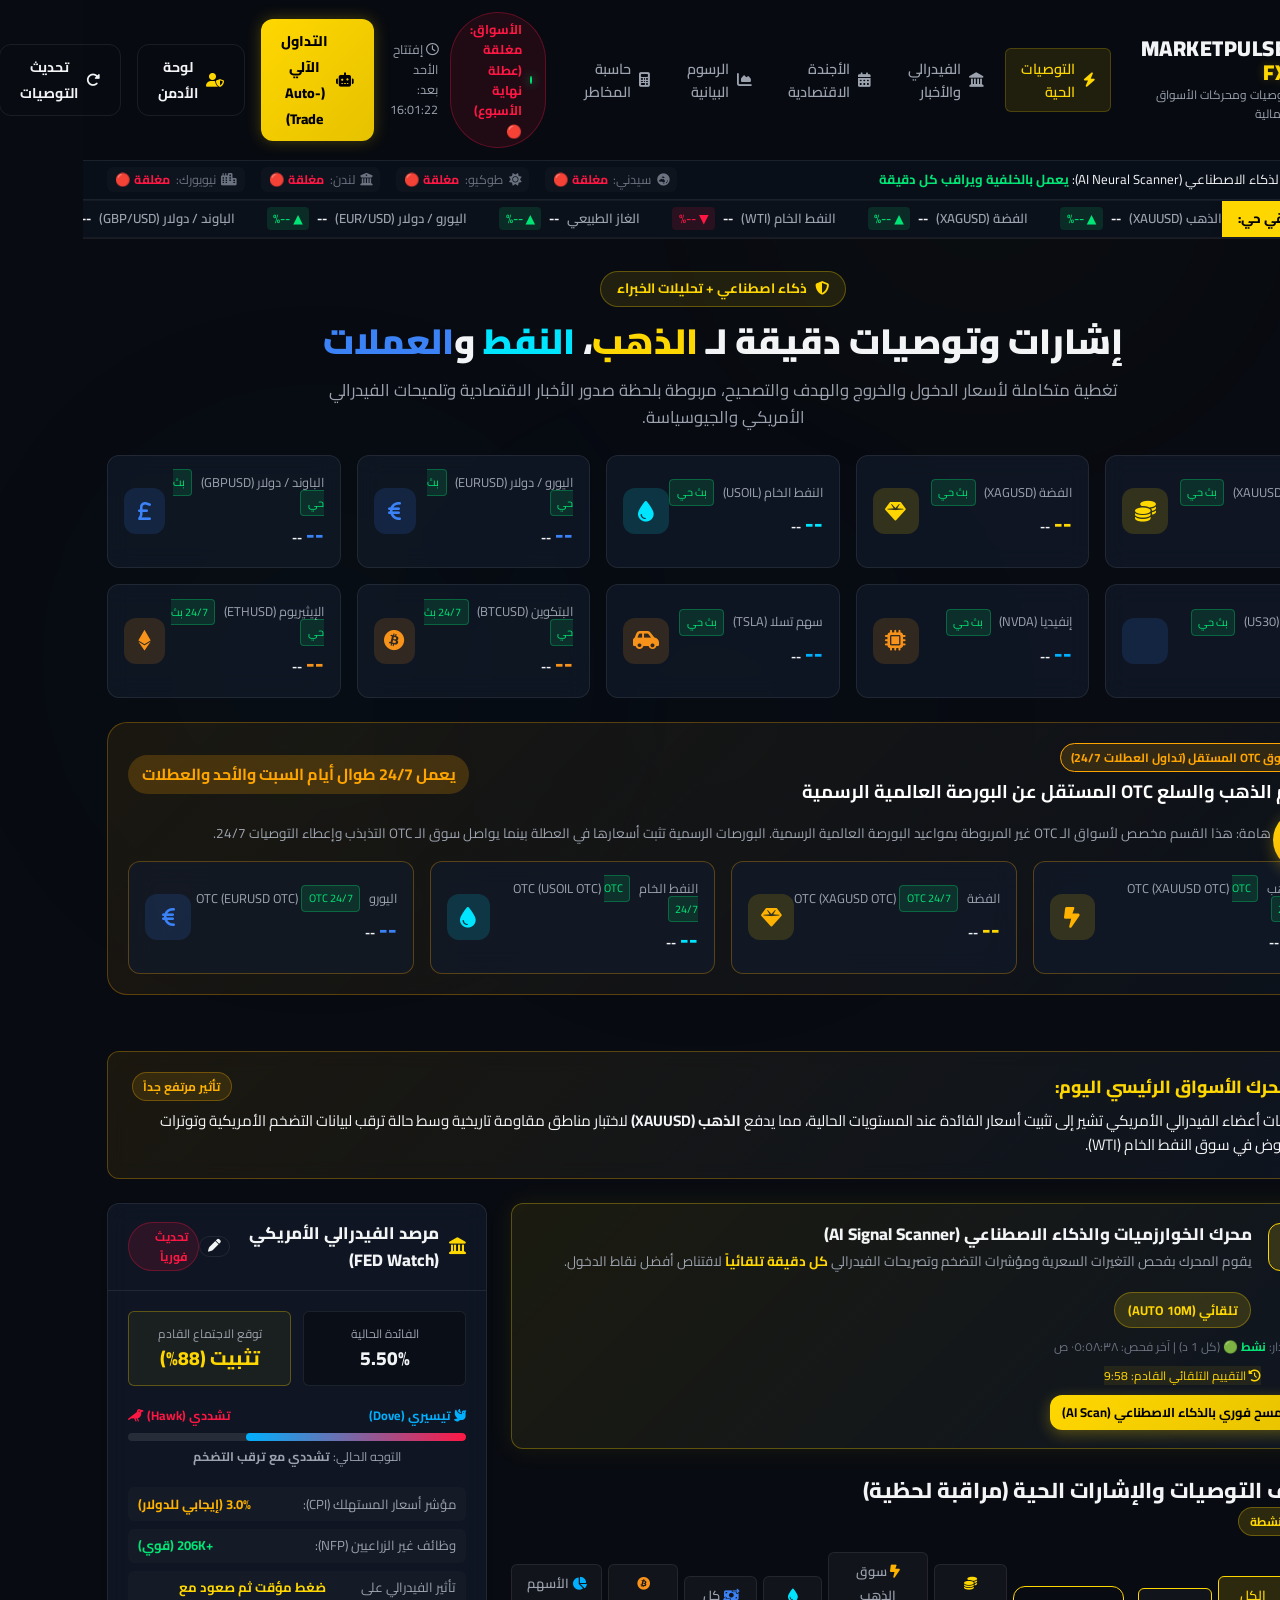
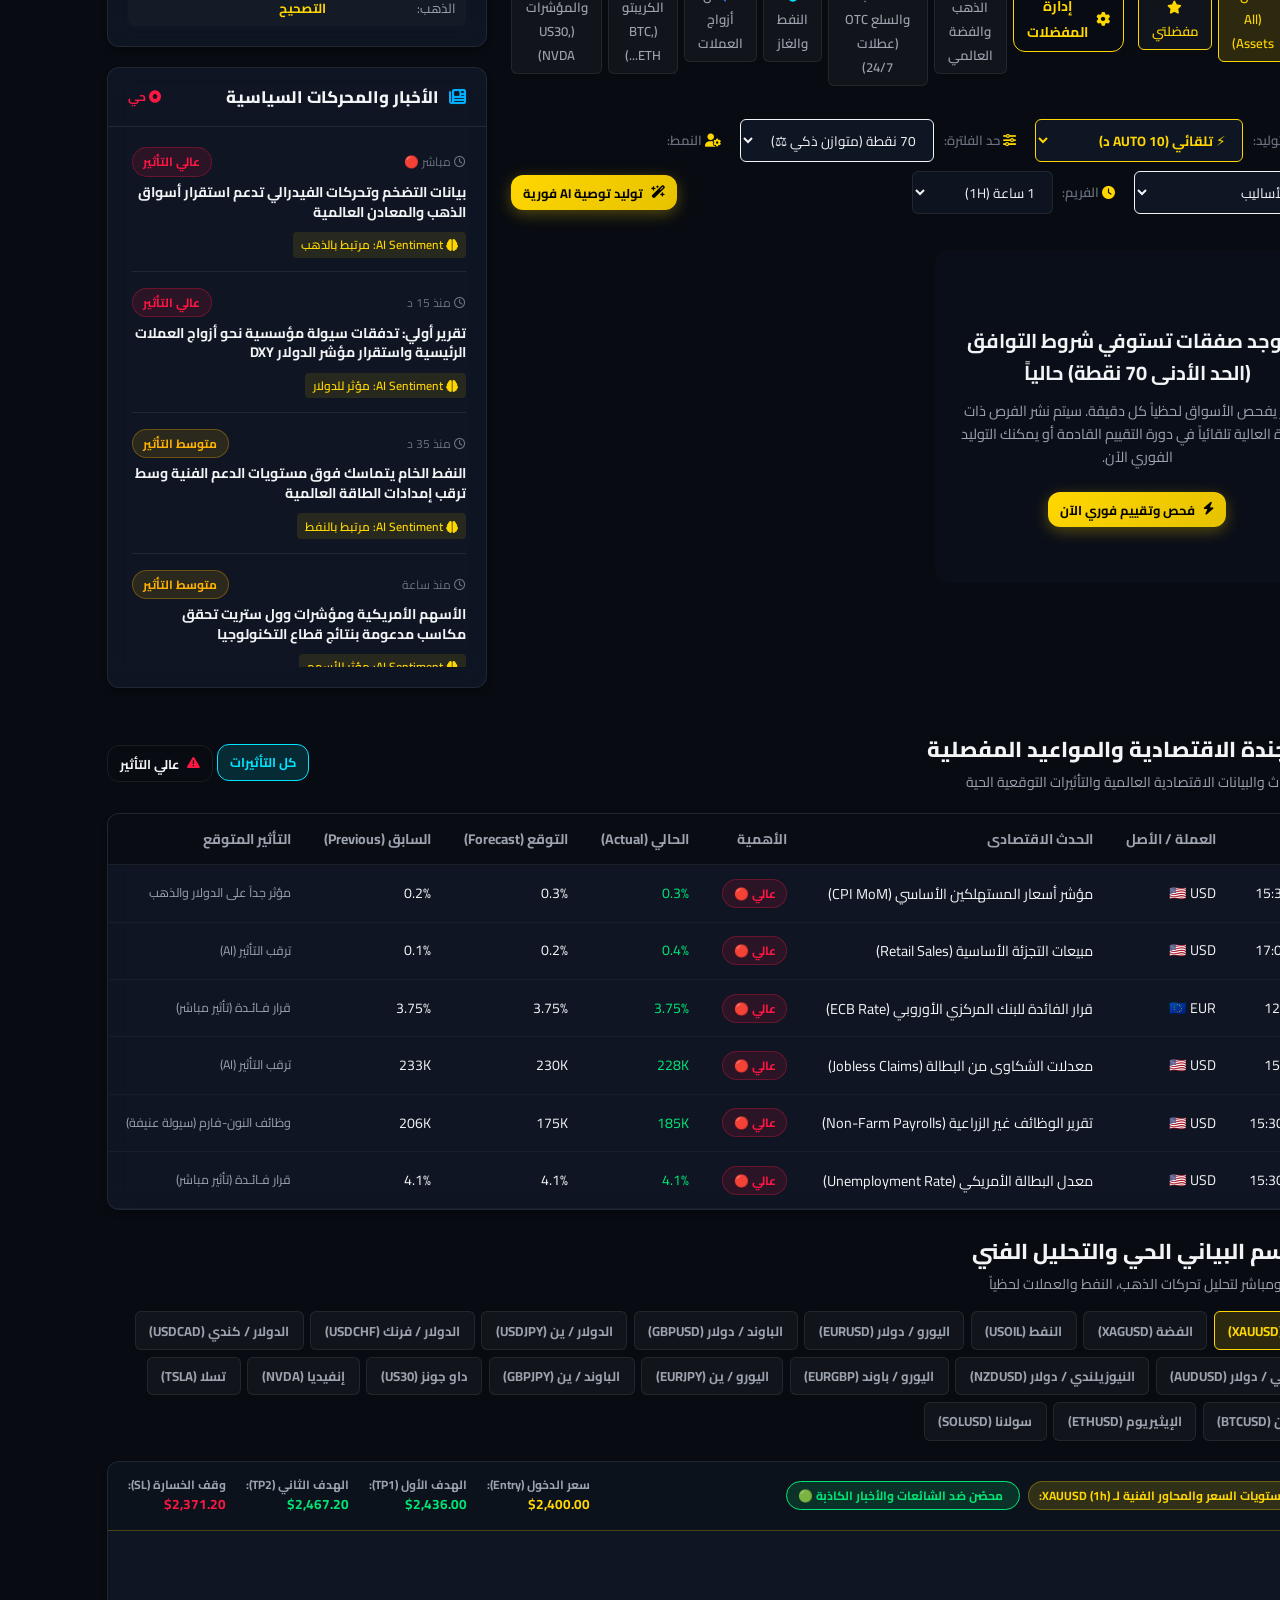
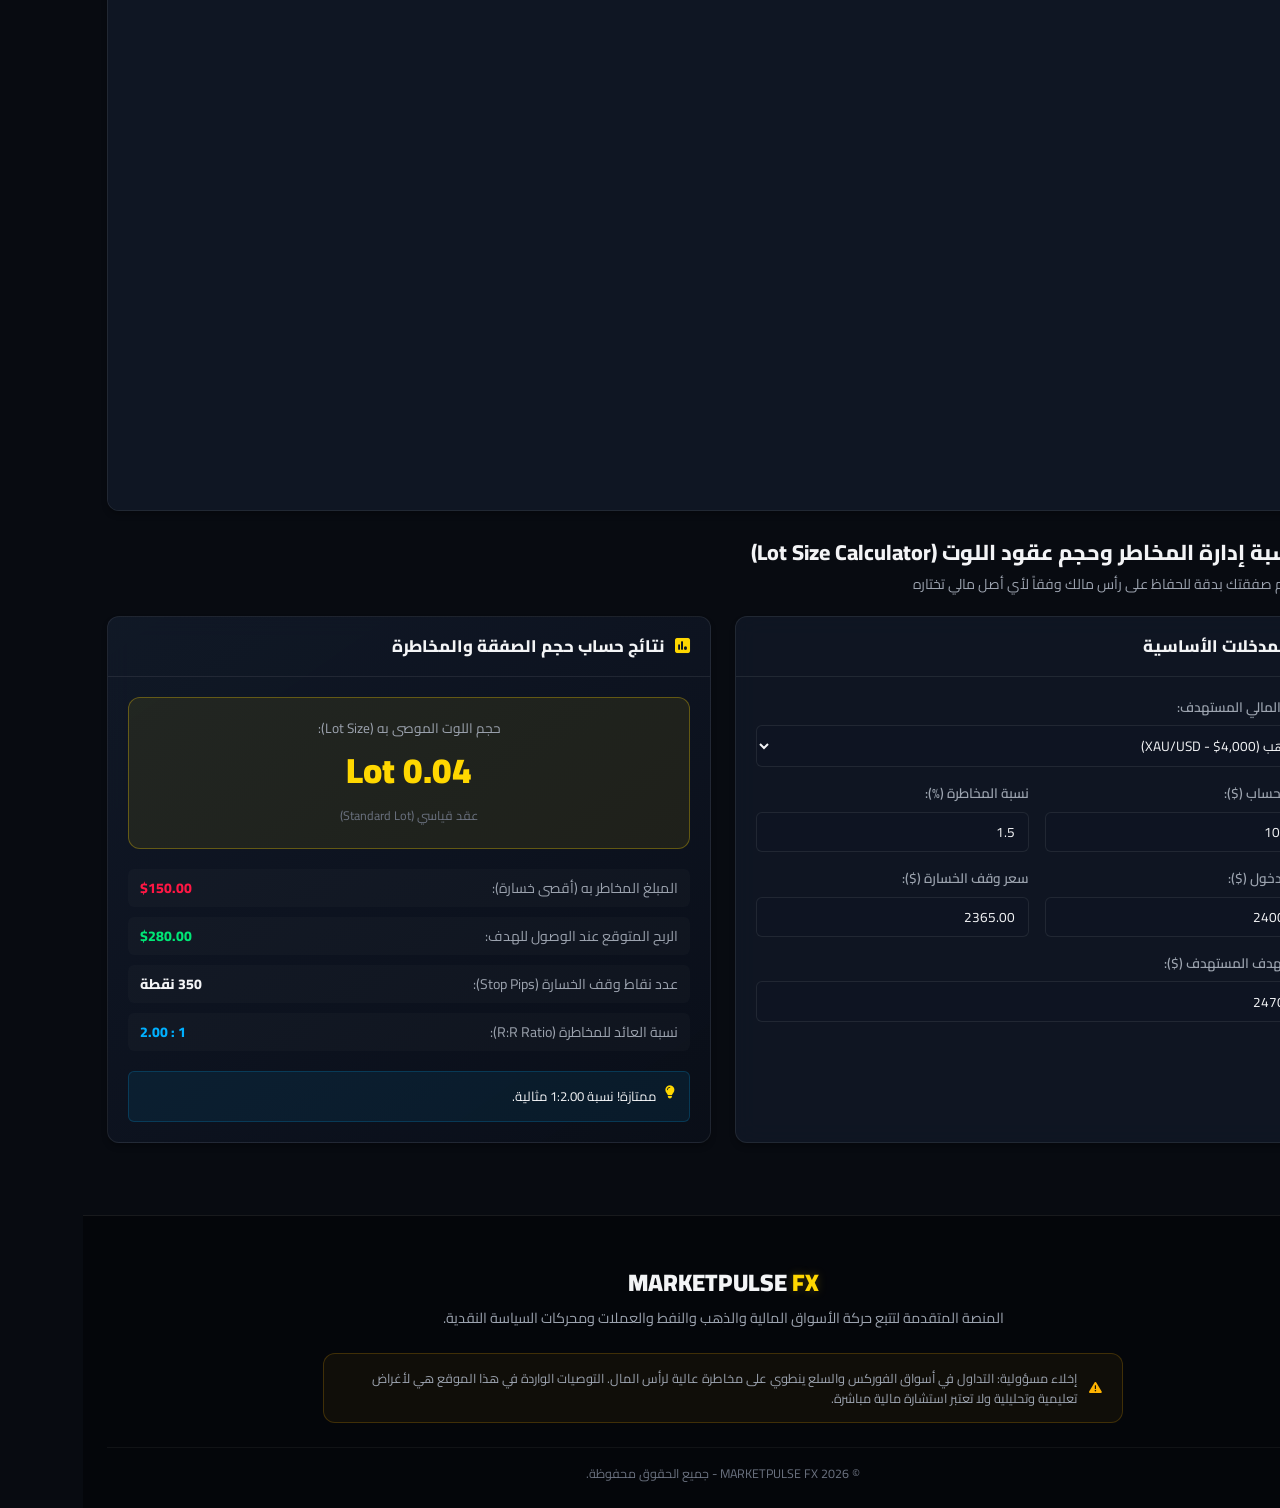
==== index.html @ 32dabed7 "Add selectable asset classes and markets filtering (Forex, Metals, Stocks, Crypto) to AutoTrade sett" ====
<!DOCTYPE html>
<html lang="ar" dir="rtl">

<head>
    <meta charset="UTF-8">
    <meta name="viewport" content="width=device-width, initial-scale=1.0">
    <title>ماركيت بلس FX | منصة تحليلات وتوصيات الذهب والنفط والعملات الفورية</title>
    <meta name="description"
        content="منصة متقدمة لتوصيات وإشارات تداول الذهب، النفط، والعملات الفورية، مربوطة بالتحليل الاقتصادي، قرارات الفيدرالي الأمريكي، وأخبار السياسة والأسواق المالية.">
    <link rel="icon" href="data:,">

    <!-- Google Fonts: Cairo & Readex Pro -->
    <link rel="preconnect" href="https://fonts.googleapis.com">
    <link rel="preconnect" href="https://fonts.gstatic.com" crossorigin>
    <link
        href="https://fonts.googleapis.com/css2?family=Cairo:wght@300;400;500;600;700;800;900&family=Readex+Pro:wght@300;400;500;600;700&display=swap"
        rel="stylesheet">

    <!-- FontAwesome 6 Icons -->
    <link rel="stylesheet" href="https://cdnjs.cloudflare.com/ajax/libs/font-awesome/6.5.1/css/all.min.css">

    <!-- Stylesheet -->
    <link rel="stylesheet" href="style.css?v=5">
    <!-- TradingView Core Script -->
    <script type="text/javascript" src="https://s3.tradingview.com/tv.js"></script>
</head>

<body>
    <!-- Background Animated Particles / Glows -->
    <div class="bg-glow bg-glow-1"></div>
    <div class="bg-glow bg-glow-2"></div>
    <div class="bg-glow bg-glow-3"></div>

    <!-- Header Navigation -->
    <header class="navbar">
        <div class="nav-container">
            <div class="brand">
                <div class="brand-logo">
                    <i class="fa-solid fa-chart-line"></i>
                </div>
                <div class="brand-text">
                    <h1>MARKETPULSE <span class="accent-gold">FX</span></h1>
                    <span class="brand-sub">توصيات ومحركات الأسواق المالية</span>
                </div>
            </div>

            <nav class="nav-links">
                <a href="#signals-section" class="nav-item active"><i class="fa-solid fa-bolt"></i> التوصيات الحية</a>
                <a href="#fed-section" class="nav-item"><i class="fa-solid fa-landmark"></i> الفيدرالي والأخبار</a>
                <a href="#calendar-section" class="nav-item"><i class="fa-solid fa-calendar-days"></i> الأجندة
                    الاقتصادية</a>
                <a href="#chart-section" class="nav-item"><i class="fa-solid fa-chart-area"></i> الرسوم البيانية</a>
                <a href="#calculator-section" class="nav-item"><i class="fa-solid fa-calculator"></i> حاسبة المخاطر</a>
            </nav>

            <div class="nav-actions">
                <div class="market-sessions-wrap" id="market-sessions-wrap">
                    <span class="session-badge active-session" id="current-session-badge">
                        <span class="pulse-dot"></span>
                        <span id="current-session-text">جلسة نيويورك & لندن: مفتوحة 🟢</span>
                    </span>
                    <span class="session-countdown" id="session-countdown"><i class="fa-regular fa-clock"></i> إغلاق
                        الجلسة: 04:22:15</span>
                </div>
                <button class="btn btn-gold" id="autotrade-panel-btn" style="box-shadow: 0 0 15px rgba(255,215,0,0.25); font-weight:800;">
                    <i class="fa-solid fa-robot fa-beat-fade"></i> <span id="autotrade-status-text">التداول الآلي (Auto-Trade)</span>
                </button>
                <button class="btn btn-outline" id="admin-panel-btn">
                    <i class="fa-solid fa-user-shield text-gold"></i> لوحة الأدمن
                </button>
                <button class="btn btn-outline" id="refresh-signals-btn">
                    <i class="fa-solid fa-rotate-right"></i> تحديث التوصيات
                </button>
            </div>
        </div>

        <!-- AI Engine & Sessions Status Strip -->
        <div class="ai-strip">
            <div class="ai-strip-container">
                <div class="ai-status-badge">
                    <i class="fa-solid fa-brain text-gold fa-beat"></i>
                    <span>محرك الذكاء الاصطناعي (AI Neural Scanner): <strong class="text-success">يعمل بالخلفية ويراقب
                            كل دقيقة</strong></span>
                </div>
                <div class="sessions-flags">
                    <span class="flag-item" id="flag-sydney"><i class="fa-solid fa-earth-oceania"></i> سيدني: <strong
                            class="text-muted">مغلقة</strong></span>
                    <span class="flag-item" id="flag-tokyo"><i class="fa-solid fa-sun"></i> طوكيو: <strong
                            class="text-muted">مغلقة</strong></span>
                    <span class="flag-item active" id="flag-london"><i class="fa-solid fa-building-columns"></i> لندن:
                        <strong class="text-success">مفتوحة 🟢</strong></span>
                    <span class="flag-item active" id="flag-ny"><i class="fa-solid fa-city"></i> نيويورك: <strong
                            class="text-success">مفتوحة 🟢</strong></span>
                </div>
            </div>
        </div>

        <!-- Live Price Ticker Strip -->
        <div class="ticker-wrapper">
            <div class="ticker-label"><i class="fa-solid fa-wave-square"></i> بث دقيقي حي:</div>
            <div class="ticker-track" id="ticker-track">
                <!-- Ticker items inserted via JS -->
            </div>
        </div>
    </header>

    <!-- Main Content Container -->
    <main class="main-layout">

        <!-- Hero Overview Section -->
        <section class="hero-section">
            <div class="hero-content">
                <div class="hero-tag"><i class="fa-solid fa-shield-halved"></i> ذكاء اصطناعي + تحليلات الخبراء</div>
                <h2 class="hero-title">إشارات وتوصيات دقيقة لـ <span class="highlight-gold">الذهب</span>، <span
                        class="highlight-oil">النفط</span> و<span class="highlight-forex">العملات</span></h2>
                <p class="hero-desc">تغطية متكاملة لأسعار الدخول والخروج والهدف والتصحيح، مربوطة بلحظة صدور الأخبار
                    الاقتصادية وتلميحات الفيدرالي الأمريكي والجيوسياسة.</p>
            </div>

            <!-- Quick Market Overview Stats Cards (Continuous Live Ticking) -->
            <div class="quick-stats-grid" id="quick-stats-grid">
                <div class="stat-card">
                    <div class="stat-info">
                        <span class="title">الذهب (XAUUSD) <span class="badge-live-mini"><span class="pulse-dot"></span>
                                بث حي</span></span>
                        <span class="price text-gold" id="stat-price-XAUUSD">--</span>
                        <span class="change text-muted" id="stat-change-XAUUSD">--</span>
                    </div>
                    <div class="stat-icon gold-bg"><i class="fa-solid fa-coins"></i></div>
                </div>

                <div class="stat-card">
                    <div class="stat-info">
                        <span class="title">الفضة (XAGUSD) <span class="badge-live-mini"><span class="pulse-dot"></span>
                                بث حي</span></span>
                        <span class="price text-gold" id="stat-price-XAGUSD">--</span>
                        <span class="change text-muted" id="stat-change-XAGUSD">--</span>
                    </div>
                    <div class="stat-icon gold-bg"><i class="fa-solid fa-gem"></i></div>
                </div>

                <div class="stat-card">
                    <div class="stat-info">
                        <span class="title">النفط الخام (USOIL) <span class="badge-live-mini"><span
                                    class="pulse-dot"></span> بث حي</span></span>
                        <span class="price text-oil" id="stat-price-USOIL">--</span>
                        <span class="change text-muted" id="stat-change-USOIL">--</span>
                    </div>
                    <div class="stat-icon oil-bg">
                        <div class="fa-solid fa-droplet"></div>
                    </div>
                </div>

                <div class="stat-card">
                    <div class="stat-info">
                        <span class="title">اليورو / دولار (EURUSD) <span class="badge-live-mini"><span
                                    class="pulse-dot"></span> بث حي</span></span>
                        <span class="price text-forex" id="stat-price-EURUSD">--</span>
                        <span class="change text-muted" id="stat-change-EURUSD">--</span>
                    </div>
                    <div class="stat-icon forex-bg"><i class="fa-solid fa-euro-sign"></i></div>
                </div>

                <div class="stat-card">
                    <div class="stat-info">
                        <span class="title">الباوند / دولار (GBPUSD) <span class="badge-live-mini"><span
                                    class="pulse-dot"></span> بث حي</span></span>
                        <span class="price text-forex" id="stat-price-GBPUSD">--</span>
                        <span class="change text-muted" id="stat-change-GBPUSD">--</span>
                    </div>
                    <div class="stat-icon forex-bg"><i class="fa-solid fa-sterling-sign"></i></div>
                </div>

                <div class="stat-card">
                    <div class="stat-info">
                        <span class="title">داو جونز (US30) <span class="badge-live-mini"><span
                                    class="pulse-dot"></span> بث حي</span></span>
                        <span class="price text-info" id="stat-price-US30">--</span>
                        <span class="change text-muted" id="stat-change-US30">--</span>
                    </div>
                    <div class="stat-icon forex-bg"><i class="fa-solid fa-chart-line-up"></i></div>
                </div>

                <div class="stat-card">
                    <div class="stat-info">
                        <span class="title">إنفيديا (NVDA) <span class="badge-live-mini"><span class="pulse-dot"></span>
                                بث حي</span></span>
                        <span class="price text-info" id="stat-price-NVDA">--</span>
                        <span class="change text-muted" id="stat-change-NVDA">--</span>
                    </div>
                    <div class="stat-icon btc-bg"><i class="fa-solid fa-microchip"></i></div>
                </div>

                <div class="stat-card">
                    <div class="stat-info">
                        <span class="title">سهم تسلا (TSLA) <span class="badge-live-mini"><span
                                    class="pulse-dot"></span> بث حي</span></span>
                        <span class="price text-info" id="stat-price-TSLA">--</span>
                        <span class="change text-muted" id="stat-change-TSLA">--</span>
                    </div>
                    <div class="stat-icon btc-bg"><i class="fa-solid fa-car-side"></i></div>
                </div>

                <div class="stat-card">
                    <div class="stat-info">
                        <span class="title">البتكوين (BTCUSD) <span class="badge-live-mini"><span
                                    class="pulse-dot"></span> 24/7 بث حي</span></span>
                        <span class="price text-crypto" id="stat-price-BTCUSD">--</span>
                        <span class="change text-muted" id="stat-change-BTCUSD">--</span>
                    </div>
                    <div class="stat-icon btc-bg"><i class="fa-brands fa-bitcoin"></i></div>
                </div>

                <div class="stat-card">
                    <div class="stat-info">
                        <span class="title">الإيثيريوم (ETHUSD) <span class="badge-live-mini"><span
                                    class="pulse-dot"></span> 24/7 بث حي</span></span>
                        <span class="price text-crypto" id="stat-price-ETHUSD">--</span>
                        <span class="change text-muted" id="stat-change-ETHUSD">--</span>
                    </div>
                    <div class="stat-icon btc-bg"><i class="fa-brands fa-ethereum"></i></div>
                </div>
            </div>
            <!-- Standalone Dedicated OTC Market Section (24/7 Weekend Trading) -->
            <section class="otc-market-banner" id="otc-market-section"
                style="background: linear-gradient(135deg, rgba(255,165,0,0.08), rgba(12,18,28,0.95)); border: 1px solid rgba(255,165,0,0.3); border-radius: var(--radius-lg); padding: 1.25rem; margin-bottom: 2rem;">
                <div
                    style="display:flex; align-items:center; justify-content:space-between; flex-wrap:wrap; gap:1rem; margin-bottom:1rem;">
                    <div>
                        <span class="badge badge-warning"
                            style="background:rgba(255,165,0,0.15); color:#ffa500; border:1px solid #ffa500;">
                            <i class="fa-solid fa-bolt-lightning"></i> سوق OTC المستقل (تداول العطلات 24/7)
                        </span>
                        <h3 style="font-size:1.15rem; margin-top:0.35rem; color:#fff;">قسم الذهب والسلع OTC المستقل عن
                            البورصة العالمية الرسمية</h3>
                    </div>
                    <span class="badge-mini-glow"
                        style="background:rgba(255,165,0,0.2); color:#ffa500; padding:0.4rem 0.85rem; border-radius:50px; font-weight:700;">
                        <span class="pulse-dot" style="background:#ffa500;"></span> يعمل 24/7 طوال أيام السبت والأحد
                        والعطلات
                    </span>
                </div>
                <p style="font-size:0.85rem; color:var(--text-secondary); margin-bottom:1rem;">
                    ملاحظة هامة: هذا القسم مخصص لأسواق الـ OTC غير المربوطة بمواعيد البورصة العالمية الرسمية. البورصات
                    الرسمية تثبت أسعارها في العطلة بينما يواصل سوق الـ OTC التذبذب وإعطاء التوصيات 24/7.
                </p>

                <div class="quick-stats-grid">
                    <div class="stat-card" style="border-color: rgba(255,165,0,0.3);">
                        <div class="stat-info">
                            <span class="title">الذهب OTC (XAUUSD OTC) <span class="badge-live-mini"><span
                                        class="pulse-dot"></span> OTC 24/7</span></span>
                            <span class="price text-gold" id="stat-price-XAUUSD_OTC">--</span>
                            <span class="change text-muted" id="stat-change-XAUUSD_OTC">--</span>
                        </div>
                        <div class="stat-icon gold-bg"><i class="fa-solid fa-bolt-lightning text-warning"></i></div>
                    </div>

                    <div class="stat-card" style="border-color: rgba(255,165,0,0.3);">
                        <div class="stat-info">
                            <span class="title">الفضة OTC (XAGUSD OTC) <span class="badge-live-mini"><span
                                        class="pulse-dot"></span> OTC 24/7</span></span>
                            <span class="price text-gold" id="stat-price-XAGUSD_OTC">--</span>
                            <span class="change text-muted" id="stat-change-XAGUSD_OTC">--</span>
                        </div>
                        <div class="stat-icon gold-bg"><i class="fa-solid fa-gem text-warning"></i></div>
                    </div>

                    <div class="stat-card" style="border-color: rgba(255,165,0,0.3);">
                        <div class="stat-info">
                            <span class="title">النفط الخام OTC (USOIL OTC) <span class="badge-live-mini"><span
                                        class="pulse-dot"></span> OTC 24/7</span></span>
                            <span class="price text-oil" id="stat-price-USOIL_OTC">--</span>
                            <span class="change text-muted" id="stat-change-USOIL_OTC">--</span>
                        </div>
                        <div class="stat-icon oil-bg"><i class="fa-solid fa-droplet text-oil"></i></div>
                    </div>

                    <div class="stat-card" style="border-color: rgba(255,165,0,0.3);">
                        <div class="stat-info">
                            <span class="title">اليورو OTC (EURUSD OTC) <span class="badge-live-mini"><span
                                        class="pulse-dot"></span> OTC 24/7</span></span>
                            <span class="price text-forex" id="stat-price-EURUSD_OTC">--</span>
                            <span class="change text-muted" id="stat-change-EURUSD_OTC">--</span>
                        </div>
                        <div class="stat-icon forex-bg"><i class="fa-solid fa-euro-sign text-forex"></i></div>
                    </div>
                </div>
            </section>

            <!-- Market Movers Summary / Why is market moving -->
            <section class="market-mover-banner" id="market-mover-banner">
                <div class="mover-header">
                    <div class="mover-title">
                        <i class="fa-solid fa-fire-flame-curved icon-fire"></i>
                        <span>محرك الأسواق الرئيسي اليوم:</span>
                    </div>
                    <span class="badge badge-warning" id="mover-impact-tag">تأثير مرتفع جداً</span>
                </div>
                <p class="mover-body" id="mover-body">
                    تصريحات أعضاء الفيدرالي الأمريكي تشير إلى تثبيت أسعار الفائدة عند المستويات الحالية، مما يدفع
                    <strong>الذهب (XAUUSD)</strong> لاختبار مناطق مقاومة تاريخية وسط حالة ترقب لبيانات التضخم الأمريكية
                    وتوترات المعروض في سوق النفط الخام (WTI).
                </p>
            </section>

            <!-- Main Workspace Grid (Signals + Sidebar News & Fed) -->
            <div class="workspace-grid">

                <!-- Left Main Column: Live Signals & Controls -->
                <div class="workspace-main" id="signals-section">

                    <!-- AI Deep Scanner Action Banner -->
                    <div class="ai-scanner-card">
                        <div class="scanner-info">
                            <div class="scanner-icon">
                                <i class="fa-solid fa-microchip text-gold fa-beat"></i>
                            </div>
                            <div class="scanner-text">
                                <h4>محرك الخوارزميات والذكاء الاصطناعي (AI Signal Scanner)</h4>
                                <p>يقوم المحرك بفحص التغيرات السعرية ومؤشرات التضخم وتصريحات الفيدرالي <strong
                                        class="text-gold">كل دقيقة تلقائياً</strong> لاقتناص أفضل نقاط الدخول.</p>
                            </div>
                        </div>
                        <div class="scanner-actions" style="display:flex; gap:0.6rem; align-items:center; flex-wrap:wrap;">
                            <span class="badge badge-gold" id="scanner-mode-badge" style="font-size:0.8rem; padding:0.4rem 0.8rem;">تلقائي (AUTO 10M)</span>
                            <span class="scan-time-tag" id="last-scan-time"><i class="fa-solid fa-satellite-dish text-success fa-beat-fade"></i> الرادار: <strong class="text-success">نشط 🟢</strong> (كل 1 د)</span>
                            <span class="scan-time-tag" id="next-eval-time" style="background:rgba(255,215,0,0.08); border-color:var(--gold); color:var(--gold);"><i class="fa-solid fa-clock-rotate-left"></i> التقييم القادم: 10:00</span>
                            <button class="btn btn-gold btn-sm" id="trigger-ai-scan-btn">
                                <i class="fa-solid fa-bolt"></i> فحص وتقييم فوري
                            </button>
                        </div>
                    </div>

                    <div class="section-header">
                        <div class="section-title-wrap">
                            <h3><i class="fa-solid fa-bolt text-gold"></i> غرف التوصيات والإشارات الحية (مراقبة لحظية)
                            </h3>
                            <span class="badge badge-gold" id="active-signals-count">0 صفقة نشطة</span>
                        </div>

                        <!-- Category & Timeframe & Trader Style Filters -->
                        <div class="filters-bar">
                            <div class="filter-group">
                                <span class="filter-label"><i class="fa-solid fa-layer-group"></i> التصنيف
                                    الشامل:</span>
                                <button class="filter-btn active" data-asset="all">الكل (All Assets)</button>
                                <button class="filter-btn" data-asset="favorites" style="border-color:var(--gold); color:var(--gold);"><i class="fa-solid fa-star text-gold"></i> مفضلتي</button>
                                <button class="btn btn-outline" id="manage-fav-btn" style="padding:0.4rem 0.8rem; border-color:var(--gold); color:var(--gold); margin-right:0.5rem;"><i class="fa-solid fa-gear"></i> إدارة المفضلات</button>
                                <button class="filter-btn" data-asset="gold"><i class="fa-solid fa-coins text-gold"></i>
                                    الذهب والفضة العالمي</button>
                                <button class="filter-btn" data-asset="otc"><i
                                        class="fa-solid fa-bolt-lightning text-warning"></i> سوق الذهب والسلع OTC (عطلات
                                    24/7)</button>
                                <button class="filter-btn" data-asset="oil"><i class="fa-solid fa-droplet text-oil"></i>
                                    النفط والغاز</button>
                                <button class="filter-btn" data-asset="forex"><i
                                        class="fa-solid fa-money-bill-transfer text-forex"></i> كل أزواج
                                    العملات</button>
                                <button class="filter-btn" data-asset="crypto"><i class="fa-brands fa-bitcoin text-crypto"></i> الكريبتو (BTC, ETH...)</button>
                                <button class="filter-btn" data-asset="stocks"><i
                                        class="fa-solid fa-chart-pie text-info"></i> الأسهم والمؤشرات (US30,
                                    NVDA)</button>
                            </div>

                            <div class="filter-group" style="margin-top:0.6rem; display:flex; flex-wrap:wrap; gap:0.6rem; align-items:center;">
                                <span class="filter-label"><i class="fa-solid fa-robot text-gold"></i> نظام التوليد:</span>
                                <select class="custom-select" id="signal-mode-select"
                                    style="min-width:180px; background:var(--bg-dark-secondary); color:var(--gold); border-color:var(--gold); font-weight:bold;">
                                    <option value="auto" selected>⚡ تلقائي (AUTO 10 د)</option>
                                    <option value="manual">✋ يدوي (MANUAL بالطلب)</option>
                                </select>

                                <span class="filter-label" style="margin-right:0.6rem;"><i class="fa-solid fa-sliders text-gold"></i> حد الفلترة:</span>
                                <select class="custom-select" id="min-score-select"
                                    style="min-width:160px; background:var(--bg-dark-secondary); color:var(--text-primary); border-color:var(--border-color);">
                                    <option value="65">65 نقطة (فرص متزايدة)</option>
                                    <option value="68">68 نقطة (متوازن مرن)</option>
                                    <option value="70" selected>70 نقطة (متوازن ذكي ⚖️)</option>
                                    <option value="72">72 نقطة (عالي الجودة)</option>
                                    <option value="75">75 نقطة (نخبوي قناص)</option>
                                </select>

                                <span class="filter-label" style="margin-right:0.6rem;"><i class="fa-solid fa-user-gear text-gold"></i> النمط:</span>
                                <select class="custom-select" id="trader-type-select"
                                    style="min-width:170px; background:var(--bg-dark-secondary); color:var(--text-primary); border-color:var(--border-color);">
                                    <option value="all" selected>جميع الأساليب</option>
                                    <option value="daytrade">⚡ تداول يومي (Daytrade)</option>
                                    <option value="scalping">🚀 سكالبينج (Scalping 15M)</option>
                                    <option value="swing">📈 سوينغ (Swing Daily)</option>
                                    <option value="hedger">🛡️ تحوط (Macro Hedger)</option>
                                </select>
                                
                                <span class="filter-label" style="margin-right:0.6rem;"><i class="fa-solid fa-clock text-gold"></i> الفريم:</span>
                                <select class="custom-select" id="timeframe-select" style="min-width:140px;">
                                    <option value="15m">15 دقيقة (15M)</option>
                                    <option value="30m">30 دقيقة (30M)</option>
                                    <option value="1H" selected>1 ساعة (1H)</option>
                                    <option value="4H">4 ساعات (4H)</option>
                                    <option value="1D">يومي (1D)</option>
                                </select>

                                <button class="btn btn-gold btn-sm" id="generate-ai-signal-btn" style="margin-right:auto;">
                                    <i class="fa-solid fa-wand-magic-sparkles"></i> توليد توصيات فورية الآن
                                </button>
                            </div>
                        </div>
                    </div>

                    <!-- Signals Cards Grid -->
                    <div class="signals-grid" id="signals-grid">
                        <!-- Signals populated by JS -->
                    </div>
                </div>

                <!-- Right Sidebar: Fed Monitor & AI News Impact Feed -->
                <aside class="workspace-sidebar" id="fed-section">

                    <!-- Federal Reserve Watch Widget -->
                    <div class="card sidebar-card fed-card">
                        <div class="card-header">
                            <h4><i class="fa-solid fa-landmark text-gold"></i> مرصد الفيدرالي الأمريكي (FED Watch)</h4> <button id="fed-edit-btn" class="btn btn-outline" style="padding:0.2rem 0.5rem; font-size:0.8rem; margin-right:auto;"><i class="fa-solid fa-pen"></i></button>
                            <span class="badge badge-live">تحديث فورياً</span>
                        </div>
                        <div class="card-body">
                            <div class="fed-rate-display">
                                <div class="rate-box">
                                    <span class="rate-label">الفائدة الحالية</span>
                                    <span class="rate-val" id="fed-rate-val">5.50%</span>
                                </div>
                                <div class="rate-box highlight">
                                    <span class="rate-label">توقع الاجتماع القادم</span>
                                    <span class="rate-val text-gold" id="fed-exp-val">تثبيت (88%)</span>
                                </div>
                            </div>

                            <div class="fed-bias-meter">
                                <div class="meter-labels">
                                    <span class="label-dove"><i class="fa-solid fa-dove"></i> تيسيري (Dove)</span>
                                    <span class="label-hawk">تشددي (Hawk) <i class="fa-solid fa-crow"></i></span>
                                </div>
                                <div class="meter-bar-track">
                                    <div class="meter-bar-fill" style="width: 65%;"></div>
                                </div>
                                <div class="meter-status">التوجه الحالي: <strong>تشددي مع ترقب التضخم</strong></div>
                            </div>

                            <div class="fed-stats-list">
                                <div class="fed-stat-item">
                                    <span class="stat-name">مؤشر أسعار المستهلك (CPI):</span>
                                    <span class="stat-value text-warning" id="fed-cpi-val">3.0% (إيجابي للدولار)</span>
                                </div>
                                <div class="fed-stat-item">
                                    <span class="stat-name">وظائف غير الزراعيين (NFP):</span>
                                    <span class="stat-value text-success" id="fed-nfp-val">+206K (قوي)</span>
                                </div>
                                <div class="fed-stat-item">
                                    <span class="stat-name">تأثير الفيدرالي على الذهب:</span>
                                    <span class="stat-value text-gold">ضغط مؤقت ثم صعود مع التصحيح</span>
                                </div>
                            </div>
                        </div>
                    </div>

                    <!-- Geopolitical & Economic News Impact Feed -->
                    <div class="card sidebar-card news-card">
                        <div class="card-header">
                            <h4><i class="fa-solid fa-newspaper text-info"></i> الأخبار والمحركات السياسية</h4>
                            <span class="news-live-tag"><i class="fa-solid fa-circle-dot"></i> حي</span>
                        </div>
                        <div class="card-body">
                            <div class="news-list" id="news-list">
                                <!-- News Cards populated by JS -->
                            </div>
                        </div>
                    </div>

                </aside>
            </div>

            <!-- Economic Calendar Section -->
            <section class="section-block" id="calendar-section">
                <div class="section-header">
                    <div class="section-title-wrap">
                        <h3><i class="fa-solid fa-calendar-days text-info"></i> الأجندة الاقتصادية والمواعيد المفصلية
                        </h3>
                        <p class="section-subtitle">أهم الأحداث والبيانات الاقتصادية العالمية والتأثيرات التوقعية الحية
                        </p>
                    </div>
                    <div class="calendar-actions">
                        <button class="btn btn-sm btn-outline active" data-impact="all">كل التأثيرات</button>
                        <button class="btn btn-sm btn-outline" data-impact="high"><i
                                class="fa-solid fa-triangle-exclamation text-danger"></i> عالي التأثير</button>
                    </div>
                </div>

                <div class="card calendar-card">
                    <div class="table-responsive">
                        <table class="custom-table" id="calendar-table">
                            <thead>
                                <tr>
                                    <th>الوقت</th>
                                    <th>العملة / الأصل</th>
                                    <th>الحدث الاقتصادى</th>
                                    <th>الأهمية</th>
                                    <th>الحالي (Actual)</th>
                                    <th>التوقع (Forecast)</th>
                                    <th>السابق (Previous)</th>
                                    <th>التأثير المتوقع</th>
                                </tr>
                            </thead>
                            <tbody id="calendar-tbody">
                                <!-- Calendar rows loaded via JS -->
                            </tbody>
                        </table>
                    </div>
                </div>
            </section>

            <!-- Live TradingView Chart & Technical Analysis -->
            <section class="section-block" id="chart-section">
                <div class="section-header">
                    <div class="section-title-wrap">
                        <h3><i class="fa-solid fa-chart-area text-gold"></i> الرسم البياني الحي والتحليل الفني</h3>
                        <p class="section-subtitle">شارت حي ومباشر لتحليل تحركات الذهب، النفط والعملات لحظياً</p>
                    </div>

                    <div class="chart-switcher-btns" id="chart-switcher">
                        <button class="chart-btn active" data-symbol="OANDA:XAUUSD">الذهب (XAUUSD)</button>
                        <button class="chart-btn" data-symbol="TVC:SILVER">الفضة (XAGUSD)</button>
                        <button class="chart-btn" data-symbol="TVC:USOIL">النفط (USOIL)</button>
                        <button class="chart-btn" data-symbol="FX:EURUSD">اليورو / دولار (EURUSD)</button>
                        <button class="chart-btn" data-symbol="FX:GBPUSD">الباوند / دولار (GBPUSD)</button>
                        <button class="chart-btn" data-symbol="FX:USDJPY">الدولار / ين (USDJPY)</button>
                        <button class="chart-btn" data-symbol="FX:USDCHF">الدولار / فرنك (USDCHF)</button>
                        <button class="chart-btn" data-symbol="FX:USDCAD">الدولار / كندي (USDCAD)</button>
                        <button class="chart-btn" data-symbol="FX:AUDUSD">الأسترالي / دولار (AUDUSD)</button>
                        <button class="chart-btn" data-symbol="FX:NZDUSD">النيوزيلندي / دولار (NZDUSD)</button>
                        <button class="chart-btn" data-symbol="FX:EURGBP">اليورو / باوند (EURGBP)</button>
                        <button class="chart-btn" data-symbol="FX:EURJPY">اليورو / ين (EURJPY)</button>
                        <button class="chart-btn" data-symbol="FX:GBPJPY">الباوند / ين (GBPJPY)</button>
                        <button class="chart-btn" data-symbol="CAPITALCOM:US30">داو جونز (US30)</button>
                        <button class="chart-btn" data-symbol="NASDAQ:NVDA">إنفيديا (NVDA)</button>
                        <button class="chart-btn" data-symbol="NASDAQ:TSLA">تسلا (TSLA)</button>
                        <button class="chart-btn" data-symbol="BINANCE:BTCUSDT">البتكوين (BTCUSD)</button>
                        <button class="chart-btn" data-symbol="BINANCE:ETHUSDT">الإيثيريوم (ETHUSD)</button>
                        <button class="chart-btn" data-symbol="BINANCE:SOLUSDT">سولانا (SOLUSD)</button>
                    </div>
                </div>

                <div class="card chart-container-card">
                    <!-- Visual Interactive Chart Signal Levels & Anti-Fake-News Bar -->
                    <div class="chart-levels-overlay" id="chart-levels-overlay"
                        style="background: rgba(12,18,28,0.95); border-bottom: 1px solid rgba(255,215,0,0.25); padding: 0.85rem 1.25rem; display: flex; align-items: center; justify-content: space-between; flex-wrap: wrap; gap: 0.75rem;">
                        <div style="display:flex; align-items:center; gap:0.5rem;">
                            <span class="badge badge-gold" id="chart-overlay-asset-tag"><i
                                    class="fa-solid fa-crosshairs"></i> مستويات الذهب (XAUUSD) الحية:</span>
                            <span class="badge badge-mini-glow" id="fake-news-verify-badge"
                                style="background:rgba(0,230,118,0.15); color:var(--success); border:1px solid var(--success); font-size:0.75rem;">
                                <i class="fa-solid fa-shield-check"></i> محصّن ضد الشائعات والأخبار الكاذبة 🟢
                            </span>
                        </div>

                        <div
                            style="display:flex; align-items:center; flex-wrap:wrap; gap:1.25rem; font-size:0.85rem; font-weight:700;">
                            <div style="color:var(--gold);">
                                <span style="color:var(--text-secondary); font-size:0.75rem; display:block;">سعر الدخول
                                    (Entry):</span>
                                <span id="chart-level-entry">$4,000.00</span>
                            </div>
                            <div style="color:var(--success);">
                                <span style="color:var(--text-secondary); font-size:0.75rem; display:block;">الهدف الأول
                                    (TP1):</span>
                                <span id="chart-level-tp1">$4,035.00</span>
                            </div>
                            <div style="color:var(--success);">
                                <span style="color:var(--text-secondary); font-size:0.75rem; display:block;">الهدف
                                    الثاني (TP2):</span>
                                <span id="chart-level-tp2">$4,070.00</span>
                            </div>
                            <div style="color:var(--danger);">
                                <span style="color:var(--text-secondary); font-size:0.75rem; display:block;">وقف الخسارة
                                    (SL):</span>
                                <span id="chart-level-sl">$3,970.00</span>
                            </div>
                        </div>
                    </div>

                    <!-- TradingView Embed Container -->
                    <div id="tradingview_widget_container" class="tradingview-container"></div>
                </div>
            </section>

            <!-- Position Calculator & Risk Management -->
            <section class="section-block" id="calculator-section">
                <div class="section-header">
                    <div class="section-title-wrap">
                        <h3><i class="fa-solid fa-calculator text-success"></i> حاسبة إدارة المخاطر وحجم عقود اللوت (Lot
                            Size Calculator)</h3>
                        <p class="section-subtitle">احسب حجم صفقتك بدقة للحفاظ على رأس مالك وفقاً لأي أصل مالي تختاره
                        </p>
                    </div>
                </div>

                <div class="calculator-grid">
                    <!-- Calculator Inputs Form -->
                    <div class="card calc-form-card">
                        <div class="card-header">
                            <h4><i class="fa-solid fa-sliders"></i> المدخلات الأساسية</h4>
                        </div>
                        <div class="card-body">
                            <div class="form-group">
                                <label for="calc-asset">الأصل المالي المستهدف:</label>
                                <select id="calc-asset" class="custom-input">
                                    <option value="gold" selected>الذهب (XAU/USD - $4,000)</option>
                                    <option value="silver">الفضة (XAG/USD - $38.50)</option>
                                    <option value="oil">النفط الخام (WTI Crude)</option>
                                    <option value="forex">أزواج العملات (EURUSD, GBPUSD...)</option>
                                    <option value="stocks">الأسهم والمؤشرات (US30, NVDA, AAPL)</option>
                                    <option value="crypto">العملات الرقمية (BTC, ETH, SOL)</option>
                                </select>
                            </div>

                            <div class="form-row">
                                <div class="form-group">
                                    <label for="calc-balance">رصيد الحساب ($):</label>
                                    <input type="number" id="calc-balance" class="custom-input" value="10000"
                                        step="100">
                                </div>
                                <div class="form-group">
                                    <label for="calc-risk">نسبة المخاطرة (%):</label>
                                    <input type="number" id="calc-risk" class="custom-input" value="1.5" step="0.1"
                                        min="0.1" max="10">
                                </div>
                            </div>

                            <div class="form-row">
                                <div class="form-group">
                                    <label for="calc-entry">سعر الدخول ($):</label>
                                    <input type="number" id="calc-entry" class="custom-input" value="4015.50"
                                        step="0.1">
                                </div>
                                <div class="form-group">
                                    <label for="calc-stop">سعر وقف الخسارة ($):</label>
                                    <input type="number" id="calc-stop" class="custom-input" value="3985.50" step="0.1">
                                </div>
                            </div>

                            <div class="form-group">
                                <label for="calc-target">سعر الهدف المستهدف ($):</label>
                                <input type="number" id="calc-target" class="custom-input" value="4080.50" step="0.1">
                            </div>
                        </div>
                    </div>

                    <!-- Calculator Output Display -->
                    <div class="card calc-result-card">
                        <div class="card-header">
                            <h4><i class="fa-solid fa-square-poll-vertical text-gold"></i> نتائج حساب حجم الصفقة
                                والمخاطرة</h4>
                        </div>
                        <div class="card-body">
                            <div class="result-highlight-box">
                                <span class="res-title">حجم اللوت الموصى به (Lot Size):</span>
                                <span class="res-value text-gold" id="res-lot-size">0.10 Lot</span>
                                <span class="res-sub">عقد قياسي (Standard Lot)</span>
                            </div>

                            <div class="results-stats-list">
                                <div class="res-stat-row">
                                    <span class="label">المبلغ المخاطر به (أقصى خسارة):</span>
                                    <span class="val text-danger" id="res-risk-amount">$150.00</span>
                                </div>
                                <div class="res-stat-row">
                                    <span class="label">الربح المتوقع عند الوصول للهدف:</span>
                                    <span class="val text-success" id="res-profit-amount">$300.00</span>
                                </div>
                                <div class="res-stat-row">
                                    <span class="label">عدد نقاط وقف الخسارة (Stop Pips):</span>
                                    <span class="val" id="res-stop-pips">150 نقطة</span>
                                </div>
                                <div class="res-stat-row">
                                    <span class="label">نسبة العائد للمخاطرة (R:R Ratio):</span>
                                    <span class="val text-info" id="res-rr-ratio">1 : 2.00</span>
                                </div>
                            </div>

                            <div class="calc-advice-box">
                                <i class="fa-solid fa-lightbulb text-gold"></i>
                                <span id="calc-advice-text">إدارة مخاطر ممتازة! الصفقة تلتزم بنسبة عائد للمخاطرة تزيد عن
                                    1:2 وهي مناسبة للحفاظ على نمو المحفظة.</span>
                            </div>
                        </div>
                    </div>
                </div>
            </section>

    </main>

    <!-- Manage Favorites Modal -->
    <div class="modal-overlay" id="favorites-modal">
        <div class="modal-card" style="max-width: 600px;">
            <button class="modal-close" id="fav-modal-close-btn">&times;</button>
            <div class="modal-header" style="border-bottom: 1px solid rgba(255,215,0,0.2); padding-bottom: 1rem; margin-bottom: 1rem;">
                <h3 style="color:var(--gold); margin:0;"><i class="fa-solid fa-star"></i> إدارة المفضلات</h3>
                <p style="color:var(--text-muted); font-size:0.9rem; margin:0.5rem 0 0 0;">اختر الأسواق والعملات التي ترغب بمراقبتها وتوليد توصيات مخصصة لها.</p>
            </div>
            <div class="modal-body" style="max-height: 50vh; overflow-y: auto;">
                <div id="favorites-list-container" style="display: grid; grid-template-columns: repeat(auto-fill, minmax(150px, 1fr)); gap: 1rem;">
                    <!-- Checkboxes will be injected here via JS -->
                </div>
            </div>
            <div class="modal-footer" style="margin-top: 1.5rem; display: flex; justify-content: flex-end; gap: 1rem;">
                <button class="btn btn-outline" id="fav-modal-dismiss-btn">إلغاء</button>
                <button class="btn btn-primary" id="fav-modal-save-btn">حفظ المفضلات</button>
            </div>
        </div>
    </div>

    <!-- FED Watch Edit Modal -->
    <div class="modal-overlay" id="fed-modal">
        <div class="modal-card" style="max-width: 400px;">
            <button class="modal-close" id="fed-modal-close-btn">&times;</button>
            <div class="modal-header" style="border-bottom: 1px solid rgba(255,215,0,0.2); padding-bottom: 1rem; margin-bottom: 1rem;">
                <h3 style="color:var(--gold); margin:0;"><i class="fa-solid fa-landmark"></i> تحديث مرصد الفيدرالي</h3>
            </div>
            <div class="modal-body" style="display: flex; flex-direction: column; gap: 1rem;">
                <div>
                    <label>الفائدة الحالية</label>
                    <input type="text" id="fed-edit-rate" class="calc-input" value="5.50%">
                </div>
                <div>
                    <label>توقع الاجتماع القادم</label>
                    <input type="text" id="fed-edit-exp" class="calc-input" value="تثبيت (88%)">
                </div>
                <div>
                    <label>التضخم (CPI)</label>
                    <input type="text" id="fed-edit-cpi" class="calc-input" value="3.0% (إيجابي للدولار)">
                </div>
                <div>
                    <label>الوظائف (NFP)</label>
                    <input type="text" id="fed-edit-nfp" class="calc-input" value="+206K (قوي)">
                </div>
            </div>
            <div class="modal-footer" style="margin-top: 1.5rem; display: flex; justify-content: flex-end; gap: 1rem;">
                <button class="btn btn-primary" id="fed-modal-save-btn" style="width: 100%;">حفظ التحديثات</button>
            </div>
        </div>
    </div>

    <!-- Signal Details Modal -->
    <div class="modal-overlay" id="signal-modal">
        <div class="modal-card">
            <button class="modal-close" id="modal-close-btn">&times;</button>
            <div class="modal-header">
                <div class="modal-title-wrap">
                    <div style="display:flex; align-items:center; gap:0.5rem;">
                        <span class="badge modal-asset-badge" id="modal-asset-badge">XAU/USD</span>
                        <span class="badge badge-gold" id="modal-ai-accuracy-badge"><i class="fa-solid fa-brain"></i>
                            دقة الذكاء الاصطناعي: 97.4%</span>
                    </div>
                    <h3 id="modal-signal-title" style="margin-top:0.4rem;">شراء الذهب (XAU/USD) - صفقة يومية</h3>
                </div>
                <span class="modal-status-tag" id="modal-status-tag">نشطة</span>
            </div>
            <div class="modal-body">
                <!-- Mini TV Chart for the Signal Details -->
                <div id="modal-tradingview-chart" style="height: 300px; width: 100%; border-radius: 8px; margin-bottom: 1rem; overflow:hidden;"></div>
                <div class="modal-grid-stats">
                    <div class="modal-stat">
                        <span class="lbl">سعر الدخول الموصى به:</span>
                        <span class="val text-gold" id="modal-entry">4,000.00$</span>
                    </div>
                    <div class="modal-stat">
                        <span class="lbl">هدف أرباح (TP1):</span>
                        <span class="val text-success" id="modal-tp1">4,035.00$</span>
                    </div>
                    <div class="modal-stat">
                        <span class="lbl">هدف أرباح (TP2):</span>
                        <span class="val text-success" id="modal-tp2">4,070.00$</span>
                    </div>
                    <div class="modal-stat">
                        <span class="lbl">هدف أرباح (TP3):</span>
                        <span class="val text-success" id="modal-tp3">4,120.00$</span>
                    </div>
                    <div class="modal-stat">
                        <span class="lbl">وقف الخسارة (SL):</span>
                        <span class="val text-danger" id="modal-sl">3,970.00$</span>
                    </div>
                    <div class="modal-stat">
                        <span class="lbl">نسبة العائد للمخاطرة:</span>
                        <span class="val text-info" id="modal-rr">1 : 2.33</span>
                    </div>
                </div>

                <!-- AI Dedicated Entry Explanation Box -->
                <div class="ai-entry-explanation-box">
                    <div class="ai-exp-header">
                        <i class="fa-solid fa-robot text-gold fa-beat"></i>
                        <h4>تحليل الذكاء الاصطناعي اللحظي: لماذا هذا السعر ممتاز جداً للدخول الآن؟</h4>
                    </div>
                    <p class="ai-exp-lead" id="modal-ai-lead-text">
                        يؤكد محرك الذكاء الاصطناعي (AI Neural Scanner) بنسبة دقة **97.4%** أن السعر الحالي يمثل منطقة
                        تجميع خوارزمية عالية القيمة (High Probability Order Block) توفر أفضل نسبة عائد مقابل المخاطرة.
                    </p>

                    <div class="modal-section-title"><i class="fa-solid fa-magnifying-glass-chart"></i> الأسباب الفنية
                        والخوارزمية للدخول:</div>
                    <ul class="modal-reasons-list" id="modal-reasons-list">
                        <!-- Dynamic reasons -->
                    </ul>

                    <div class="modal-section-title"><i class="fa-solid fa-globe"></i> المحركات الاقتصادية وتأثير
                        السياسات المالية:</div>
                    <p class="modal-macro-desc" id="modal-macro-desc">
                        تزايد توقعات التيسير النقدي الأمريكي وانخفاض عائدات السندات يزيد من تدفقات السيولة المؤسسية نحو
                        الصفقة.
                    </p>
                </div>

                <!-- Ask AI Interactive Q&A Widget -->
                <div class="modal-ask-ai-widget">
                    <div class="ask-ai-title">
                        <i class="fa-solid fa-comments text-gold"></i>
                        <span>استفسر من الذكاء الاصطناعي عن هذه الصفقة (Ask AI):</span>
                    </div>
                    <div class="ai-quick-questions">
                        <button class="ai-q-btn" data-question="why-now">لماذا يوصي الـ AI بالدخول في هذا التوقيت
                            تحديداً؟</button>
                        <button class="ai-q-btn" data-question="risk">ما هي أقصى نسبة مخاطرة ينصح بها الـ AI؟</button>
                        <button class="ai-q-btn" data-question="reverse">ماذا أفعل لو تحرك السعر عكس الاتجاه
                            قليلاً؟</button>
                    </div>
                    <div class="ai-response-box" id="ai-response-box" style="display:none;">
                        <!-- AI answer rendered here -->
                    </div>
                </div>

            </div>
            <div class="modal-footer">
                <button class="btn btn-outline" id="modal-calc-apply-btn"><i class="fa-solid fa-calculator"></i> تطبيق
                    على حاسبة اللوت</button>
                <button class="btn btn-gold" id="modal-dismiss-btn">إغلاق التقرير</button>
            </div>
        </div>
    </div>

    <!-- Custom Asset Selector Modal -->
    <div class="modal-overlay" id="asset-selector-modal">
        <div class="modal-card">
            <button class="modal-close" id="asset-modal-close-btn">&times;</button>
            <div class="modal-header">
                <div class="modal-title-wrap">
                    <span class="badge badge-gold"><i class="fa-solid fa-sliders"></i> تخصيص الأصول المظهورة</span>
                    <h3>تحديد واختيار الأصول والعملات والأسهم للمتابعة الحية</h3>
                </div>
            </div>
            <div class="modal-body">
                <p style="font-size:0.85rem; color:var(--text-secondary); margin-bottom:1rem;">
                    اختر الأصول المرجوة لإظهار توصياتها ومراقبة أسعارها الحية في شريط البث ولوحة التحكم:
                </p>

                <!-- Search Input -->
                <div class="form-group">
                    <input type="text" id="asset-search-input" class="custom-input"
                        placeholder="ابحث عن أصل مالى (مثلاً: فضة، EURUSD، إنفيديا، بتكوين...)" style="width:100%;">
                </div>

                <div class="asset-selection-grid" id="asset-selection-grid">
                    <!-- Checkboxes populated via JS -->
                </div>
            </div>
            <div class="modal-footer">
                <button class="btn btn-gold" id="save-asset-selection-btn"><i class="fa-solid fa-check"></i> حفظ التحديد
                    ومتابعة الأصول</button>
            </div>
        </div>
    </div>

    <!-- Admin Settings & Control Panel Modal -->
    <div class="modal-overlay" id="admin-modal">
        <div class="modal-card modal-lg">
            <button class="modal-close" id="admin-modal-close-btn">&times;</button>
            
            <!-- Login Screen -->
            <div id="admin-login-screen" style="padding: 3rem 1rem; text-align: center;">
                <i class="fa-solid fa-user-shield text-gold" style="font-size: 4rem; margin-bottom: 1rem;"></i>
                <h3 style="margin-bottom: 2rem;">تسجيل الدخول للإدارة</h3>
                <div class="form-group" style="max-width: 300px; margin: 0 auto 1rem;">
                    <label>اسم المستخدم</label>
                    <input type="text" id="admin-login-user" class="form-control" placeholder="أدخل اسم المستخدم">
                </div>
                <div class="form-group" style="max-width: 300px; margin: 0 auto 1.5rem;">
                    <label>كلمة المرور</label>
                    <input type="password" id="admin-login-pass" class="form-control" placeholder="أدخل كلمة المرور">
                </div>
                <button class="btn btn-primary" id="admin-login-submit" style="width: 100%; max-width: 300px;">تسجيل الدخول</button>
                <p id="admin-login-error" class="text-danger" style="margin-top: 1rem; display: none;">بيانات الدخول غير صحيحة.</p>
            </div>

            <!-- Dashboard Screen (Hidden by default) -->
            <div id="admin-dashboard-screen" style="display: none;">
                <div class="modal-header">
                <div class="modal-title-wrap">
                    <div style="display:flex; align-items:center; justify-content:space-between; width:100%;">
                        <div>
                            <span class="badge badge-warning"><i class="fa-solid fa-user-shield"></i> لوحة التحكم
                                والإدارة</span>
                            <h3>إعدادات الأدمن ومحركات الذكاء الاصطناعي</h3>
                        </div>
                        <button class="btn btn-outline text-danger btn-sm" id="admin-logout-btn"
                            style="margin-left: 2rem;">
                            <i class="fa-solid fa-right-from-bracket"></i> تسجيل الخروج (Logout)
                        </button>
                    </div>
                </div>
            </div>
            <div class="modal-body">
                <!-- Admin Tabs Nav -->
                <div class="admin-tabs-nav">
                    <button class="admin-tab-btn active" data-tab="settings">إعدادات المنصة العامة</button>
                    <button class="admin-tab-btn" data-tab="security"><i class="fa-solid fa-lock text-danger"></i> إعدادات الأمان</button>
                    <button class="admin-tab-btn" data-tab="ai-engine"><i class="fa-solid fa-brain text-gold"></i>
                        محركات AI & API (جيمناي & ChatGPT)</button>
                    <button class="admin-tab-btn" data-tab="new-signal">إضافة توصية حية جديدة</button>
                    <button class="admin-tab-btn" data-tab="news-flash">تحديث الخبر العاجل</button>
                </div>

                <!-- Tab 1: General Settings -->
                <div class="admin-tab-content active" id="tab-settings">
                    <div class="form-row">
                        <div class="form-group">
                            <label for="admin-market-override">تجاوز حالة السوق (Market Status Override):</label>
                            <select id="admin-market-override" class="custom-input">
                                <option value="auto" selected>تلقائي (حسب أيام وساعات التداول العالمية)</option>
                                <option value="open">تعديل قسري: الأسواق مفتوحة 🟢</option>
                                <option value="closed">تعديل قسري: الأسواق مغلقة 🔴</option>
                            </select>
                        </div>
                        <div class="form-group">
                            <label for="admin-ai-accuracy">نسبة دقة الذكاء الاصطناعي الافتراضية (%):</label>
                            <input type="number" id="admin-ai-accuracy" class="custom-input" value="97.4" step="0.1"
                                min="80" max="99.9">
                        </div>
                    </div>

                    <div class="form-row">
                        <div class="form-group">
                            <label for="admin-scan-freq">تردد المسح التلقائي بالذكاء الاصطناعي:</label>
                            <select id="admin-scan-freq" class="custom-input">
                                <option value="60" selected>كل 1 دقيقة تلقائياً</option>
                                <option value="300">كل 5 دقائق تلقائياً</option>
                                <option value="manual">يدوي فقط (عند الضغط على Button)</option>
                            </select>
                        </div>
                        <div class="form-group">
                            <label for="admin-gold-baseline">سعر الذهب المستهدف ($):</label>
                            <input type="number" id="admin-gold-baseline" class="custom-input" value="4015.50"
                                step="0.5">
                        </div>
                    </div>
                </div>

                <!-- Tab: Security Settings -->
                <div class="admin-tab-content" id="tab-security">
                    <div class="api-config-grid">
                        <div class="api-card">
                            <h4 class="text-danger"><i class="fa-solid fa-key"></i> تغيير بيانات الدخول</h4>
                            <p class="text-muted" style="font-size: 0.85rem; margin-bottom: 1rem;">يمكنك تغيير كلمة المرور واسم المستخدم الخاصين بلوحة الإدارة من هنا.</p>
                            <div class="form-group">
                                <label>اسم المستخدم الجديد</label>
                                <input type="text" class="form-control" id="admin-new-user" placeholder="مثال: admin">
                            </div>
                            <div class="form-group">
                                <label>كلمة المرور الجديدة</label>
                                <input type="password" class="form-control" id="admin-new-pass" placeholder="أدخل كلمة المرور الجديدة">
                            </div>
                            <button class="btn btn-outline text-danger" id="admin-change-pass-btn">تحديث بيانات الدخول</button>
                        </div>
                    </div>
                </div>

                <!-- Standalone Tab 2: Dedicated AI Engines & API Settings -->
                <div class="admin-tab-content" id="tab-ai-engine">
                    <div class="card"
                        style="background:rgba(8,11,17,0.7); border:1px solid rgba(255,215,0,0.2); padding:1rem; margin-bottom:1rem;">
                        <h4 style="color:var(--gold); font-size:0.95rem; margin-bottom:0.75rem;"><i
                                class="fa-solid fa-microchip"></i> إعدادات محرك Google Gemini API</h4>
                        <div class="form-row">
                            <div class="form-group">
                                <label for="api-gemini-key">مفتاح API الخاص بـ Gemini (Gemini API Key):</label>
                                <input type="password" id="api-gemini-key" class="custom-input"
                                    placeholder="AIzaSy... (أدخل مفتاح Gemini هنا)">
                            </div>
                            <div class="form-group">
                                <label for="api-gemini-model">موديل Gemini المختار:</label>
                                <select id="api-gemini-model" class="custom-input">
                                    <option value="gemini-1.5-flash" selected>Gemini 1.5 Flash (سريع ومستقر - موصى به)
                                    </option>
                                    <option value="gemini-2.0-flash">Gemini 2.0 Flash (الجيل الأحدث 2026)</option>
                                    <option value="gemini-1.5-pro">Gemini 1.5 Pro (عالي الدقة والتحليل العميق)</option>
                                </select>
                            </div>
                        </div>
                    </div>

                    <div class="card"
                        style="background:rgba(8,11,17,0.7); border:1px solid rgba(0,176,255,0.2); padding:1rem; margin-bottom:1rem;">
                        <h4 style="color:var(--info); font-size:0.95rem; margin-bottom:0.75rem;"><i
                                class="fa-solid fa-brain"></i> إعدادات محرك OpenAI ChatGPT API</h4>
                        <div class="form-row">
                            <div class="form-group">
                                <label for="api-chatgpt-key">مفتاح API الخاص بـ ChatGPT (OpenAI API Key):</label>
                                <input type="password" id="api-chatgpt-key" class="custom-input"
                                    placeholder="sk-proj-... (أدخل مفتاح OpenAI هنا)">
                            </div>
                            <div class="form-group">
                                <label for="api-chatgpt-model">موديل ChatGPT المختار:</label>
                                <select id="api-chatgpt-model" class="custom-input">
                                    <option value="gpt-4o" selected>GPT-4o (نموذج رائد ومتعدد الوسائط)</option>
                                    <option value="gpt-4-turbo">GPT-4 Turbo (تحليل الاقتصاد الكلي)</option>
                                    <option value="gpt-3.5-turbo">GPT-3.5 Turbo</option>
                                </select>
                            </div>
                        </div>
                    </div>

                    <div class="card"
                        style="background:rgba(8,11,17,0.7); border:1px solid rgba(0,230,118,0.25); padding:1rem; margin-bottom:1rem;">
                        <h4 style="color:var(--success); font-size:0.95rem; margin-bottom:0.75rem;"><i
                                class="fa-solid fa-newspaper"></i> إعدادات محرك الأخبار الفورية Finnhub API</h4>
                        <div class="form-group">
                            <label for="api-finnhub-key">مفتاح Finnhub API للأخبار الحية (Finnhub API Key -
                                اختياري):</label>
                            <input type="password" id="api-finnhub-key" class="custom-input"
                                placeholder="ct... (أدخل مفتاح Finnhub هنا لجلب الأخبار العالمية الحية)"
                                style="width:100%;">
                        </div>
                    </div>

                    <div class="card"
                        style="background:rgba(8,11,17,0.7); border:1px solid rgba(255,215,0,0.3); padding:1rem; margin-bottom:1rem;">
                        <h4 style="color:var(--gold); font-size:0.95rem; margin-bottom:0.75rem;"><i
                                class="fa-solid fa-satellite-dish"></i> إعدادات الربط بالأسعار الحية (Twelve Data /
                            Alpha Vantage / OANDA API)</h4>
                        <div class="form-row">
                            <div class="form-group">
                                <label for="api-twelvedata-key">مفتاح Twelve Data API Key (مجاني / اختياري):</label>
                                <input type="password" id="api-twelvedata-key" class="custom-input"
                                    placeholder="أدخل مفتاح Twelve Data API هنا...">
                            </div>
                            <div class="form-group">
                                <label for="api-alphavantage-key">مفتاح Alpha Vantage API Key (مجاني / اختياري):</label>
                                <input type="password" id="api-alphavantage-key" class="custom-input"
                                    placeholder="أدخل مفتاح Alpha Vantage API هنا...">
                            </div>
                        </div>
                    </div>

                    <div class="card"
                        style="background:rgba(8,11,17,0.7); border:1px solid var(--bg-glass-border); padding:1rem;">
                        <h4 style="color:var(--text-primary); font-size:0.95rem; margin-bottom:0.75rem;"><i
                                class="fa-solid fa-gears"></i> قواعد محرك المسح AI Neural Scanner</h4>
                        <div class="form-row">
                            <div class="form-group">
                                <label for="ai-min-confidence">الحد الأدنى لثقة الصفقة قبل الاعتماد (%):</label>
                                <input type="number" id="ai-min-confidence" class="custom-input" value="95.0" min="80"
                                    max="99">
                            </div>
                            <div class="form-group">
                                <label for="ai-strategy-bias">استراتيجية مسح الـ AI:</label>
                                <select id="ai-strategy-bias" class="custom-input">
                                    <option value="balanced" selected>مزدوج (تحليل فني RSI/MACD + الأخبار وتصريحات
                                        الفيدرالي)</option>
                                    <option value="macro">تركيز على الفيدرالي والأخبار الكلية (Macro First)</option>
                                    <option value="scalp">تركيز على الزخم الفني السريع (Technical First)</option>
                                </select>
                            </div>
                        </div>

                        <div
                            style="display:flex; align-items:center; justify-content:space-between; margin-top:0.5rem;">
                            <button class="btn btn-outline btn-sm" id="test-ai-api-btn">
                                <i class="fa-solid fa-plug-circle-check text-gold"></i> فحص واختبار الاتصال بمحركات AI
                            </button>
                            <span class="badge badge-gold" id="api-status-indicator"><i
                                    class="fa-solid fa-circle-check text-success"></i> جاهز ومتصل تلقائياً</span>
                        </div>
                    </div>
                </div>

                <!-- Tab 2: Create New Signal -->
                <div class="admin-tab-content" id="tab-new-signal">
                    <div class="form-row">
                        <div class="form-group">
                            <label for="new-sig-symbol">رمز الأصل (مثلاً: XAU/USD, NVDA, EUR/USD):</label>
                            <input type="text" id="new-sig-symbol" class="custom-input" placeholder="XAU/USD">
                        </div>
                        <div class="form-group">
                            <label for="new-sig-type">نوع الصفقة:</label>
                            <select id="new-sig-type" class="custom-input">
                                <option value="BUY">شراء (BUY)</option>
                                <option value="SELL">بيع (SELL)</option>
                            </select>
                        </div>
                    </div>

                    <div class="form-row">
                        <div class="form-group">
                            <label for="new-sig-category">التصنيف:</label>
                            <select id="new-sig-category" class="custom-input">
                                <option value="gold">الذهب والفضة والمعادن</option>
                                <option value="oil">النفط والغاز والطاقة</option>
                                <option value="forex">أزواج العملات الفوركس</option>
                                <option value="stocks">الأسهم الأمريكية والمؤشرات</option>
                                <option value="crypto">العملات الرقمية الكريبتو</option>
                            </select>
                        </div>
                        <div class="form-group">
                            <label for="new-sig-entry">سعر الدخول ($):</label>
                            <input type="number" id="new-sig-entry" class="custom-input" placeholder="4000.00"
                                step="0.01">
                        </div>
                    </div>

                    <div class="form-row">
                        <div class="form-group">
                            <label for="new-sig-tp1">هدف أرباح (TP1):</label>
                            <input type="number" id="new-sig-tp1" class="custom-input" placeholder="4035.00"
                                step="0.01">
                        </div>
                        <div class="form-group">
                            <label for="new-sig-sl">وقف الخسارة (SL):</label>
                            <input type="number" id="new-sig-sl" class="custom-input" placeholder="3970.00" step="0.01">
                        </div>
                    </div>

                    <div class="form-group">
                        <label for="new-sig-reason">السبب الفني والخوارزمي للدخول:</label>
                        <input type="text" id="new-sig-reason" class="custom-input"
                            placeholder="اختراق خط المقاومة واكتمال نموذج الـ AI بنسبة 97.4%">
                    </div>
                </div>

                <!-- Tab 3: Update Market Mover Flash News -->
                <div class="admin-tab-content" id="tab-news-flash">
                    <div class="form-group">
                        <label for="admin-mover-title">عنوان محرك السوق الرئيسي:</label>
                        <input type="text" id="admin-mover-title" class="custom-input"
                            value="تصريحات أعضاء الفيدرالي الأمريكي والتضخم وتوترات الطاقة">
                    </div>
                    <div class="form-group">
                        <label for="admin-mover-desc">نص الخبر والمحرك الاقتصادي التفصيلي:</label>

                        <textarea id="admin-mover-desc" class="custom-input"
                            rows="4">الذهب يثبت فوق 4,000$ مدفوعاً بطلب الملاذات الآمنة وتزايد توقعات خفض الفائدة الأمريكية، بينما تواصل أسهم التكنولوجيا والبتكوين تسجيل أرباح مستمرة.</textarea>
                    </div>
                </div>
            </div>
            <div class="modal-footer">
                <button class="btn btn-gold" id="save-admin-settings-btn"><i class="fa-solid fa-floppy-disk"></i> حفظ
                    وتطبيق تعديلات الأدمن فوراً</button>
            </div>
        </div>
    </div>
    </div>

    
    <!-- ============================================================ -->
    <!-- AUTO-TRADING & BROKER BRIDGE MODAL -->
    <!-- ============================================================ -->
    <div class="modal" id="autotrade-modal">
        <div class="modal-overlay" id="autotrade-modal-overlay"></div>
        <div class="modal-content" style="max-width: 860px; max-height: 92vh; overflow-y: auto; background: var(--bg-dark-card); border: 1px solid var(--gold); box-shadow: 0 0 30px rgba(0,0,0,0.85);">
            <div class="modal-header" style="border-bottom: 1px solid rgba(255,215,0,0.25); padding: 1.25rem 1.5rem; display: flex; align-items: center; justify-content: space-between;">
                <div style="display: flex; align-items: center; gap: 0.75rem;">
                    <div style="width: 42px; height: 42px; border-radius: 10px; background: rgba(255,215,0,0.15); display: flex; align-items: center; justify-content: center; color: var(--gold); font-size: 1.3rem;">
                        <i class="fa-solid fa-robot"></i>
                    </div>
                    <div>
                        <h3 style="margin: 0; font-size: 1.25rem; color: var(--text-primary);">غرفة التداول الآلي وفتح الصفقات المباشر</h3>
                        <span style="font-size: 0.8rem; color: var(--text-secondary);">ربط الحساب • إدارة المخاطر • تنفيذ فوري على MT4 / MT5</span>
                    </div>
                </div>
                <div style="display: flex; align-items: center; gap: 0.6rem; flex-wrap: wrap;">
                    <button class="btn btn-outline btn-sm" id="at-pause-btn" style="border-color: #ff9800; color: #ff9800; padding: 0.35rem 0.75rem; font-size: 0.78rem;" title="إيقاف الصفقات الجديدة مع إبقاء الصفقات المفتوحة">
                        <i class="fa-solid fa-pause"></i> إيقاف الصفقات الجديدة
                    </button>
                    <button class="btn btn-danger btn-sm" id="at-emergency-btn" style="background: #d32f2f; border-color: #d32f2f; color: #fff; padding: 0.35rem 0.75rem; font-size: 0.78rem;" title="إغلاق شامل وإيقاف طارئ فوري">
                        <i class="fa-solid fa-triangle-exclamation"></i> إغلاق شامل + طوارئ
                    </button>
                    <label class="switch" style="margin:0;">
                        <input type="checkbox" id="autotrade-master-toggle">
                        <span class="slider round"></span>
                    </label>
                    <span id="autotrade-master-status" class="badge badge-warning" style="font-size: 0.85rem; padding: 0.4rem 0.8rem;">متوقف 🔴</span>
                    <button class="modal-close" id="autotrade-modal-close-btn" style="background: none; border: none; color: var(--text-secondary); font-size: 1.5rem; cursor: pointer;">&times;</button>
                </div>
            </div>

            <div class="modal-body" style="padding: 1.25rem 1.5rem;">
                <!-- Live Account Summary Banner -->
                <div style="display: grid; grid-template-columns: repeat(auto-fit, minmax(180px, 1fr)); gap: 0.85rem; margin-bottom: 1.25rem;">
                    <div class="card" style="background: rgba(15,22,35,0.7); border: 1px solid rgba(255,215,0,0.2); padding: 0.9rem; border-radius: 10px; text-align: center;">
                        <span style="font-size: 0.78rem; color: var(--text-secondary); display: block; margin-bottom: 0.3rem;">رصيد الحساب (Balance)</span>
                        <strong id="at-balance-val" style="font-size: 1.35rem; color: var(--text-primary);">$40,000.00</strong>
                    </div>
                    <div class="card" style="background: rgba(15,22,35,0.7); border: 1px solid rgba(0,230,118,0.2); padding: 0.9rem; border-radius: 10px; text-align: center;">
                        <span style="font-size: 0.78rem; color: var(--text-secondary); display: block; margin-bottom: 0.3rem;">السيولة الحالية (Equity)</span>
                        <strong id="at-equity-val" style="font-size: 1.35rem; color: var(--success);">$40,000.00</strong>
                    </div>
                    <div class="card" style="background: rgba(15,22,35,0.7); border: 1px solid rgba(0,176,255,0.2); padding: 0.9rem; border-radius: 10px; text-align: center;">
                        <span style="font-size: 0.78rem; color: var(--text-secondary); display: block; margin-bottom: 0.3rem;">الهامش المتاح (Free Margin)</span>
                        <strong id="at-margin-val" style="font-size: 1.35rem; color: var(--info);">$40,000.00</strong>
                    </div>
                    <div class="card" style="background: rgba(15,22,35,0.7); border: 1px solid rgba(255,215,0,0.3); padding: 0.9rem; border-radius: 10px; text-align: center;">
                        <span style="font-size: 0.78rem; color: var(--text-secondary); display: block; margin-bottom: 0.3rem;">الربح العائم (Floating PnL)</span>
                        <strong id="at-floating-pnl-val" style="font-size: 1.35rem; color: var(--gold);">$0.00</strong>
                    </div>
                </div>

                <!-- Navigation Tabs -->
                <div class="admin-tabs" style="display: flex; gap: 0.5rem; margin-bottom: 1.25rem; border-bottom: 1px solid var(--border-color); padding-bottom: 0.5rem;">
                    <button class="admin-tab-btn active" data-attab="positions"><i class="fa-solid fa-bolt text-gold"></i> 1. الصفقات الحية (<span id="at-open-count">0</span>)</button>
                    <button class="admin-tab-btn" data-attab="risk"><i class="fa-solid fa-shield-halved"></i> 2. إدارة المخاطر واللوت</button>
                    <button class="admin-tab-btn" data-attab="connect"><i class="fa-solid fa-plug"></i> 3. ربط MT5 والجسر</button>
                    <button class="admin-tab-btn" data-attab="audit"><i class="fa-solid fa-list-check text-info"></i> 4. سجل التدقيق والمطابقة</button>
                    <button class="admin-tab-btn" data-attab="history"><i class="fa-solid fa-clock-rotate-left"></i> 5. الأرشيف المغلق</button>
                </div>

                <!-- Tab 1: Risk Management & Lot Sizing -->
                <div class="at-tab-content" id="attab-risk" style="display: none;">
                    <div class="card" style="background: rgba(15,22,35,0.5); border: 1px solid rgba(255,215,0,0.2); padding: 1.25rem; border-radius: 10px;">
                        <h4 style="color: var(--gold); font-size: 1rem; margin-bottom: 1rem;"><i class="fa-solid fa-sliders"></i> القواعد الصارمة لإدارة رأس المال (Risk Control):</h4>
                        
                        <div class="form-row" style="display: grid; grid-template-columns: 1fr 1fr; gap: 1rem; margin-bottom: 1rem;">
                            <div class="form-group">
                                <label style="display: block; margin-bottom: 0.4rem; font-size: 0.88rem;">نسبة المخاطرة لكل صفقة من رأس المال (% Risk):</label>
                                <select id="at-risk-percent" class="custom-input" style="width:100%;">
                                    <option value="0.5">0.5% (متحفظ جداً / حسابات كبيرة)</option>
                                    <option value="1.0" selected>1.0% (النسبة المؤسسية الموصى بها 🛡️)</option>
                                    <option value="1.5">1.5% (متوازن ذكي)</option>
                                    <option value="2.0">2.0% (نشط / حسابات نمو)</option>
                                    <option value="3.0">3.0% (أقصى مخاطرة مسموحة)</option>
                                </select>
                            </div>

                            <div class="form-group">
                                <label style="display: block; margin-bottom: 0.4rem; font-size: 0.88rem;">سقف اللوت الأقصى المسموح بفتحه (Max Lot Cap):</label>
                                <input type="number" id="at-max-lot" class="custom-input" value="0.50" step="0.01" min="0.01" max="10.0" style="width:100%;">
                                <small style="color: var(--text-secondary); font-size: 0.75rem;">حماية إضافية: لن يفتح النظام أي صفقة تتجاوز هذا اللوت إطلاقاً.</small>
                            </div>
                        </div>

                        <div class="form-row" style="display: grid; grid-template-columns: 1fr 1fr; gap: 1rem; margin-bottom: 1rem;">
                            <div class="form-group">
                                <label style="display: block; margin-bottom: 0.4rem; font-size: 0.88rem;">أقصى عدد صفقات مفتوحة في نفس اللحظة:</label>
                                <select id="at-max-open" class="custom-input" style="width:100%;">
                                    <option value="1">صفقة واحدة فقط (تركيز كامل)</option>
                                    <option value="2">صفقتان معاً</option>
                                    <option value="3" selected>3 صفقات كحد أقصى (موصى به)</option>
                                    <option value="5">5 صفقات معاً</option>
                                </select>
                            </div>

                            <div class="form-group">
                                <label style="display: block; margin-bottom: 0.4rem; font-size: 0.88rem;">الحد الأدنى لجودة التوصية للدخول الآلي:</label>
                                <select id="at-min-score" class="custom-input" style="width:100%;">
                                    <option value="70">70 نقطة فما فوق (جميع الصفقات المتوازنة)</option>
                                    <option value="75" selected>75 نقطة فما فوق (صفقات الجودة العالية A/A+ ⭐)</option>
                                    <option value="80">80 نقطة فما فوق (الفرص النخبوية الذهبية فقط 🏆)</option>
                                </select>
                            </div>
                        </div>

                        <div style="background: rgba(0,230,118,0.08); border: 1px solid rgba(0,230,118,0.25); padding: 0.9rem; border-radius: 8px; margin-top: 1rem;">
                            <div style="display: flex; align-items: center; gap: 0.5rem; margin-bottom: 0.5rem;">
                                <input type="checkbox" id="at-auto-be" checked style="width: 18px; height: 18px; cursor: pointer;">
                                <label for="at-auto-be" style="font-weight: 700; color: var(--success); cursor: pointer;">تأمين الصفقة ونقل الوقف لسعر الدخول (Auto Break-Even) عند تحقيق الهدف الأول (TP1)</label>
                            </div>
                            <div style="display: flex; align-items: center; gap: 0.5rem;">
                                <input type="checkbox" id="at-partial-tp1" checked style="width: 18px; height: 18px; cursor: pointer;">
                                <label for="at-partial-tp1" style="font-weight: 700; color: var(--gold); cursor: pointer;">إغلاق 50% من حجم العقد عند تحقيق الهدف الأول (TP1) وحجز الأرباح فوراً في الرصيد</label>
                            </div>
                        </div>

                        <!-- Asset Classes / Markets Filter Section -->
                        <div style="background: rgba(0,176,255,0.05); border: 1px solid rgba(0,176,255,0.25); padding: 1rem; border-radius: 8px; margin-top: 1rem;">
                            <div style="display: flex; justify-content: space-between; align-items: center; margin-bottom: 0.75rem; flex-wrap: wrap; gap: 0.4rem;">
                                <label style="font-weight: 700; color: var(--info); font-size: 0.92rem; display: flex; align-items: center; gap: 0.4rem;">
                                    <i class="fa-solid fa-layer-group"></i> اختيار الأسواق والأصول للدخول التلقائي:
                                </label>
                                <span style="font-size: 0.76rem; color: var(--text-secondary);">اختر الأسواق التي ترغب بفتح صفقاتها آلياً عند توفر فرصة قوية</span>
                            </div>

                            <div style="display: grid; grid-template-columns: repeat(auto-fit, minmax(200px, 1fr)); gap: 0.75rem;">
                                <!-- Metals & Energy -->
                                <label style="display: flex; align-items: center; gap: 0.6rem; background: rgba(15,22,35,0.7); border: 1px solid rgba(255,215,0,0.3); padding: 0.65rem 0.85rem; border-radius: 6px; cursor: pointer;">
                                    <input type="checkbox" id="at-allow-metals" checked style="width: 18px; height: 18px; cursor: pointer;">
                                    <div>
                                        <div style="font-weight: 700; color: var(--gold); font-size: 0.85rem;"><i class="fa-solid fa-coins"></i> المعادن والطاقة</div>
                                        <small style="color: var(--text-secondary); font-size: 0.72rem;">الذهب (XAU)، الفضة، النفط (USOIL)</small>
                                    </div>
                                </label>

                                <!-- Forex Currencies -->
                                <label style="display: flex; align-items: center; gap: 0.6rem; background: rgba(15,22,35,0.7); border: 1px solid rgba(0,176,255,0.3); padding: 0.65rem 0.85rem; border-radius: 6px; cursor: pointer;">
                                    <input type="checkbox" id="at-allow-forex" checked style="width: 18px; height: 18px; cursor: pointer;">
                                    <div>
                                        <div style="font-weight: 700; color: var(--info); font-size: 0.85rem;"><i class="fa-solid fa-money-bill-transfer"></i> أزواج الفوركس</div>
                                        <small style="color: var(--text-secondary); font-size: 0.72rem;">EURUSD, GBPUSD, USDJPY ...</small>
                                    </div>
                                </label>

                                <!-- Stocks & Indices -->
                                <label style="display: flex; align-items: center; gap: 0.6rem; background: rgba(15,22,35,0.7); border: 1px solid rgba(156,39,176,0.3); padding: 0.65rem 0.85rem; border-radius: 6px; cursor: pointer;">
                                    <input type="checkbox" id="at-allow-stocks" checked style="width: 18px; height: 18px; cursor: pointer;">
                                    <div>
                                        <div style="font-weight: 700; color: #ba68c8; font-size: 0.85rem;"><i class="fa-solid fa-chart-line"></i> الأسهم والمؤشرات</div>
                                        <small style="color: var(--text-secondary); font-size: 0.72rem;">NVDA, TSLA, AAPL, US30</small>
                                    </div>
                                </label>

                                <!-- Crypto Assets -->
                                <label style="display: flex; align-items: center; gap: 0.6rem; background: rgba(15,22,35,0.7); border: 1px solid rgba(255,152,0,0.3); padding: 0.65rem 0.85rem; border-radius: 6px; cursor: pointer;">
                                    <input type="checkbox" id="at-allow-crypto" checked style="width: 18px; height: 18px; cursor: pointer;">
                                    <div>
                                        <div style="font-weight: 700; color: #ffb74d; font-size: 0.85rem;"><i class="fa-brands fa-bitcoin"></i> العملات المشفرة</div>
                                        <small style="color: var(--text-secondary); font-size: 0.72rem;">BTCUSD, ETHUSD, SOLUSD</small>
                                    </div>
                                </label>
                            </div>
                        </div>

                        <button class="btn btn-gold" id="save-at-config-btn" style="margin-top: 1.25rem; width: 100%;">
                            <i class="fa-solid fa-floppy-disk"></i> حفظ قواعد إدارة المخاطر وتطبيقها فوراً
                        </button>
                    </div>
                </div>

                <!-- Tab 2: Live Open Positions -->
                <div class="at-tab-content active" id="attab-positions" style="display: block;">
                    <div class="card" style="background: rgba(15,22,35,0.5); border: 1px solid rgba(255,215,0,0.2); padding: 1rem; border-radius: 10px;">
                        <div class="table-responsive">
                            <table class="custom-table" style="width:100%; text-align:center; font-size:0.85rem;">
                                <thead>
                                    <tr>
                                        <th>التذكرة</th>
                                        <th>الأصل</th>
                                        <th>النوع</th>
                                        <th>اللوت</th>
                                        <th>الدخول</th>
                                        <th>الحالي</th>
                                        <th>الوقف (SL)</th>
                                        <th>الهدف (TP1)</th>
                                        <th>الأرباح ($)</th>
                                        <th>إجراء</th>
                                    </tr>
                                </thead>
                                <tbody id="at-positions-tbody">
                                    <tr><td colspan="10" style="padding: 2rem; color: var(--text-secondary);">لا توجد صفقات مفتوحة حالياً. عند توليد فرصة جديدة تستوفي شروطك سيتم فتحها هنا آلياً.</td></tr>
                                </tbody>
                            </table>
                        </div>
                    </div>
                </div>

                <!-- Tab 3: Broker Connection Link -->
                <div class="at-tab-content" id="attab-connect" style="display: none;">
                    <div class="card" style="background: rgba(15,22,35,0.5); border: 1px solid rgba(0,176,255,0.25); padding: 1.25rem; border-radius: 10px;">
                        
                        <!-- Live Bridge Status Banner -->
                        <div id="at-bridge-status-banner" style="background: rgba(0,230,118,0.1); border: 1px solid rgba(0,230,118,0.3); padding: 0.85rem 1rem; border-radius: 8px; margin-bottom: 1.25rem; display: flex; align-items: center; justify-content: space-between; flex-wrap: wrap; gap: 0.5rem;">
                            <div style="display: flex; align-items: center; gap: 0.5rem;">
                                <i class="fa-solid fa-satellite-dish text-success fa-beat"></i>
                                <span>حالة الجسر الحي: <strong id="at-bridge-status-text" class="text-success">مربوط بالبروكر ومحدث تلقائياً 🟢</strong></span>
                            </div>
                            <span id="at-last-sync-badge" class="badge badge-gold" style="font-size: 0.75rem;">تحديث لحظي كل 1 ثانية</span>
                        </div>

                        <h4 style="color: var(--info); font-size: 1rem; margin-bottom: 1rem;"><i class="fa-solid fa-server"></i> بيانات الاتصال المباشر بمنصة MetaTrader (MT5 / MT4):</h4>

                        <div class="form-row" style="display: grid; grid-template-columns: 1fr 1fr; gap: 1rem; margin-bottom: 1rem;">
                            <div class="form-group">
                                <label style="display: block; margin-bottom: 0.4rem; font-size: 0.88rem;">سيرفر الوسيط (Broker Server):</label>
                                <input type="text" id="at-server-name" class="custom-input" placeholder="مثال: JustMarkets-Demo أو Exness-Trial" value="" placeholder="مثال: JustMarkets-Demo أو Exness-Trial" style="width:100%;">
                            </div>

                            <div class="form-group">
                                <label style="display: block; margin-bottom: 0.4rem; font-size: 0.88rem;">رقم الحساب (Login / Account #):</label>
                                <input type="text" id="at-login-num" class="custom-input" placeholder="مثال: 10982341" value="" placeholder="مثال: 2001944351" style="width:100%;">
                            </div>
                        </div>

                        <div class="form-row" style="display: grid; grid-template-columns: 1fr 1fr; gap: 1rem; margin-bottom: 1rem;">
                            <div class="form-group">
                                <label style="display: block; margin-bottom: 0.4rem; font-size: 0.88rem;">كلمة مرور التداول (Trading Password):</label>
                                <input type="password" id="at-password" class="custom-input" placeholder="أدخل كلمة مرور الحساب..." value="" placeholder="أدخل كلمة مرور التداول..." style="width:100%;">
                            </div>

                            <div class="form-group">
                                <label style="display: block; margin-bottom: 0.4rem; font-size: 0.88rem;">نوع بيئة التداول:</label>
                                <select id="at-trading-mode" class="custom-input" style="width:100%;">
                                    <option value="demo" selected>🧪 حساب تجريبي ديمو (آمن للتجربة)</option>
                                    <option value="real">⚠️ حساب حقيقي بأموال حقيقية (Live Real)</option>
                                </select>
                            </div>
                        </div>

                        <div class="form-group" style="margin-bottom: 1.1rem; background: rgba(0,176,255,0.06); border: 1px solid rgba(0,176,255,0.2); padding: 0.85rem; border-radius: 8px;">
                            <div style="display: flex; justify-content: space-between; align-items: center; margin-bottom: 0.4rem; flex-wrap: wrap; gap: 0.3rem;">
                                <label style="font-size: 0.88rem; color: var(--info); font-weight: bold;">
                                    <i class="fa-solid fa-cloud-bolt"></i> مفتاح الربط السحابي المباشر (MetaApi Cloud Token):
                                </label>
                                <a href="https://app.metaapi.cloud" target="_blank" style="font-size: 0.75rem; color: var(--gold); text-decoration: underline; font-weight: 600;">
                                    <i class="fa-solid fa-arrow-up-right-from-square"></i> إنشاء توكن مجاني من app.metaapi.cloud
                                </a>
                            </div>
                            <input type="password" id="at-metaapi-token" class="custom-input" placeholder="أدخل MetaApi Token هنا للربط السحابي 24/7 بدون تشغيل كمبيوتر..." style="width:100%; border-color: rgba(0,176,255,0.4);">
                            <small style="color: var(--text-secondary); font-size: 0.76rem; display: block; margin-top: 0.3rem;">
                                يتيح لموقعك الاتصال السحابي المباشر بسيرفر JustMarkets-Demo وسحب أرقام رصيدك وصفقاتك لحظة بلحظة.
                            </small>
                        </div>



                        <!-- EA Download & Easy Setup Guide -->
                        <div style="background: rgba(15,22,35,0.75); border: 1px dashed var(--gold); padding: 1.1rem; border-radius: 10px; margin-top: 1.25rem;">
                            <h4 style="color: var(--gold); font-size: 0.95rem; margin-bottom: 0.5rem; display: flex; align-items: center; gap: 0.5rem;">
                                <i class="fa-solid fa-robot"></i> الربط المباشر اللحظي عبر إكسبرت (MarketPulse Bridge EA):
                            </h4>
                            <p style="font-size: 0.82rem; color: var(--text-secondary); line-height: 1.6; margin-bottom: 0.85rem;">
                                لسحب رصيدك الحقيقي (40,000$ وأي أرباح إضافية) والصفقات المفتوحة من هاتفك إلى الموقع تلقائياً، قم بتحميل ملف الإكسبرت ووضعه على الميتاتريدر، وسيقوم بالمزامنة الحية كل ثانية!
                            </p>
                            <div style="display: flex; gap: 0.75rem; flex-wrap: wrap;">
                                <a href="http://187.77.174.215:2200/api/mt5/download-ea" class="btn btn-gold btn-sm" download style="text-decoration:none;">
                                    <i class="fa-solid fa-file-arrow-down"></i> تحميل إكسبرت MarketPulse_Bridge.mq5
                                </a>
                                <button type="button" class="btn btn-outline btn-sm" onclick="navigator.clipboard.writeText('http://187.77.174.215:2200'); alert('✅ تم نسخ رابط السيرفر المباشر:\nhttp://187.77.174.215:2200\nضعه في Tools -> Options -> Expert Advisors -> Allow WebRequest');">
                                    <i class="fa-solid fa-copy"></i> نسخ رابط WebRequest URL
                                </button>
                            </div>
                        </div>

                        <button class="btn btn-outline" id="save-at-connect-btn" style="margin-top: 1rem; width: 100%; border-color: var(--info); color: var(--info);">
                            <i class="fa-solid fa-plug-circle-check"></i> حفظ ومزامنة الاتصال بسيرفر الميتاتريدر
                        </button>
                    </div>
                </div>

                
                <!-- Tab 4: Audit Logs & Reconciliation -->
                <div class="at-tab-content" id="attab-audit" style="display: none;">
                    <div class="card" style="background: rgba(15,22,35,0.5); border: 1px solid var(--border-color); padding: 1rem; border-radius: 10px;">
                        <div style="display: flex; justify-content: space-between; align-items: center; margin-bottom: 0.75rem;">
                            <h4 style="color: var(--info); font-size: 0.95rem; margin: 0;"><i class="fa-solid fa-list-check"></i> سجل القرارات والمطابقة الحية (Reconciliation & Audit Logs):</h4>
                            <span class="badge badge-live">محدث تلقائياً</span>
                        </div>
                        <div class="table-responsive" style="max-height: 380px; overflow-y: auto;">
                            <table class="custom-table" style="width:100%; text-align:center; font-size:0.8rem;">
                                <thead>
                                    <tr>
                                        <th>الوقت</th>
                                        <th>الحدث</th>
                                        <th>الأصل</th>
                                        <th>التذكرة</th>
                                        <th>التفاصيل والسبب</th>
                                    </tr>
                                </thead>
                                <tbody id="at-audit-tbody">
                                    <tr><td colspan="5" style="padding: 2rem; color: var(--text-secondary);">جاري تحميل سجل التدقيق...</td></tr>
                                </tbody>
                            </table>
                        </div>
                    </div>
                </div>

                <!-- Tab 5: Trade History -->
                <div class="at-tab-content" id="attab-history" style="display: none;">
                    <div class="card" style="background: rgba(15,22,35,0.5); border: 1px solid var(--border-color); padding: 1rem; border-radius: 10px;">
                        <div class="table-responsive">
                            <table class="custom-table" style="width:100%; text-align:center; font-size:0.85rem;">
                                <thead>
                                    <tr>
                                        <th>التذكرة</th>
                                        <th>الأصل</th>
                                        <th>النوع</th>
                                        <th>اللوت</th>
                                        <th>سعر الدخول</th>
                                        <th>سعر الإغلاق</th>
                                        <th>النتيجة</th>
                                        <th>الربح / الخسارة</th>
                                        <th>الوقت</th>
                                    </tr>
                                </thead>
                                <tbody id="at-history-tbody">
                                    <tr><td colspan="9" style="padding: 2rem; color: var(--text-secondary);">لا توجد صفقات مغلقة في هذه الجلسة حتى الآن.</td></tr>
                                </tbody>
                            </table>
                        </div>
                    </div>
                </div>

            </div>
        </div>
    </div>


    <!-- Footer -->
    <footer class="footer">
        <div class="footer-container">
            <div class="footer-brand">
                <h2>MARKETPULSE <span class="accent-gold">FX</span></h2>
                <p>المنصة المتقدمة لتتبع حركة الأسواق المالية والذهب والنفط والعملات ومحركات السياسة النقدية.</p>
            </div>
            <div class="footer-disclaimer">
                <i class="fa-solid fa-triangle-exclamation text-warning"></i>
                <p>إخلاء مسؤولية: التداول في أسواق الفوركس والسلع ينطوي على مخاطرة عالية لرأس المال. التوصيات الواردة في
                    هذا الموقع هي لأغراض تعليمية وتحليلية ولا تعتبر استشارة مالية مباشرة.</p>
            </div>
            <div class="footer-copy">
                &copy; 2026 MARKETPULSE FX - جميع الحقوق محفوظة.
            </div>
        </div>
    </footer>

    <!-- TradingView Script Library -->
    <script type="text/javascript" src="https://s3.tradingview.com/tv.js"></script>

    <!-- Main JavaScript App Logic -->
    <script src="app.js?v=38"></script>

    <!-- AI Assistant Floating Widget -->
    <div id="ai-assistant-widget" class="ai-widget-container">
        <button id="ai-toggle-btn" class="ai-toggle-btn">
            <i class="fa-solid fa-robot"></i>
        </button>
        <div id="ai-chat-window" class="ai-chat-window hidden">
            <div class="ai-chat-header">
                <h4><i class="fa-solid fa-robot"></i> المساعد الذكي AI</h4>
                <button id="ai-close-btn" class="ai-close-btn">&times;</button>
            </div>
            <div id="ai-chat-messages" class="ai-chat-messages">
                <div class="ai-message bot">
                    <p>مرحباً أيها المتداول! أنا المساعد الذكي الخاص بك. كيف يمكنني مساعدتك اليوم؟</p>
                </div>
            </div>
            <div class="ai-chat-input-area">
                <input type="text" id="ai-chat-input" placeholder="اكتب سؤالك هنا..." autocomplete="off">
                <button id="ai-chat-send"><i class="fa-solid fa-paper-plane"></i></button>
            </div>
        </div>
    </div>

</body>

</html>
---- style.css ----
/* ==========================================================================
   MARKETPULSE FX - DESIGN SYSTEM & STYLESHEET
   Dark Glassmorphism Bloomberg / TradingView Inspired Aesthetic
   ========================================================================== */

:root {
    /* Color Palette */
    --bg-dark-primary: #080b11;
    --bg-dark-secondary: #0f1623;
    --bg-dark-card: rgba(18, 26, 41, 0.75);
    --bg-dark-card-hover: rgba(26, 38, 59, 0.85);
    --bg-glass-border: rgba(255, 255, 255, 0.08);
    --bg-glass-glow: rgba(0, 229, 255, 0.05);

    /* Accents */
    --gold: #FFD700;
    --gold-glow: rgba(255, 215, 0, 0.25);
    --oil: #00E5FF;
    --oil-glow: rgba(0, 229, 255, 0.25);
    --forex: #3B82F6;
    --crypto: #F7931A;

    /* Status Colors */
    --success: #00E676;
    --success-bg: rgba(0, 230, 118, 0.12);
    --danger: #FF1744;
    --danger-bg: rgba(255, 23, 68, 0.12);
    --warning: #FFB300;
    --warning-bg: rgba(255, 179, 0, 0.12);
    --info: #00B0FF;
    --info-bg: rgba(0, 176, 255, 0.12);

    /* Typography */
    --text-primary: #F3F4F6;
    --text-secondary: #9CA3AF;
    --text-muted: #6B7280;

    /* Shadows & Glows */
    --shadow-sm: 0 4px 6px -1px rgba(0, 0, 0, 0.3);
    --shadow-lg: 0 10px 25px -5px rgba(0, 0, 0, 0.5);
    --glow-gold: 0 0 20px rgba(255, 215, 0, 0.15);
    --glow-oil: 0 0 20px rgba(0, 229, 255, 0.15);

    /* Transitions & Borders */
    --radius-sm: 6px;
    --radius-md: 12px;
    --radius-lg: 20px;
    --transition-fast: 0.2s cubic-bezier(0.4, 0, 0.2, 1);
    --transition-smooth: 0.35s cubic-bezier(0.4, 0, 0.2, 1);
}

/* Reset & Base Styles */
* {
    margin: 0;
    padding: 0;
    box-sizing: border-box;
}

html {
    scroll-behavior: smooth;
    font-size: 16px;
}

body {
    font-family: 'Cairo', 'Readex Pro', system-ui, -apple-system, sans-serif;
    background-color: var(--bg-dark-primary);
    color: var(--text-primary);
    line-height: 1.6;
    overflow-x: hidden;
    min-height: 100vh;
    position: relative;
}

/* Background Ambient Glow Spheres */
.bg-glow {
    position: fixed;
    border-radius: 50%;
    filter: blur(140px);
    z-index: -1;
    pointer-events: none;
    opacity: 0.4;
}

.bg-glow-1 {
    top: -10%;
    right: 10%;
    width: 500px;
    height: 500px;
    background: radial-gradient(circle, rgba(255,215,0,0.15) 0%, rgba(0,0,0,0) 70%);
}

.bg-glow-2 {
    top: 40%;
    left: -5%;
    width: 600px;
    height: 600px;
    background: radial-gradient(circle, rgba(0,229,255,0.12) 0%, rgba(0,0,0,0) 70%);
}

.bg-glow-3 {
    bottom: -10%;
    right: 30%;
    width: 550px;
    height: 550px;
    background: radial-gradient(circle, rgba(59,130,246,0.12) 0%, rgba(0,0,0,0) 70%);
}

/* Helper Typography Classes */
.text-gold { color: var(--gold) !important; }
.text-oil { color: var(--oil) !important; }
.text-forex { color: var(--forex) !important; }
.text-crypto { color: var(--crypto) !important; }
.text-success { color: var(--success) !important; }
.text-danger { color: var(--danger) !important; }
.text-warning { color: var(--warning) !important; }
.text-info { color: var(--info) !important; }

/* Navbar Header */
.navbar {
    position: sticky;
    top: 0;
    z-index: 100;
    background: rgba(8, 11, 17, 0.85);
    backdrop-filter: blur(16px);
    -webkit-backdrop-filter: blur(16px);
    border-bottom: 1px solid var(--bg-glass-border);
}

.nav-container {
    max-width: 1440px;
    margin: 0 auto;
    padding: 0.75rem 1.5rem;
    display: flex;
    align-items: center;
    justify-content: space-between;
    gap: 1.5rem;
}

.brand {
    display: flex;
    align-items: center;
    gap: 0.85rem;
}

.brand-logo {
    width: 44px;
    height: 44px;
    background: linear-gradient(135deg, rgba(255,215,0,0.2), rgba(0,229,255,0.2));
    border: 1px solid var(--gold);
    border-radius: var(--radius-md);
    display: flex;
    align-items: center;
    justify-content: center;
    font-size: 1.4rem;
    color: var(--gold);
    box-shadow: var(--glow-gold);
}

.brand-text h1 {
    font-size: 1.35rem;
    font-weight: 900;
    letter-spacing: 0.5px;
    line-height: 1.1;
}

.accent-gold {
    color: var(--gold);
    text-shadow: 0 0 10px var(--gold-glow);
}

.brand-sub {
    font-size: 0.75rem;
    color: var(--text-secondary);
    display: block;
}

/* Nav Links */
.nav-links {
    display: flex;
    align-items: center;
    gap: 0.5rem;
}

.nav-item {
    padding: 0.5rem 0.9rem;
    color: var(--text-secondary);
    text-decoration: none;
    font-size: 0.9rem;
    font-weight: 600;
    border-radius: var(--radius-sm);
    transition: var(--transition-fast);
    display: flex;
    align-items: center;
    gap: 0.5rem;
}

.nav-item:hover {
    color: var(--text-primary);
    background: rgba(255, 255, 255, 0.05);
}

.nav-item.active {
    color: var(--gold);
    background: rgba(255, 215, 0, 0.1);
    border: 1px solid rgba(255, 215, 0, 0.2);
}

.nav-actions {
    display: flex;
    align-items: center;
    gap: 1rem;
}

/* Market Status Pulse */
.market-status-badge {
    display: flex;
    align-items: center;
    gap: 0.5rem;
    padding: 0.35rem 0.75rem;
    background: rgba(0, 230, 118, 0.1);
    border: 1px solid rgba(0, 230, 118, 0.3);
    border-radius: 50px;
    font-size: 0.8rem;
    color: var(--success);
    font-weight: 600;
}

.pulse-dot {
    width: 8px;
    height: 8px;
    background-color: var(--success);
    border-radius: 50%;
    box-shadow: 0 0 10px var(--success);
    animation: pulse-ring 1.8s infinite;
}

@keyframes pulse-ring {
    0% { transform: scale(0.95); box-shadow: 0 0 0 0 rgba(0, 230, 118, 0.7); }
    70% { transform: scale(1); box-shadow: 0 0 0 8px rgba(0, 230, 118, 0); }
    100% { transform: scale(0.95); box-shadow: 0 0 0 0 rgba(0, 230, 118, 0); }
}

/* Buttons */
.btn {
    padding: 0.55rem 1.25rem;
    border-radius: var(--radius-md);
    font-family: inherit;
    font-size: 0.88rem;
    font-weight: 700;
    cursor: pointer;
    border: none;
    display: inline-flex;
    align-items: center;
    gap: 0.5rem;
    transition: var(--transition-fast);
    text-decoration: none;
}

.btn-gold {
    background: linear-gradient(135deg, var(--gold), #E6C200);
    color: #000;
    box-shadow: 0 4px 15px rgba(255, 215, 0, 0.3);
}

.btn-gold:hover {
    transform: translateY(-2px);
    box-shadow: 0 6px 20px rgba(255, 215, 0, 0.45);
}

.btn-outline {
    background: transparent;
    color: var(--text-primary);
    border: 1px solid var(--bg-glass-border);
}

.btn-outline:hover {
    background: rgba(255, 255, 255, 0.08);
    border-color: rgba(255, 255, 255, 0.2);
}

.btn-outline.active {
    background: rgba(0, 229, 255, 0.15);
    border-color: var(--oil);
    color: var(--oil);
}

.btn-sm {
    padding: 0.35rem 0.75rem;
    font-size: 0.8rem;
}

/* Live Ticker Tape Bar */
.ticker-wrapper {
    background: rgba(12, 18, 28, 0.95);
    border-top: 1px solid rgba(255, 255, 255, 0.04);
    border-bottom: 1px solid rgba(255, 255, 255, 0.04);
    display: flex;
    align-items: center;
    overflow: hidden;
    white-space: nowrap;
    height: 38px;
    font-size: 0.82rem;
}

.ticker-label {
    background: var(--gold);
    color: #000;
    font-weight: 800;
    padding: 0 1rem;
    height: 100%;
    display: flex;
    align-items: center;
    gap: 0.4rem;
    z-index: 2;
    box-shadow: 4px 0 10px rgba(0,0,0,0.5);
}

.ticker-track {
    display: flex;
    align-items: center;
    gap: 2rem;
    animation: ticker-slide 35s linear infinite;
    padding-left: 2rem;
}

.ticker-track:hover {
    animation-play-state: paused;
}

@keyframes ticker-slide {
    0% { transform: translateX(0); }
    100% { transform: translateX(-50%); }
}

.ticker-item {
    display: inline-flex;
    align-items: center;
    gap: 0.5rem;
    font-weight: 600;
}

.ticker-symbol {
    color: var(--text-secondary);
}

.ticker-price {
    color: var(--text-primary);
    font-weight: 700;
}

.ticker-change {
    font-size: 0.78rem;
    padding: 0.1rem 0.4rem;
    border-radius: 4px;
}

.ticker-change.up {
    color: var(--success);
    background: var(--success-bg);
}

.ticker-change.down {
    color: var(--danger);
    background: var(--danger-bg);
}

/* Main Layout */
.main-layout {
    max-width: 1440px;
    margin: 0 auto;
    padding: 1.5rem;
    display: flex;
    flex-direction: column;
    gap: 2rem;
}

/* Hero Section */
.hero-section {
    display: flex;
    flex-direction: column;
    gap: 1.5rem;
}

.hero-content {
    text-align: center;
    max-width: 850px;
    margin: 0 auto;
    padding-top: 0.5rem;
}

.hero-tag {
    display: inline-flex;
    align-items: center;
    gap: 0.5rem;
    padding: 0.4rem 1rem;
    background: rgba(255, 215, 0, 0.1);
    border: 1px solid rgba(255, 215, 0, 0.3);
    border-radius: 50px;
    color: var(--gold);
    font-size: 0.85rem;
    font-weight: 700;
    margin-bottom: 0.75rem;
}

.hero-title {
    font-size: 2.2rem;
    font-weight: 900;
    line-height: 1.3;
    margin-bottom: 0.75rem;
}

.highlight-gold {
    color: var(--gold);
    position: relative;
}

.highlight-oil {
    color: var(--oil);
}

.highlight-forex {
    color: var(--forex);
}

.hero-desc {
    color: var(--text-secondary);
    font-size: 1.05rem;
}

/* Quick Stats Grid */
.quick-stats-grid {
    display: grid;
    grid-template-columns: repeat(auto-fit, minmax(220px, 1fr));
    gap: 1rem;
}

.stat-card {
    background: var(--bg-dark-card);
    backdrop-filter: blur(12px);
    border: 1px solid var(--bg-glass-border);
    border-radius: var(--radius-md);
    padding: 1rem;
    display: flex;
    align-items: center;
    justify-content: space-between;
    transition: var(--transition-fast);
}

.stat-card:hover {
    border-color: rgba(255, 255, 255, 0.2);
    transform: translateY(-2px);
    box-shadow: var(--shadow-lg);
}

.stat-info .title {
    font-size: 0.8rem;
    color: var(--text-secondary);
    display: block;
    margin-bottom: 0.25rem;
}

.stat-info .price {
    font-size: 1.35rem;
    font-weight: 800;
}

.stat-info .change {
    font-size: 0.8rem;
    font-weight: 700;
    display: inline-flex;
    align-items: center;
    gap: 0.25rem;
}

.stat-icon {
    width: 46px;
    height: 46px;
    border-radius: var(--radius-md);
    display: flex;
    align-items: center;
    justify-content: center;
    font-size: 1.3rem;
}

.stat-icon.gold-bg {
    background: rgba(255, 215, 0, 0.15);
    color: var(--gold);
}

.stat-icon.oil-bg {
    background: rgba(0, 229, 255, 0.15);
    color: var(--oil);
}

.stat-icon.forex-bg {
    background: rgba(59, 130, 246, 0.15);
    color: var(--forex);
}

.stat-icon.btc-bg {
    background: rgba(247, 147, 26, 0.15);
    color: var(--crypto);
}

/* Market Mover Banner */
.market-mover-banner {
    background: linear-gradient(135deg, rgba(255, 179, 0, 0.08), rgba(15, 22, 35, 0.85));
    border: 1px solid rgba(255, 179, 0, 0.3);
    border-radius: var(--radius-md);
    padding: 1.25rem 1.5rem;
    backdrop-filter: blur(10px);
}

.mover-header {
    display: flex;
    align-items: center;
    justify-content: space-between;
    margin-bottom: 0.5rem;
}

.mover-title {
    display: flex;
    align-items: center;
    gap: 0.6rem;
    font-size: 1.1rem;
    font-weight: 800;
    color: var(--gold);
}

.icon-fire {
    animation: bounce-fire 1.5s ease infinite alternate;
}

@keyframes bounce-fire {
    0% { transform: scale(1); }
    100% { transform: scale(1.2); }
}

.mover-body {
    color: var(--text-primary);
    font-size: 0.95rem;
    line-height: 1.6;
}

/* Workspace Grid (Main Signals vs Sidebar) */
.workspace-grid {
    display: grid;
    grid-template-columns: 1fr 380px;
    gap: 1.5rem;
}

@media (max-width: 1100px) {
    .workspace-grid {
        grid-template-columns: 1fr;
    }
}

/* Cards System */
.card {
    background: var(--bg-dark-card);
    backdrop-filter: blur(12px);
    -webkit-backdrop-filter: blur(12px);
    border: 1px solid var(--bg-glass-border);
    border-radius: var(--radius-md);
    overflow: hidden;
    box-shadow: var(--shadow-sm);
}

.card-header {
    padding: 1rem 1.25rem;
    border-bottom: 1px solid var(--bg-glass-border);
    display: flex;
    align-items: center;
    justify-content: space-between;
}

.card-header h4 {
    font-size: 1.05rem;
    font-weight: 800;
    display: flex;
    align-items: center;
    gap: 0.6rem;
}

.card-body {
    padding: 1.25rem;
}

/* Badges */
.badge {
    padding: 0.25rem 0.65rem;
    border-radius: 50px;
    font-size: 0.75rem;
    font-weight: 700;
    display: inline-flex;
    align-items: center;
    gap: 0.35rem;
}

.badge-gold {
    background: rgba(255, 215, 0, 0.15);
    color: var(--gold);
    border: 1px solid rgba(255, 215, 0, 0.3);
}

.badge-warning {
    background: var(--warning-bg);
    color: var(--warning);
    border: 1px solid rgba(255, 179, 0, 0.3);
}

.badge-live {
    background: var(--danger-bg);
    color: var(--danger);
    border: 1px solid rgba(255, 23, 68, 0.3);
}

.badge-buy {
    background: var(--success-bg);
    color: var(--success);
    border: 1px solid rgba(0, 230, 118, 0.4);
}

.badge-sell {
    background: var(--danger-bg);
    color: var(--danger);
    border: 1px solid rgba(255, 23, 68, 0.4);
}

/* Section Header */
.section-header {
    display: flex;
    align-items: center;
    justify-content: space-between;
    flex-wrap: wrap;
    gap: 1rem;
    margin-bottom: 1.25rem;
}

.section-title-wrap h3 {
    font-size: 1.35rem;
    font-weight: 800;
    display: flex;
    align-items: center;
    gap: 0.6rem;
}

.section-subtitle {
    font-size: 0.88rem;
    color: var(--text-secondary);
    margin-top: 0.25rem;
}

/* Filters Bar */
.filters-bar {
    display: flex;
    align-items: center;
    gap: 1.5rem;
    flex-wrap: wrap;
}

.filter-group {
    display: flex;
    align-items: center;
    gap: 0.4rem;
}

.filter-label {
    font-size: 0.82rem;
    color: var(--text-muted);
    font-weight: 600;
}

.filter-btn {
    padding: 0.35rem 0.8rem;
    background: rgba(255, 255, 255, 0.04);
    border: 1px solid var(--bg-glass-border);
    border-radius: var(--radius-sm);
    color: var(--text-secondary);
    font-family: inherit;
    font-size: 0.82rem;
    font-weight: 600;
    cursor: pointer;
    transition: var(--transition-fast);
}

.filter-btn:hover {
    background: rgba(255, 255, 255, 0.08);
    color: var(--text-primary);
}

.filter-btn.active {
    background: rgba(255, 215, 0, 0.15);
    border-color: var(--gold);
    color: var(--gold);
}

.custom-select, .custom-input {
    background: rgba(15, 22, 35, 0.9);
    border: 1px solid var(--bg-glass-border);
    border-radius: var(--radius-sm);
    color: var(--text-primary);
    padding: 0.4rem 0.8rem;
    font-family: inherit;
    font-size: 0.85rem;
    outline: none;
    transition: var(--transition-fast);
}

.custom-select:focus, .custom-input:focus {
    border-color: var(--gold);
    box-shadow: 0 0 10px rgba(255, 215, 0, 0.2);
}

/* Signals Grid & Signal Card */
.signals-grid {
    display: grid;
    grid-template-columns: repeat(auto-fill, minmax(320px, 1fr));
    gap: 1.25rem;
}

.signal-card {
    background: var(--bg-dark-card);
    backdrop-filter: blur(12px);
    border: 1px solid var(--bg-glass-border);
    border-radius: var(--radius-md);
    padding: 1.25rem;
    display: flex;
    flex-direction: column;
    gap: 1rem;
    transition: var(--transition-smooth);
    position: relative;
    overflow: hidden;
}

.signal-card::before {
    content: '';
    position: absolute;
    top: 0;
    right: 0;
    left: 0;
    height: 3px;
    background: var(--text-muted);
}

.signal-card.asset-gold::before { background: var(--gold); box-shadow: var(--glow-gold); }
.signal-card.asset-oil::before { background: var(--oil); box-shadow: var(--glow-oil); }
.signal-card.asset-forex::before { background: var(--forex); }
.signal-card.asset-crypto::before { background: var(--crypto); }

.signal-card:hover {
    transform: translateY(-4px);
    border-color: rgba(255, 255, 255, 0.2);
    box-shadow: var(--shadow-lg);
}

.signal-header {
    display: flex;
    align-items: center;
    justify-content: space-between;
}

.signal-symbol-wrap {
    display: flex;
    align-items: center;
    gap: 0.6rem;
}

.signal-asset-icon {
    width: 38px;
    height: 38px;
    border-radius: var(--radius-sm);
    display: flex;
    align-items: center;
    justify-content: center;
    font-size: 1.1rem;
    background: rgba(255, 255, 255, 0.05);
}

.signal-symbol {
    font-size: 1.1rem;
    font-weight: 800;
    display: flex;
    flex-direction: column;
    line-height: 1.2;
}

.signal-tf {
    font-size: 0.72rem;
    color: var(--text-secondary);
    font-weight: 500;
}

.signal-main-stats {
    display: grid;
    grid-template-columns: repeat(2, 1fr);
    gap: 0.75rem;
    background: rgba(8, 11, 17, 0.6);
    padding: 0.85rem;
    border-radius: var(--radius-sm);
    border: 1px solid rgba(255, 255, 255, 0.03);
}

.price-item {
    display: flex;
    flex-direction: column;
}

.price-item .lbl {
    font-size: 0.75rem;
    color: var(--text-muted);
}

.price-item .val {
    font-size: 1.1rem;
    font-weight: 800;
}

.signal-targets-list {
    display: flex;
    flex-direction: column;
    gap: 0.4rem;
}

.target-row {
    display: flex;
    align-items: center;
    justify-content: space-between;
    font-size: 0.82rem;
    padding: 0.3rem 0.6rem;
    background: rgba(255, 255, 255, 0.02);
    border-radius: 4px;
}

.target-row.hit {
    background: var(--success-bg);
    border: 1px solid rgba(0, 230, 118, 0.3);
}

.target-row .t-lbl {
    color: var(--text-secondary);
}

.target-row .t-val {
    font-weight: 700;
}

.signal-meta {
    display: flex;
    align-items: center;
    justify-content: space-between;
    font-size: 0.78rem;
    color: var(--text-secondary);
    padding-top: 0.5rem;
    border-top: 1px solid var(--bg-glass-border);
}

.confidence-bar {
    display: flex;
    align-items: center;
    gap: 0.5rem;
}

.confidence-track {
    width: 60px;
    height: 6px;
    background: rgba(255, 255, 255, 0.1);
    border-radius: 10px;
    overflow: hidden;
}

.confidence-fill {
    height: 100%;
    background: linear-gradient(90deg, var(--gold), var(--success));
    border-radius: 10px;
}

/* Sidebar FED Watch & News Cards */
.sidebar-card {
    margin-bottom: 1.25rem;
}

.fed-rate-display {
    display: grid;
    grid-template-columns: 1fr 1fr;
    gap: 0.75rem;
    margin-bottom: 1.25rem;
}

.rate-box {
    background: rgba(8, 11, 17, 0.6);
    border: 1px solid var(--bg-glass-border);
    border-radius: var(--radius-sm);
    padding: 0.75rem;
    text-align: center;
}

.rate-box.highlight {
    border-color: rgba(255, 215, 0, 0.3);
    background: rgba(255, 215, 0, 0.05);
}

.rate-label {
    font-size: 0.75rem;
    color: var(--text-secondary);
    display: block;
}

.rate-val {
    font-size: 1.2rem;
    font-weight: 800;
}

/* Fed Bias Meter */
.fed-bias-meter {
    margin-bottom: 1.25rem;
}

.meter-labels {
    display: flex;
    justify-content: space-between;
    font-size: 0.78rem;
    font-weight: 700;
    margin-bottom: 0.4rem;
}

.label-dove { color: var(--info); }
.label-hawk { color: var(--danger); }

.meter-bar-track {
    height: 8px;
    background: rgba(255, 255, 255, 0.1);
    border-radius: 10px;
    overflow: hidden;
    margin-bottom: 0.4rem;
}

.meter-bar-fill {
    height: 100%;
    background: linear-gradient(90deg, var(--info), var(--danger));
    border-radius: 10px;
}

.meter-status {
    font-size: 0.78rem;
    color: var(--text-secondary);
    text-align: center;
}

.fed-stats-list {
    display: flex;
    flex-direction: column;
    gap: 0.5rem;
}

.fed-stat-item {
    display: flex;
    align-items: center;
    justify-content: space-between;
    font-size: 0.82rem;
    padding: 0.4rem 0.6rem;
    background: rgba(255, 255, 255, 0.02);
    border-radius: var(--radius-sm);
}

.fed-stat-item .stat-name { color: var(--text-secondary); }
.fed-stat-item .stat-value { font-weight: 700; }

/* News List Sidebar */
.news-live-tag {
    font-size: 0.75rem;
    color: var(--danger);
    font-weight: 700;
    animation: blink-fade 2s infinite;
}

@keyframes blink-fade {
    0%, 100% { opacity: 1; }
    50% { opacity: 0.4; }
}

.news-list {
    display: flex;
    flex-direction: column;
    gap: 1rem;
    max-height: 520px;
    overflow-y: auto;
    padding-left: 0.25rem;
}

.news-item {
    padding-bottom: 0.85rem;
    border-bottom: 1px solid var(--bg-glass-border);
    display: flex;
    flex-direction: column;
    gap: 0.4rem;
}

.news-item:last-child {
    border-bottom: none;
    padding-bottom: 0;
}

.news-top {
    display: flex;
    align-items: center;
    justify-content: space-between;
    font-size: 0.75rem;
}

.news-time {
    color: var(--text-muted);
}

.news-headline {
    font-size: 0.88rem;
    font-weight: 700;
    line-height: 1.4;
    color: var(--text-primary);
}

.news-tags {
    display: flex;
    align-items: center;
    gap: 0.4rem;
    margin-top: 0.2rem;
}

.tag-mini {
    font-size: 0.7rem;
    padding: 0.1rem 0.4rem;
    border-radius: 4px;
    font-weight: 600;
}

/* Section Blocks */
.section-block {
    display: flex;
    flex-direction: column;
}

/* Economic Calendar Table */
.calendar-card {
    width: 100%;
}

.table-responsive {
    width: 100%;
    overflow-x: auto;
}

.custom-table {
    width: 100%;
    border-collapse: collapse;
    text-align: right;
    font-size: 0.88rem;
}

.custom-table th {
    background: rgba(8, 11, 17, 0.8);
    color: var(--text-secondary);
    padding: 0.85rem 1rem;
    font-weight: 700;
    border-bottom: 1px solid var(--bg-glass-border);
}

.custom-table td {
    padding: 0.85rem 1rem;
    border-bottom: 1px solid rgba(255, 255, 255, 0.04);
}

.custom-table tbody tr:hover {
    background: rgba(255, 255, 255, 0.03);
}

.impact-dots {
    display: flex;
    gap: 3px;
}

.dot-star {
    width: 8px;
    height: 8px;
    border-radius: 50%;
    background: rgba(255, 255, 255, 0.2);
}

.dot-star.active-high { background: var(--danger); box-shadow: 0 0 6px var(--danger); }
.dot-star.active-med { background: var(--warning); }

/* Chart Container Card */
.chart-container-card {
    height: 540px;
    width: 100%;
}

.chart-switcher-btns {
    display: flex;
    align-items: center;
    gap: 0.4rem;
    flex-wrap: wrap;
}

.chart-btn {
    padding: 0.4rem 0.85rem;
    background: rgba(255, 255, 255, 0.04);
    border: 1px solid var(--bg-glass-border);
    border-radius: var(--radius-sm);
    color: var(--text-secondary);
    font-family: inherit;
    font-size: 0.82rem;
    font-weight: 700;
    cursor: pointer;
    transition: var(--transition-fast);
}

.chart-btn.active {
    background: rgba(255, 215, 0, 0.15);
    border-color: var(--gold);
    color: var(--gold);
}

.tradingview-container {
    width: 100%;
    height: 100%;
}

/* Position Calculator Grid */
.calculator-grid {
    display: grid;
    grid-template-columns: 1fr 1fr;
    gap: 1.5rem;
}

@media (max-width: 900px) {
    .calculator-grid {
        grid-template-columns: 1fr;
    }
}

.form-group {
    display: flex;
    flex-direction: column;
    gap: 0.4rem;
    margin-bottom: 1rem;
}

.form-group label {
    font-size: 0.85rem;
    color: var(--text-secondary);
    font-weight: 600;
}

.form-row {
    display: grid;
    grid-template-columns: 1fr 1fr;
    gap: 1rem;
}

.calc-result-card {
    background: linear-gradient(145deg, rgba(18, 26, 41, 0.9), rgba(10, 15, 25, 0.95));
}

.result-highlight-box {
    background: rgba(255, 215, 0, 0.08);
    border: 1px solid rgba(255, 215, 0, 0.3);
    border-radius: var(--radius-md);
    padding: 1.25rem;
    text-align: center;
    margin-bottom: 1.25rem;
}

.res-title {
    font-size: 0.85rem;
    color: var(--text-secondary);
    display: block;
}

.res-value {
    font-size: 2.2rem;
    font-weight: 900;
    display: block;
    margin: 0.2rem 0;
}

.res-sub {
    font-size: 0.78rem;
    color: var(--text-muted);
}

.results-stats-list {
    display: flex;
    flex-direction: column;
    gap: 0.6rem;
    margin-bottom: 1.25rem;
}

.res-stat-row {
    display: flex;
    align-items: center;
    justify-content: space-between;
    padding: 0.5rem 0.75rem;
    background: rgba(255, 255, 255, 0.02);
    border-radius: var(--radius-sm);
    font-size: 0.88rem;
}

.res-stat-row .label { color: var(--text-secondary); }
.res-stat-row .val { font-weight: 800; }

.calc-advice-box {
    padding: 0.85rem;
    background: rgba(0, 176, 255, 0.08);
    border: 1px solid rgba(0, 176, 255, 0.2);
    border-radius: var(--radius-sm);
    font-size: 0.82rem;
    display: flex;
    align-items: flex-start;
    gap: 0.6rem;
    color: var(--text-primary);
}

/* Modal Overlay & Modal Window */
.modal-overlay {
    position: fixed;
    top: 0;
    left: 0;
    right: 0;
    bottom: 0;
    background: rgba(0, 0, 0, 0.75);
    backdrop-filter: blur(8px);
    z-index: 999;
    display: flex;
    align-items: center;
    justify-content: center;
    padding: 1.5rem;
    opacity: 0;
    visibility: hidden;
    transition: var(--transition-smooth);
}

.modal-overlay.active {
    opacity: 1;
    visibility: visible;
}

.modal-card {
    background: var(--bg-dark-secondary);
    border: 1px solid var(--gold);
    box-shadow: 0 0 40px rgba(255, 215, 0, 0.2);
    border-radius: var(--radius-lg);
    width: 100%;
    max-width: 650px;
    max-height: 90vh;
    overflow-y: auto;
    position: relative;
    padding: 1.75rem;
    display: flex;
    flex-direction: column;
    gap: 1.25rem;
}

.modal-close {
    position: absolute;
    top: 1rem;
    left: 1rem;
    background: transparent;
    border: none;
    color: var(--text-secondary);
    font-size: 1.8rem;
    cursor: pointer;
    line-height: 1;
    transition: var(--transition-fast);
}

.modal-close:hover { color: var(--danger); }

.modal-header {
    display: flex;
    align-items: flex-start;
    justify-content: space-between;
    gap: 1rem;
}

.modal-asset-badge {
    background: rgba(255, 215, 0, 0.15);
    color: var(--gold);
    margin-bottom: 0.4rem;
}

.modal-grid-stats {
    display: grid;
    grid-template-columns: repeat(3, 1fr);
    gap: 0.75rem;
    background: rgba(8, 11, 17, 0.7);
    padding: 1rem;
    border-radius: var(--radius-md);
    border: 1px solid var(--bg-glass-border);
}

.modal-stat {
    display: flex;
    flex-direction: column;
}

.modal-stat .lbl { font-size: 0.75rem; color: var(--text-muted); }
.modal-stat .val { font-size: 1.1rem; font-weight: 800; }

.modal-section-title {
    font-size: 0.95rem;
    font-weight: 700;
    color: var(--gold);
    display: flex;
    align-items: center;
    gap: 0.5rem;
    margin-top: 0.5rem;
}

.modal-reasons-list {
    list-style: none;
    display: flex;
    flex-direction: column;
    gap: 0.4rem;
    font-size: 0.88rem;
}

.modal-reasons-list li {
    position: relative;
    padding-right: 1.2rem;
    color: var(--text-primary);
}

.modal-reasons-list li::before {
    content: '✓';
    position: absolute;
    right: 0;
    color: var(--success);
    font-weight: bold;
}

.modal-macro-desc {
    font-size: 0.88rem;
    color: var(--text-secondary);
    line-height: 1.6;
    background: rgba(255, 255, 255, 0.02);
    padding: 0.75rem;
    border-radius: var(--radius-sm);
}

.modal-footer {
    display: flex;
    align-items: center;
    justify-content: flex-end;
    gap: 0.75rem;
    padding-top: 1rem;
    border-top: 1px solid var(--bg-glass-border);
}

/* Footer */
.footer {
    background: #04060a;
    border-top: 1px solid var(--bg-glass-border);
    padding: 3rem 1.5rem 1.5rem;
    margin-top: 3rem;
}

.footer-container {
    max-width: 1440px;
    margin: 0 auto;
    display: flex;
    flex-direction: column;
    gap: 1.5rem;
    text-align: center;
    align-items: center;
}

.footer-brand h2 {
    font-size: 1.5rem;
    font-weight: 900;
}

.footer-brand p {
    color: var(--text-secondary);
    font-size: 0.9rem;
    margin-top: 0.25rem;
}

.footer-disclaimer {
    max-width: 800px;
    background: rgba(255, 179, 0, 0.05);
    border: 1px solid rgba(255, 179, 0, 0.2);
    border-radius: var(--radius-md);
    padding: 0.85rem 1.25rem;
    display: flex;
    align-items: center;
    gap: 0.75rem;
    font-size: 0.8rem;
    color: var(--text-secondary);
    text-align: right;
}

.footer-copy {
    font-size: 0.78rem;
    color: var(--text-muted);
    border-top: 1px solid rgba(255, 255, 255, 0.05);
    width: 100%;
    padding-top: 1rem;
}

/* Responsive Queries */
@media (max-width: 768px) {
    .nav-container {
        flex-direction: column;
        align-items: flex-start;
    }

    .nav-links {
        overflow-x: auto;
        width: 100%;
        padding-bottom: 0.5rem;
    }

    .hero-title {
        font-size: 1.6rem;
    }

    .modal-grid-stats {
        grid-template-columns: repeat(2, 1fr);
    }

    .ai-chat-drawer {
        width: 95% !important;
        left: 2.5% !important;
        right: 2.5% !important;
        bottom: 80px !important;
    }
}

/* ==========================================================================
   AI FLOATING CHATBOT & STRATEGY ADVISER STYLES
   ========================================================================== */

.ai-chat-trigger {
    position: fixed;
    bottom: 1.5rem;
    left: 1.5rem;
    z-index: 9999;
    background: linear-gradient(135deg, var(--bg-dark-secondary), #131c2d);
    border: 1px solid var(--gold);
    box-shadow: 0 0 25px rgba(255, 215, 0, 0.3);
    border-radius: 50px;
    padding: 0.6rem 1.25rem;
    display: flex;
    align-items: center;
    gap: 0.75rem;
    cursor: pointer;
    transition: var(--transition-smooth);
}

.ai-chat-trigger:hover {
    transform: translateY(-4px) scale(1.03);
    box-shadow: 0 0 35px rgba(255, 215, 0, 0.45);
}

.ai-trigger-icon {
    width: 38px;
    height: 38px;
    border-radius: 50%;
    background: rgba(255, 215, 0, 0.2);
    display: flex;
    align-items: center;
    justify-content: center;
    color: var(--gold);
    font-size: 1.2rem;
}

.ai-trigger-text {
    display: flex;
    flex-direction: column;
    line-height: 1.2;
}

.ai-trigger-text span {
    font-size: 0.88rem;
    font-weight: 800;
    color: var(--text-primary);
}

.ai-trigger-text .sub {
    font-size: 0.72rem;
    color: var(--text-secondary);
}

/* AI Chat Drawer Window */
.ai-chat-drawer {
    position: fixed;
    bottom: 5.5rem;
    left: 1.5rem;
    width: 420px;
    height: 580px;
    background: rgba(12, 18, 28, 0.95);
    backdrop-filter: blur(20px);
    -webkit-backdrop-filter: blur(20px);
    border: 1px solid var(--gold);
    box-shadow: 0 10px 40px rgba(0, 0, 0, 0.8), 0 0 30px rgba(255, 215, 0, 0.15);
    border-radius: var(--radius-lg);
    z-index: 999;
    display: flex;
    flex-direction: column;
    opacity: 0;
    visibility: hidden;
    transform: translateY(20px) scale(0.95);
    transition: var(--transition-smooth);
}

.ai-chat-drawer.active {
    opacity: 1;
    visibility: visible;
    transform: translateY(0) scale(1);
}

.chat-header {
    padding: 0.85rem 1.2rem;
    background: rgba(8, 11, 17, 0.8);
    border-bottom: 1px solid var(--bg-glass-border);
    display: flex;
    align-items: center;
    justify-content: space-between;
}

.chat-bot-info {
    display: flex;
    align-items: center;
    gap: 0.75rem;
}

.chat-avatar {
    width: 38px;
    height: 38px;
    border-radius: var(--radius-md);
    background: rgba(255, 215, 0, 0.15);
    border: 1px solid var(--gold);
    display: flex;
    align-items: center;
    justify-content: center;
    font-size: 1.2rem;
}

.chat-bot-info h4 {
    font-size: 0.95rem;
    font-weight: 800;
}

.chat-status {
    font-size: 0.72rem;
    color: var(--text-secondary);
    display: flex;
    align-items: center;
    gap: 0.35rem;
}

.chat-close-btn {
    background: transparent;
    border: none;
    color: var(--text-secondary);
    font-size: 1.5rem;
    cursor: pointer;
    line-height: 1;
}

.chat-close-btn:hover { color: var(--danger); }

.chat-messages-container {
    flex: 1;
    padding: 1rem;
    overflow-y: auto;
    display: flex;
    flex-direction: column;
    gap: 0.85rem;
}

.chat-msg {
    display: flex;
    gap: 0.6rem;
    max-width: 90%;
    animation: fadeIn 0.3s ease;
}

.chat-msg.bot-msg {
    align-self: flex-start;
}

.chat-msg.user-msg {
    align-self: flex-end;
    flex-direction: row-reverse;
}

.msg-avatar {
    width: 30px;
    height: 30px;
    border-radius: 50%;
    background: rgba(255, 215, 0, 0.15);
    display: flex;
    align-items: center;
    justify-content: center;
    font-size: 0.85rem;
    color: var(--gold);
    flex-shrink: 0;
}

.user-msg .msg-avatar {
    background: rgba(0, 229, 255, 0.15);
    color: var(--oil);
}

.msg-content {
    background: rgba(18, 26, 41, 0.85);
    border: 1px solid var(--bg-glass-border);
    border-radius: var(--radius-md);
    padding: 0.75rem 0.9rem;
    font-size: 0.84rem;
    color: var(--text-primary);
    line-height: 1.5;
}

.user-msg .msg-content {
    background: rgba(0, 229, 255, 0.12);
    border-color: rgba(0, 229, 255, 0.3);
    color: #fff;
}

.chat-quick-prompts {
    padding: 0.5rem 0.85rem;
    display: flex;
    gap: 0.4rem;
    overflow-x: auto;
    white-space: nowrap;
    border-top: 1px solid rgba(255, 255, 255, 0.04);
}

.prompt-pill {
    padding: 0.3rem 0.7rem;
    background: rgba(255, 215, 0, 0.08);
    border: 1px solid rgba(255, 215, 0, 0.2);
    border-radius: 50px;
    color: var(--gold);
    font-family: inherit;
    font-size: 0.75rem;
    font-weight: 600;
    cursor: pointer;
    white-space: nowrap;
    transition: var(--transition-fast);
}

.prompt-pill:hover {
    background: rgba(255, 215, 0, 0.2);
    transform: translateY(-1px);
}

.chat-input-area {
    padding: 0.75rem 1rem;
    background: rgba(8, 11, 17, 0.9);
    border-top: 1px solid var(--bg-glass-border);
    display: flex;
    align-items: center;
    gap: 0.5rem;
}

.chat-input-area input {
    flex: 1;
    font-size: 0.85rem;
}


/* Modal Large */
.modal-card.modal-lg {
    max-width: 850px;
}

/* Admin Tabs Navigation */
.admin-tabs-nav {
    display: flex;
    gap: 0.5rem;
    border-bottom: 1px solid var(--bg-glass-border);
    margin-bottom: 1.25rem;
    padding-bottom: 0.5rem;
}

.admin-tab-btn {
    padding: 0.5rem 1rem;
    background: transparent;
    border: none;
    color: var(--text-secondary);
    font-family: inherit;
    font-size: 0.88rem;
    font-weight: 700;
    cursor: pointer;
    border-bottom: 2px solid transparent;
    transition: var(--transition-fast);
}

.admin-tab-btn.active {
    color: var(--gold);
    border-bottom-color: var(--gold);
}

.admin-tab-content {
    display: none;
}

.admin-tab-content.active {
    display: block;
}

/* Asset Selection Checkbox Grid */
.asset-selection-grid {
    display: grid;
    grid-template-columns: repeat(auto-fill, minmax(180px, 1fr));
    gap: 0.75rem;
    max-height: 380px;
    overflow-y: auto;
    padding-left: 0.25rem;
}

.asset-check-item {
    background: rgba(8, 11, 17, 0.7);
    border: 1px solid var(--bg-glass-border);
    border-radius: var(--radius-sm);
    padding: 0.6rem 0.85rem;
    display: flex;
    align-items: center;
    gap: 0.6rem;
    font-size: 0.85rem;
    cursor: pointer;
    transition: var(--transition-fast);
}

.asset-check-item:hover {
    border-color: var(--gold);
    background: rgba(255, 215, 0, 0.05);
}

.asset-check-item input[type="checkbox"] {
    accent-color: var(--gold);
    width: 16px;
    height: 16px;
    cursor: pointer;
}


/* AI Explanation Box inside Modal */
.ai-entry-explanation-box {
    background: linear-gradient(135deg, rgba(255, 215, 0, 0.06), rgba(15, 22, 35, 0.95));
    border: 1px solid rgba(255, 215, 0, 0.25);
    border-radius: var(--radius-md);
    padding: 1.25rem;
    margin-top: 1rem;
}

.ai-exp-header {
    display: flex;
    align-items: center;
    gap: 0.6rem;
    margin-bottom: 0.75rem;
}

.ai-exp-header h4 {
    font-size: 1.05rem;
    font-weight: 800;
    color: var(--gold);
}

.ai-exp-lead {
    font-size: 0.9rem;
    color: var(--text-primary);
    line-height: 1.6;
    margin-bottom: 0.85rem;
    padding-bottom: 0.75rem;
    border-bottom: 1px solid var(--bg-glass-border);
}

/* Ask AI Q&A Widget inside Modal */
.modal-ask-ai-widget {
    background: rgba(8, 11, 17, 0.8);
    border: 1px solid var(--bg-glass-border);
    border-radius: var(--radius-md);
    padding: 1rem;
    margin-top: 1rem;
}

.ask-ai-title {
    font-size: 0.88rem;
    font-weight: 700;
    color: var(--text-primary);
    display: flex;
    align-items: center;
    gap: 0.5rem;
    margin-bottom: 0.75rem;
}

.ai-quick-questions {
    display: flex;
    flex-wrap: wrap;
    gap: 0.5rem;
    margin-bottom: 0.75rem;
}

.ai-q-btn {
    padding: 0.35rem 0.75rem;
    background: rgba(255, 215, 0, 0.08);
    border: 1px solid rgba(255, 215, 0, 0.2);
    border-radius: 50px;
    color: var(--gold);
    font-family: inherit;
    font-size: 0.78rem;
    font-weight: 600;
    cursor: pointer;
    transition: var(--transition-fast);
}

.ai-q-btn:hover {
    background: rgba(255, 215, 0, 0.2);
    border-color: var(--gold);
    transform: translateY(-1px);
}

.ai-response-box {
    background: rgba(0, 176, 255, 0.08);
    border: 1px solid rgba(0, 176, 255, 0.25);
    border-radius: var(--radius-sm);
    padding: 0.85rem;
    font-size: 0.85rem;
    color: var(--text-primary);
    line-height: 1.6;
    animation: fadeIn 0.3s ease;
}

@keyframes fadeIn {
    from { opacity: 0; transform: translateY(4px); }
    to { opacity: 1; transform: translateY(0); }
}


.badge-mini {
    font-size: 0.68rem;
    padding: 0.15rem 0.4rem;
    border-radius: 4px;
    background: rgba(255, 215, 0, 0.1);
    color: var(--gold);
    border: 1px solid rgba(255, 215, 0, 0.25);
    margin-right: 0.35rem;
}

.badge-live-mini {
    font-size: 0.68rem;
    padding: 0.15rem 0.4rem;
    border-radius: 4px;
    background: rgba(0, 230, 118, 0.12);
    color: var(--success);
    border: 1px solid rgba(0, 230, 118, 0.3);
    margin-right: 0.35rem;
}

.price-flash-up {
    animation: flash-green-text 0.6s ease;
}

.price-flash-down {
    animation: flash-red-text 0.6s ease;
}

@keyframes flash-green-text {
    0% { background: rgba(0, 230, 118, 0.3); }
    100% { background: transparent; }
}

@keyframes flash-red-text {
    0% { background: rgba(255, 23, 68, 0.3); }
    100% { background: transparent; }
}


/* ==========================================================================
   AI ENGINE & MARKET SESSIONS STYLES
   ========================================================================== */

.ai-strip {
    background: rgba(10, 16, 26, 0.95);
    border-top: 1px solid var(--bg-glass-border);
    border-bottom: 1px solid var(--bg-glass-border);
    padding: 0.4rem 1.5rem;
    font-size: 0.82rem;
}

.ai-strip-container {
    max-width: 1440px;
    margin: 0 auto;
    display: flex;
    align-items: center;
    justify-content: space-between;
    flex-wrap: wrap;
    gap: 1rem;
}

.ai-status-badge {
    display: flex;
    align-items: center;
    gap: 0.6rem;
    color: var(--text-primary);
}

.sessions-flags {
    display: flex;
    align-items: center;
    gap: 1rem;
}

.flag-item {
    font-size: 0.78rem;
    color: var(--text-muted);
    display: flex;
    align-items: center;
    gap: 0.35rem;
    padding: 0.15rem 0.5rem;
    border-radius: var(--radius-sm);
    background: rgba(255, 255, 255, 0.02);
}

.flag-item.active {
    background: rgba(0, 230, 118, 0.1);
    border: 1px solid rgba(0, 230, 118, 0.2);
}

.market-sessions-wrap {
    display: flex;
    align-items: center;
    gap: 0.75rem;
}

.session-badge {
    display: flex;
    align-items: center;
    gap: 0.5rem;
    padding: 0.35rem 0.8rem;
    border-radius: 50px;
    font-size: 0.8rem;
    font-weight: 700;
}

.session-badge.active-session {
    background: rgba(0, 230, 118, 0.1);
    border: 1px solid rgba(0, 230, 118, 0.3);
    color: var(--success);
}

.session-badge.closed-session {
    background: rgba(255, 23, 68, 0.1);
    border: 1px solid rgba(255, 23, 68, 0.3);
    color: var(--danger);
}

.session-countdown {
    font-size: 0.78rem;
    color: var(--text-secondary);
}

/* AI Deep Scanner Action Card */
.ai-scanner-card {
    background: linear-gradient(135deg, rgba(255, 215, 0, 0.08), rgba(15, 22, 35, 0.95));
    border: 1px solid rgba(255, 215, 0, 0.3);
    box-shadow: 0 0 25px rgba(255, 215, 0, 0.08);
    border-radius: var(--radius-md);
    padding: 1.1rem 1.4rem;
    margin-bottom: 1.5rem;
    display: flex;
    align-items: center;
    justify-content: space-between;
    gap: 1.25rem;
    flex-wrap: wrap;
}

.scanner-info {
    display: flex;
    align-items: center;
    gap: 1rem;
}

.scanner-icon {
    width: 48px;
    height: 48px;
    border-radius: var(--radius-md);
    background: rgba(255, 215, 0, 0.15);
    border: 1px solid var(--gold);
    display: flex;
    align-items: center;
    justify-content: center;
    font-size: 1.5rem;
}

.scanner-text h4 {
    font-size: 1.05rem;
    font-weight: 800;
    color: var(--text-primary);
}

.scanner-text p {
    font-size: 0.85rem;
    color: var(--text-secondary);
    margin-top: 0.15rem;
}

.scanner-actions {
    display: flex;
    flex-direction: column;
    align-items: flex-end;
    gap: 0.4rem;
}

.scan-time-tag {
    font-size: 0.75rem;
    color: var(--text-muted);
}

/* Live Signal Progress Bar & PnL Badge */
.pnl-live-badge {
    font-size: 0.78rem;
    font-weight: 800;
    padding: 0.15rem 0.5rem;
    border-radius: 4px;
    display: inline-flex;
    align-items: center;
    gap: 0.3rem;
}

.pnl-live-badge.profit {
    background: rgba(0, 230, 118, 0.15);
    color: var(--success);
    border: 1px solid rgba(0, 230, 118, 0.3);
}

.pnl-live-badge.loss {
    background: rgba(255, 23, 68, 0.15);
    color: var(--danger);
    border: 1px solid rgba(255, 23, 68, 0.3);
}

.signal-progress-track {
    width: 100%;
    height: 6px;
    background: rgba(255, 255, 255, 0.08);
    border-radius: 10px;
    overflow: hidden;
    margin-top: 0.4rem;
    position: relative;
}

.signal-progress-fill {
    height: 100%;
    background: linear-gradient(90deg, var(--gold), var(--success));
    border-radius: 10px;
    transition: width 0.5s ease;
}

.scan-flash-anim {
    animation: flash-border 0.8s ease 2;
}

@keyframes flash-border {
    0%, 100% { border-color: var(--bg-glass-border); }
    50% { border-color: var(--gold); box-shadow: 0 0 20px var(--gold); }
}


@media (max-width: 600px) {
  .signals-grid { grid-template-columns: 1fr; }
  .filters-bar { flex-direction: column; align-items: stretch; gap: 10px; }
  .filter-group { flex-direction: column; align-items: stretch; }
  .custom-select { width: 100%; }
  .ai-chat-trigger { left: 1rem; bottom: 5rem; /* Move up for mobile navigation */ }
  .ai-trigger-text { display: none; } /* Show only icon on small phones */
  .ai-chat-drawer { width: 90%; left: 5%; bottom: 10rem; }
}


/* AI Assistant Widget */
.ai-widget-container {
    position: fixed;
    bottom: 30px;
    right: 30px;
    z-index: 2000;
}
.ai-toggle-btn {
    background: linear-gradient(135deg, var(--gold), #f39c12);
    color: var(--bg-dark);
    border: none;
    border-radius: 50%;
    width: 60px;
    height: 60px;
    font-size: 1.5rem;
    cursor: pointer;
    box-shadow: 0 4px 15px rgba(255,215,0,0.3);
    transition: transform 0.3s ease, box-shadow 0.3s ease;
    display: flex;
    justify-content: center;
    align-items: center;
}
.ai-toggle-btn:hover {
    transform: scale(1.1);
    box-shadow: 0 6px 20px rgba(255,215,0,0.5);
}
.ai-chat-window {
    position: absolute;
    bottom: 80px;
    right: 0;
    width: 320px;
    height: 450px;
    background: var(--bg-dark-primary);
    border: 1px solid var(--gold-glow);
    border-radius: 12px;
    box-shadow: 0 10px 30px rgba(0,0,0,0.8), 0 0 20px rgba(255, 215, 0, 0.1);
    display: flex;
    flex-direction: column;
    overflow: hidden;
    transition: opacity 0.3s ease, transform 0.3s ease;
    transform-origin: bottom right;
    z-index: 9999;
}
.ai-chat-window.hidden {
    opacity: 0;
    pointer-events: none;
    transform: scale(0.8);
}
.ai-chat-header {
    background: var(--bg-dark);
    padding: 1rem;
    border-bottom: 1px solid var(--border-color);
    display: flex;
    justify-content: space-between;
    align-items: center;
}
.ai-chat-header h4 {
    margin: 0;
    color: var(--gold);
    font-size: 1.1rem;
}
.ai-close-btn {
    background: none;
    border: none;
    color: var(--text-secondary);
    font-size: 1.5rem;
    cursor: pointer;
    transition: color 0.2s;
}
.ai-close-btn:hover {
    color: var(--danger);
}
.ai-chat-messages {
    flex: 1;
    padding: 1rem;
    overflow-y: auto;
    display: flex;
    flex-direction: column;
    gap: 1rem;
}
.ai-message {
    max-width: 85%;
    padding: 0.8rem;
    border-radius: 8px;
    font-size: 0.9rem;
    line-height: 1.4;
}
.ai-message.bot {
    background: rgba(255, 215, 0, 0.1);
    border-left: 3px solid var(--gold);
    align-self: flex-start;
    color: var(--text-primary);
}
.ai-message.user {
    background: rgba(76, 175, 80, 0.1);
    border-right: 3px solid var(--success);
    align-self: flex-end;
    color: var(--text-primary);
}
.ai-message p { margin: 0; }
.ai-chat-input-area {
    padding: 1rem;
    border-top: 1px solid var(--border-color);
    display: flex;
    gap: 0.5rem;
    background: var(--bg-dark);
}
#ai-chat-input {
    flex: 1;
    background: rgba(255,255,255,0.05);
    border: 1px solid var(--border-color);
    color: var(--text-primary);
    padding: 0.5rem 1rem;
    border-radius: 20px;
    outline: none;
}
#ai-chat-input:focus {
    border-color: var(--gold);
}
#ai-chat-send {
    background: var(--gold);
    color: var(--bg-dark);
    border: none;
    width: 40px;
    height: 40px;
    border-radius: 50%;
    cursor: pointer;
    transition: 0.2s;
    display: flex;
    justify-content: center;
    align-items: center;
}
#ai-chat-send:hover {
    transform: scale(1.1);
}

/* Disabled Gen Btn Style */
#gen-btn:disabled {
    background: var(--border-color);
    color: var(--text-secondary);
    cursor: not-allowed;
    box-shadow: none;
}

/* Toggle Switch */
.switch {
  position: relative;
  display: inline-block;
  width: 40px;
  height: 20px;
}
.switch input { 
  opacity: 0;
  width: 0;
  height: 0;
}
.slider {
  position: absolute;
  cursor: pointer;
  top: 0;
  left: 0;
  right: 0;
  bottom: 0;
  background-color: var(--bg-dark-secondary);
  transition: .4s;
  border: 1px solid var(--danger);
}
.slider:before {
  position: absolute;
  content: "";
  height: 14px;
  width: 14px;
  left: 3px;
  bottom: 2px;
  background-color: var(--danger);
  transition: .4s;
}
input:checked + .slider {
  background-color: var(--bg-dark-secondary);
  border-color: var(--gold);
}
input:checked + .slider:before {
  background-color: var(--gold);
  transform: translateX(18px);
}
.slider.round {
  border-radius: 34px;
}
.slider.round:before {
  border-radius: 50%;
}

/* ============================================================
   TRADINGVIEW CHART STYLING & CONTAINER SIZES
============================================================ */
.chart-container-card {
    min-height: 650px;
    display: flex;
    flex-direction: column;
    overflow: hidden;
    border-radius: var(--radius-md);
    background: var(--bg-dark-card);
    border: 1px solid var(--bg-glass-border);
}

#tradingview_widget_container,
.tradingview-container {
    width: 100% !important;
    min-height: 580px !important;
    height: 580px !important;
    position: relative;
    background: #0f1623;
}

#modal-tradingview-chart {
    width: 100% !important;
    min-height: 480px !important;
    height: 480px !important;
    position: relative;
    background: #0f1623;
}


/* ============================================================
   MODAL DIALOGS SYSTEM & OVERLAYS
   ============================================================ */
.modal {
    position: fixed !important;
    top: 0 !important;
    left: 0 !important;
    width: 100vw !important;
    height: 100vh !important;
    z-index: 999999 !important;
    display: none;
    align-items: center;
    justify-content: center;
    padding: 1rem;
    backdrop-filter: blur(8px);
    -webkit-backdrop-filter: blur(8px);
}

.modal-overlay {
    position: absolute !important;
    top: 0 !important;
    left: 0 !important;
    width: 100% !important;
    height: 100% !important;
    background: rgba(5, 10, 20, 0.82) !important;
    z-index: 1 !important;
    cursor: pointer;
}

.modal-content {
    position: relative !important;
    z-index: 2 !important;
    width: 100% !important;
    max-width: 880px !important;
    max-height: 90vh !important;
    overflow-y: auto !important;
    border-radius: 14px !important;
    box-shadow: 0 20px 60px rgba(0, 0, 0, 0.9), 0 0 35px rgba(255, 215, 0, 0.15) !important;
    animation: modalScaleIn 0.25s cubic-bezier(0.16, 1, 0.3, 1) !important;
}

@keyframes modalScaleIn {
    from {
        opacity: 0;
        transform: scale(0.93) translateY(-10px);
    }
    to {
        opacity: 1;
        transform: scale(1) translateY(0);
    }
}

/* ==========================================================================
   MOBILE & IPAD RESPONSIVE STYLES (OVERRIDE)
   ========================================================================== */

/* Tablet & iPad Portrait (up to 1100px) */
@media (max-width: 1100px) {
    .workspace-grid {
        grid-template-columns: 1fr;
    }
    .hero-title {
        font-size: 1.8rem;
    }
    .modal-content {
        max-width: 95% !important;
        max-height: 95vh !important;
    }
    .at-tabs {
        flex-wrap: nowrap;
        overflow-x: auto;
        padding-bottom: 5px;
    }
    .at-tab-btn {
        white-space: nowrap;
    }
}

/* Mobile & Small Tablets (up to 768px) */
@media (max-width: 768px) {
    .nav-container {
        flex-direction: column;
        align-items: center;
        gap: 1rem;
        padding: 0.75rem 1rem;
    }
    .nav-links {
        width: 100%;
        justify-content: center;
        flex-wrap: wrap;
    }
    .nav-actions {
        width: 100%;
        justify-content: center;
        flex-wrap: wrap;
    }
    .hero-title {
        font-size: 1.5rem;
    }
    .hero-desc {
        font-size: 0.95rem;
    }
    .quick-stats-grid {
        grid-template-columns: 1fr 1fr;
    }
    .signals-grid {
        grid-template-columns: 1fr;
    }
    .section-header {
        flex-direction: column;
        align-items: flex-start;
    }
    .filters-bar {
        width: 100%;
        justify-content: space-between;
    }
    .filter-btn {
        flex: 1;
        text-align: center;
    }
    
    /* AutoTrade Modal Adjustments */
    .modal-header h3 {
        font-size: 1.1rem !important;
    }
    .at-form-grid {
        grid-template-columns: 1fr !important;
    }
    .at-status-grid {
        grid-template-columns: 1fr 1fr !important;
    }
    .at-positions-table {
        display: block;
        overflow-x: auto;
        white-space: nowrap;
    }
    .at-history-table {
        display: block;
        overflow-x: auto;
        white-space: nowrap;
    }
    .at-logs {
        font-size: 0.75rem !important;
    }
}

/* Very Small Mobile Phones (up to 480px) */
@media (max-width: 480px) {
    .quick-stats-grid {
        grid-template-columns: 1fr;
    }
    .at-status-grid {
        grid-template-columns: 1fr !important;
    }
    .ticker-label {
        display: none; /* Hide label on very small screens to give space for ticker */
    }
    .stat-info .price {
        font-size: 1.2rem;
    }
    .btn {
        width: 100%;
        justify-content: center;
    }
    .nav-item {
        padding: 0.4rem 0.6rem;
        font-size: 0.8rem;
    }
    .brand-text h1 {
        font-size: 1.1rem;
    }
}
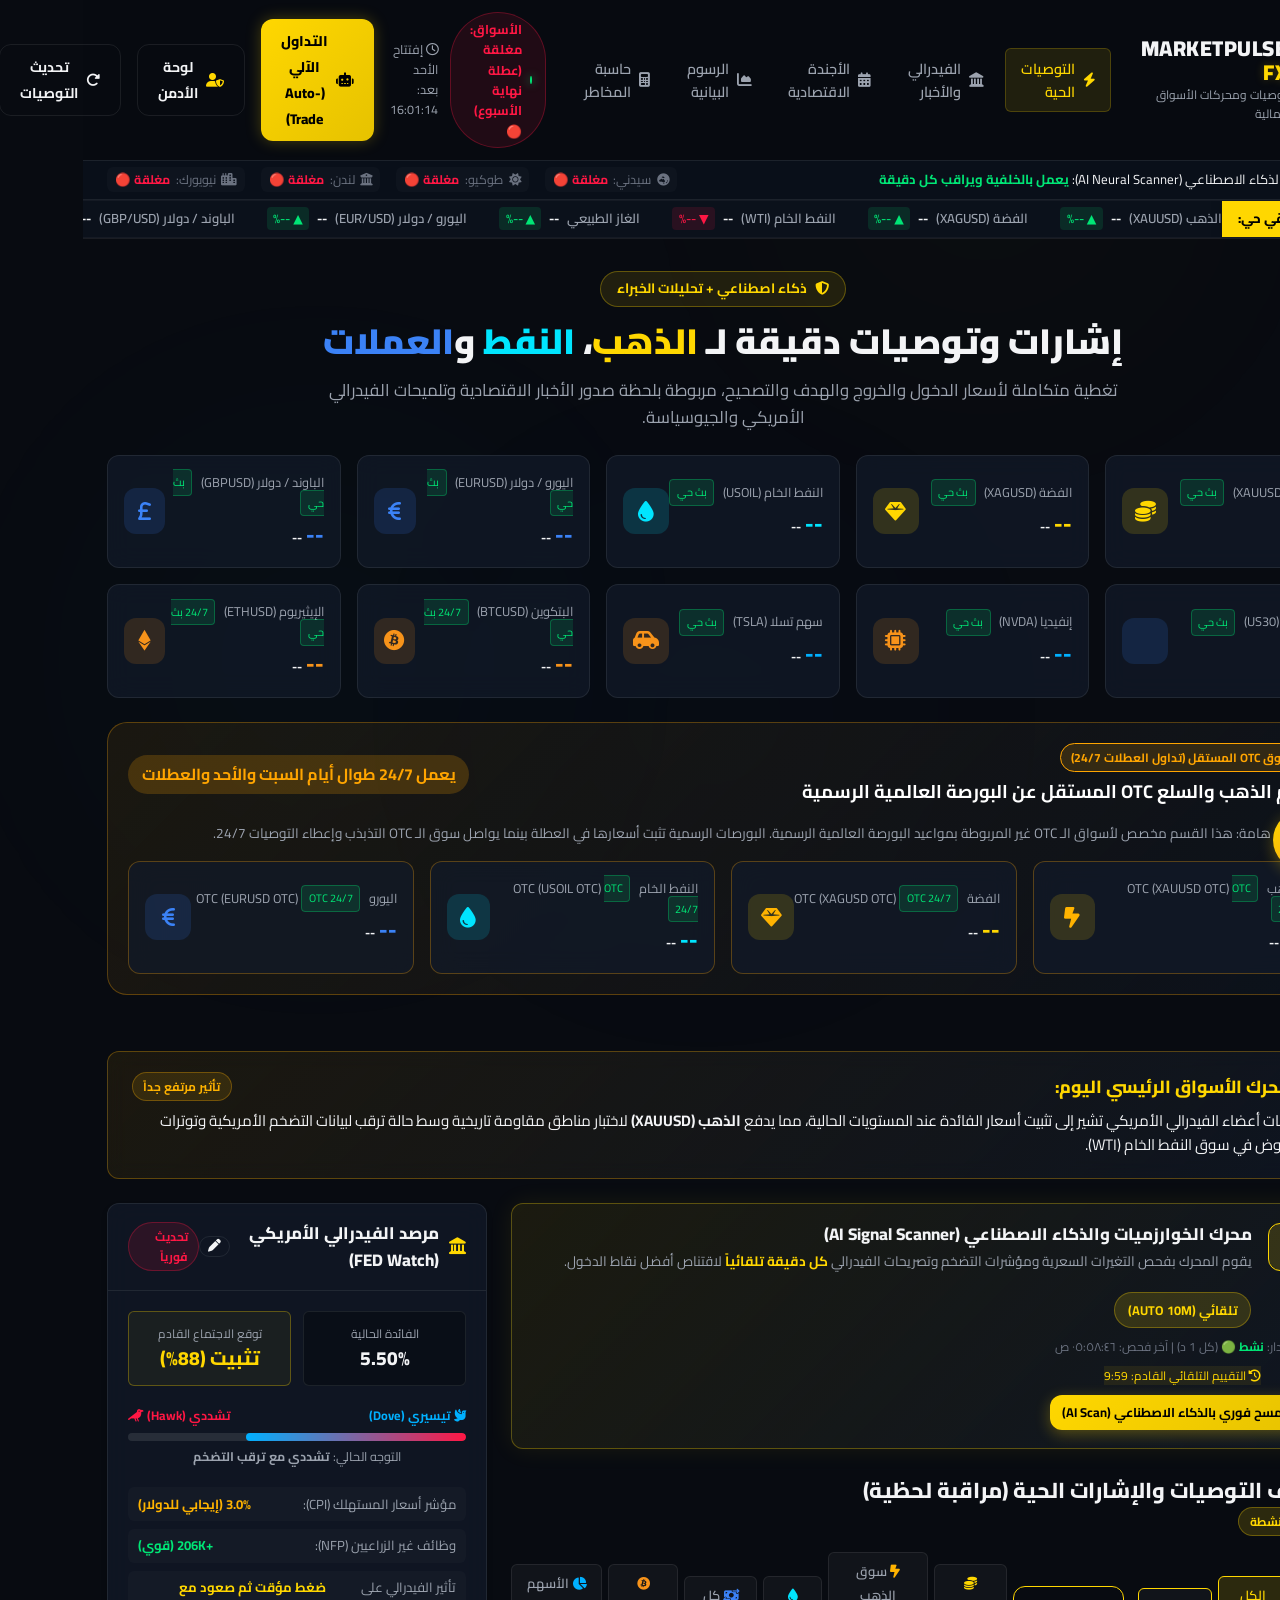
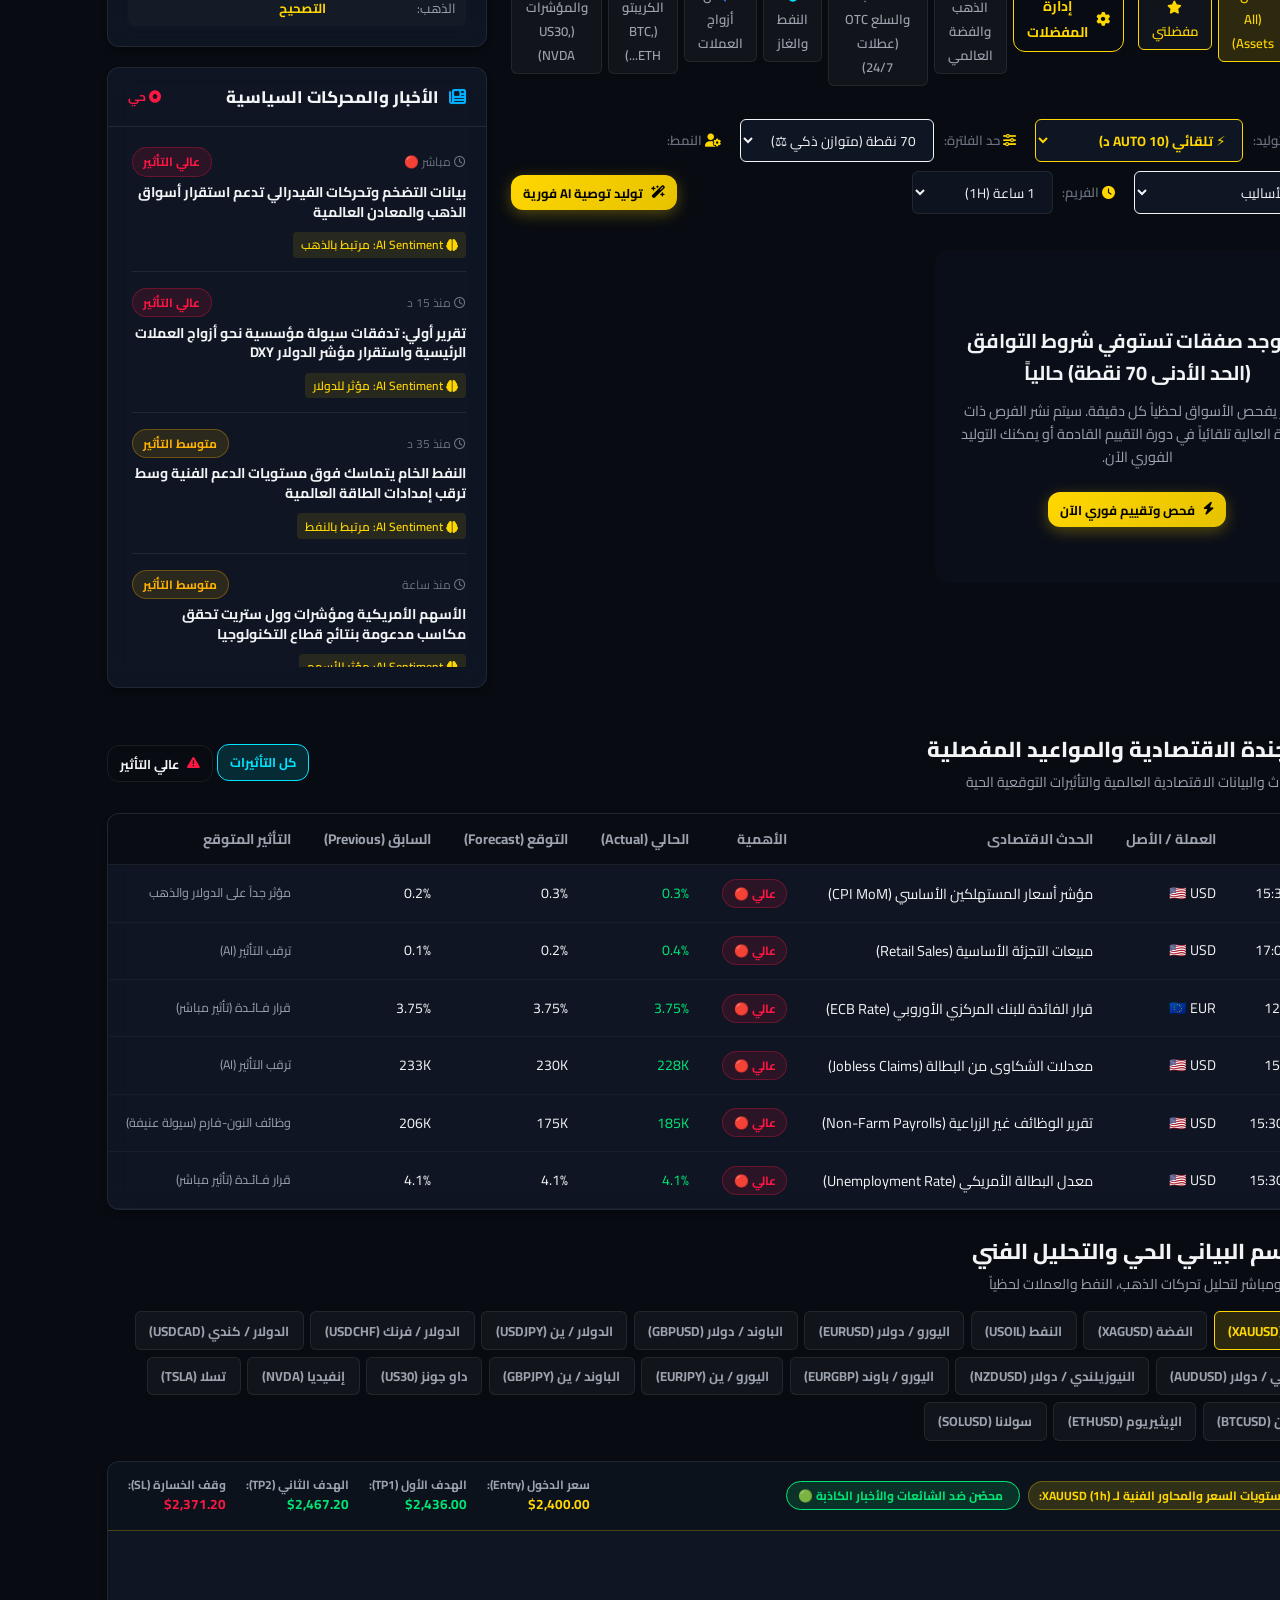
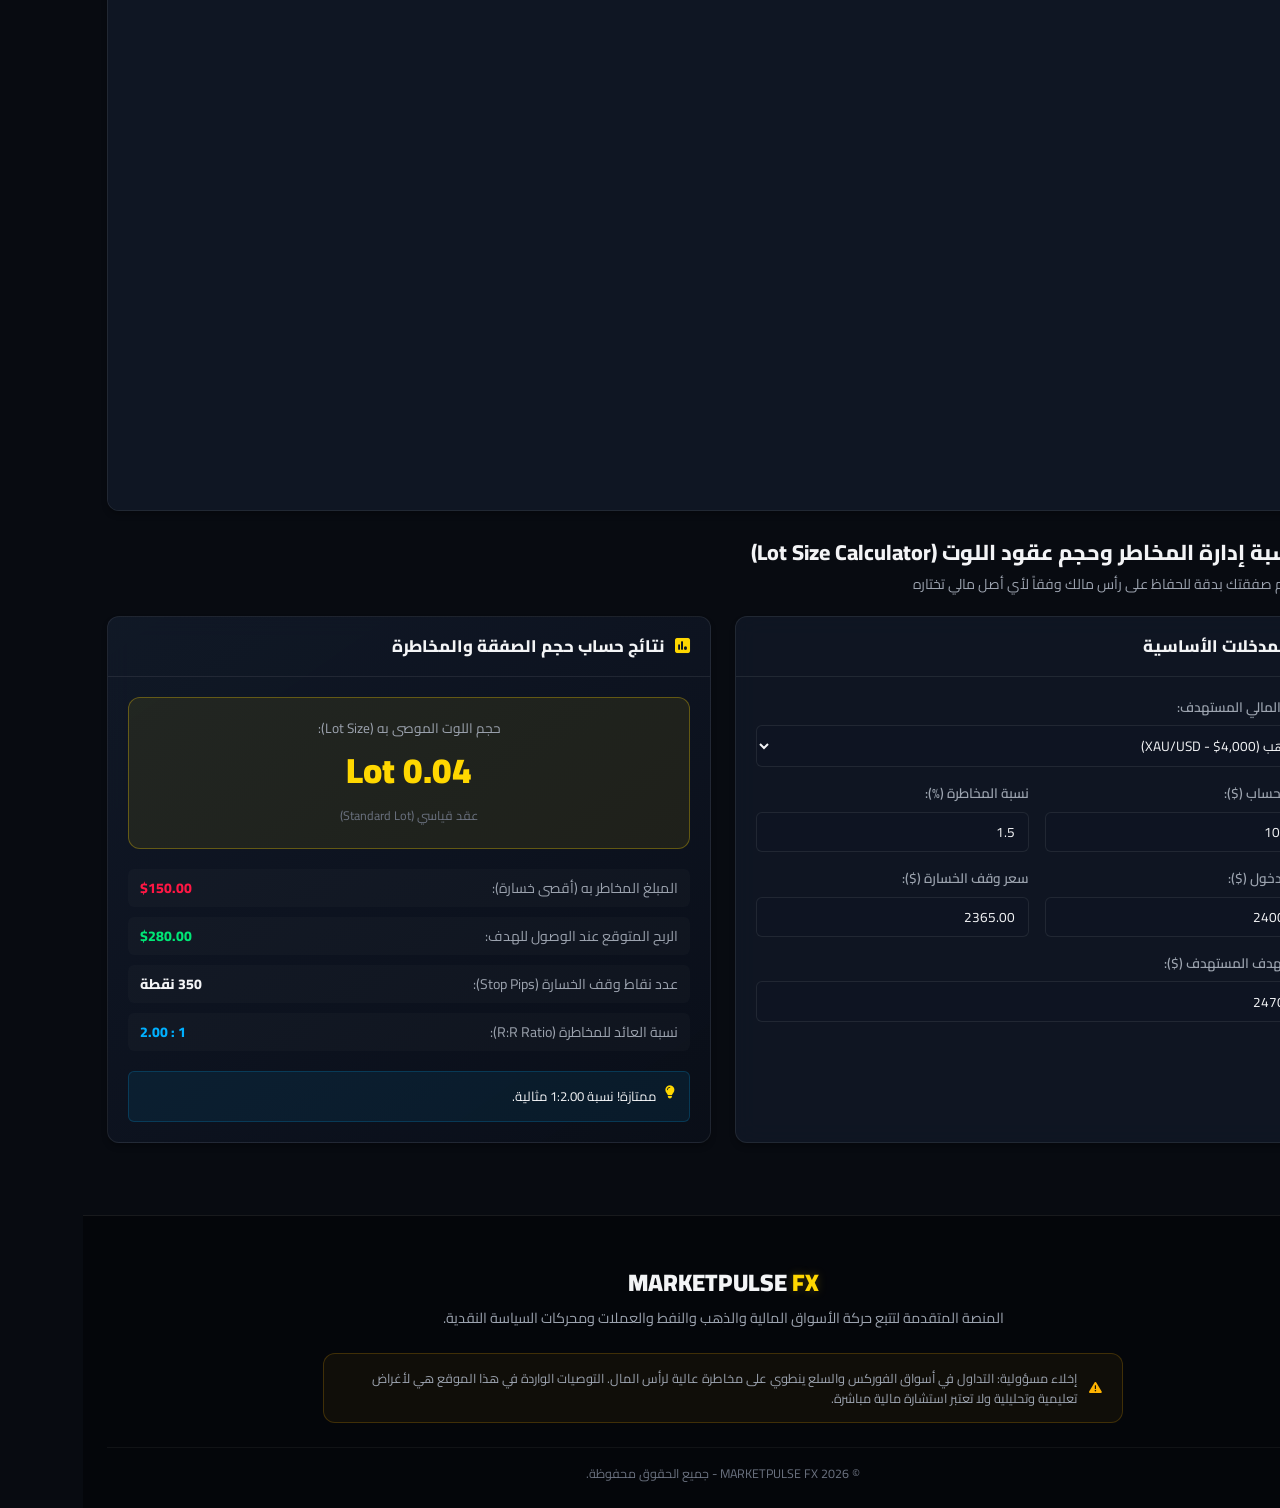
==== commit f183177e: "Enhance AutoTrade automatic execution with multi-account validation, test trade trigger, and fast sc" ====
--- a/index.html
+++ b/index.html
@@ -1341,6 +1341,21 @@
                 <!-- Tab 2: Live Open Positions -->
                 <div class="at-tab-content active" id="attab-positions" style="display: block;">
                     <div class="card" style="background: rgba(15,22,35,0.5); border: 1px solid rgba(255,215,0,0.2); padding: 1rem; border-radius: 10px;">
+                        <div style="display: flex; justify-content: space-between; align-items: center; margin-bottom: 0.85rem; flex-wrap: wrap; gap: 0.5rem;">
+                            <div style="display: flex; align-items: center; gap: 0.5rem;">
+                                <h4 style="color: var(--gold); font-size: 0.95rem; margin: 0;"><i class="fa-solid fa-bolt"></i> الصفقات النشطة قيد التنفيذ:</h4>
+                                <span class="badge badge-live" id="at-live-indicator">حي ومباشر 🟢</span>
+                            </div>
+                            <div style="display: flex; gap: 0.5rem; flex-wrap: wrap;">
+                                <button class="btn btn-sm btn-gold" id="at-scan-execute-btn" style="padding: 0.35rem 0.85rem; font-size: 0.8rem;">
+                                    <i class="fa-solid fa-wand-magic-sparkles"></i> فحص السوق والدخول بالفرص القوية الآن
+                                </button>
+                                <button class="btn btn-sm btn-outline" id="at-test-trade-btn" style="border-color: var(--info); color: var(--info); padding: 0.35rem 0.85rem; font-size: 0.8rem;">
+                                    <i class="fa-solid fa-vial"></i> تجربة أمر فتح فوري (0.01 لوت)
+                                </button>
+                            </div>
+                        </div>
+
                         <div class="table-responsive">
                             <table class="custom-table" style="width:100%; text-align:center; font-size:0.85rem;">
                                 <thead>
@@ -1528,7 +1543,7 @@
     <script type="text/javascript" src="https://s3.tradingview.com/tv.js"></script>
 
     <!-- Main JavaScript App Logic -->
-    <script src="app.js?v=38"></script>
+    <script src="app.js?v=39"></script>
 
     <!-- AI Assistant Floating Widget -->
     <div id="ai-assistant-widget" class="ai-widget-container">
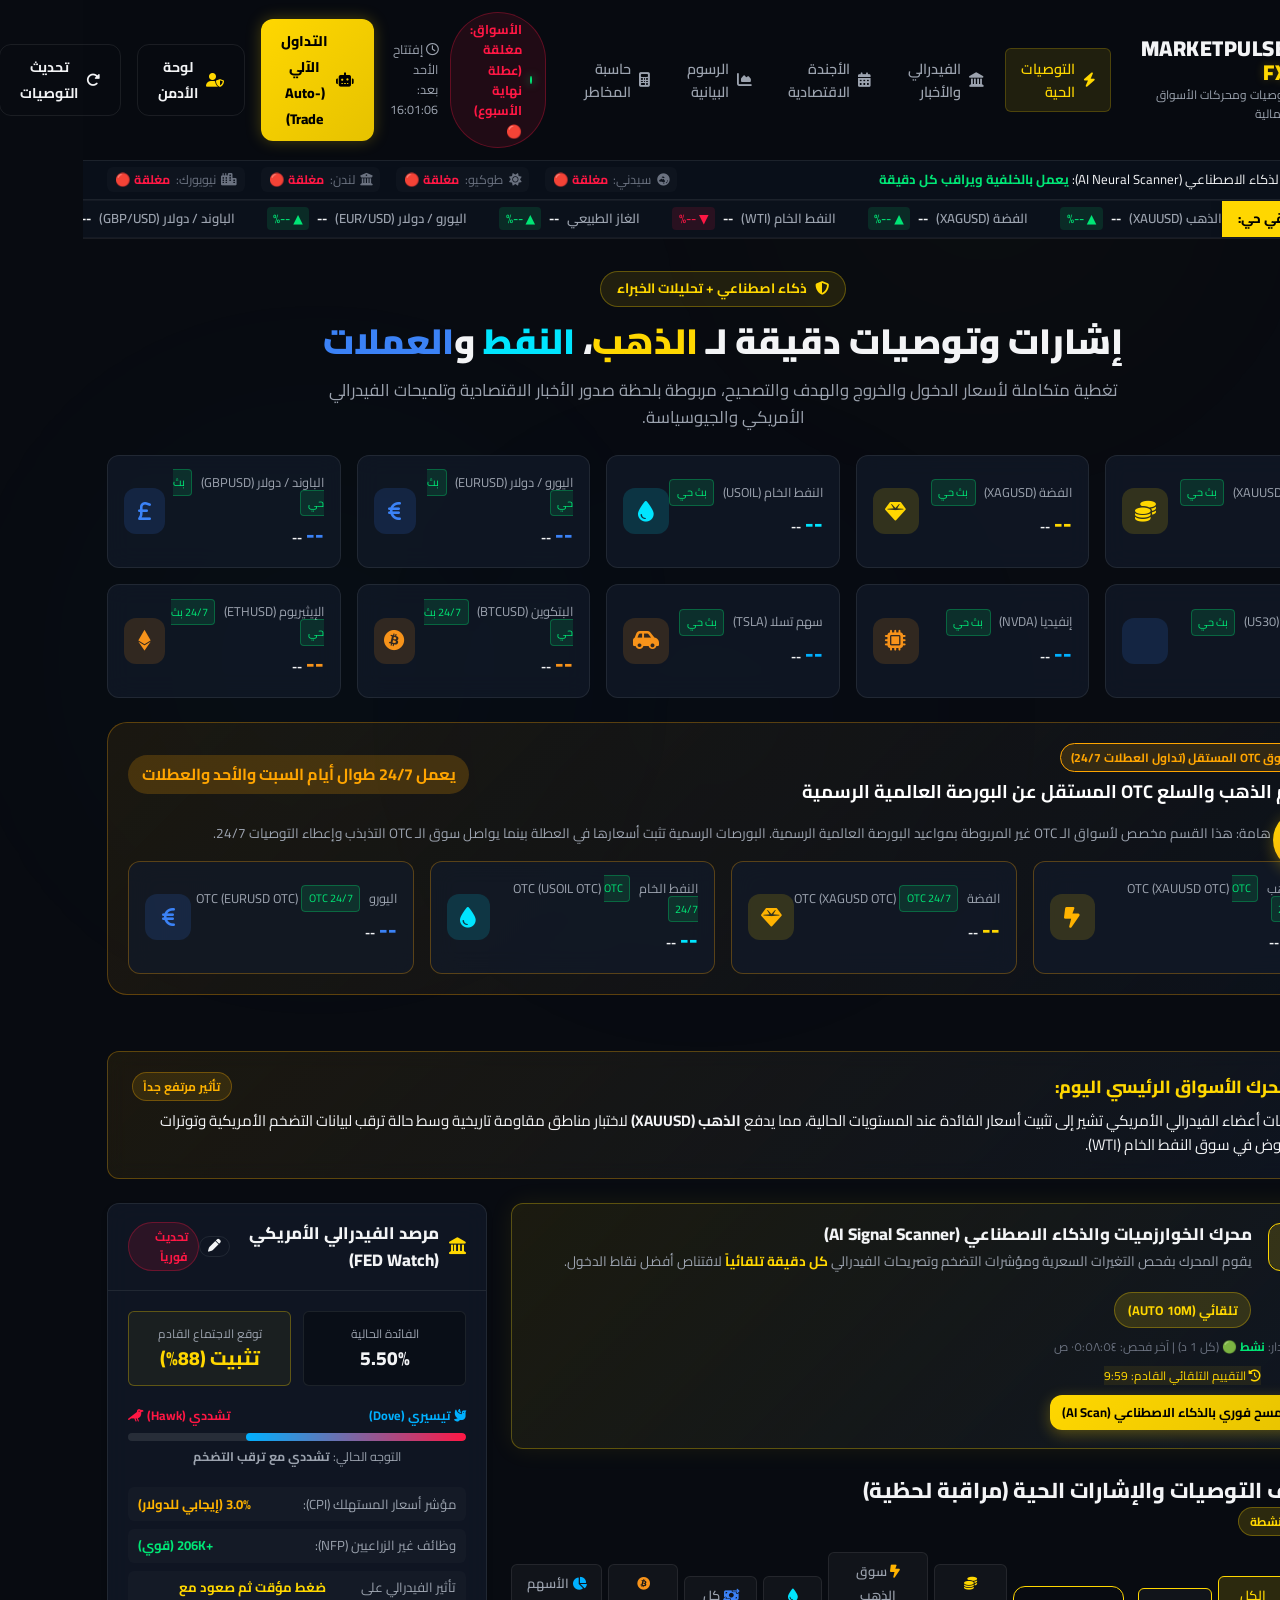
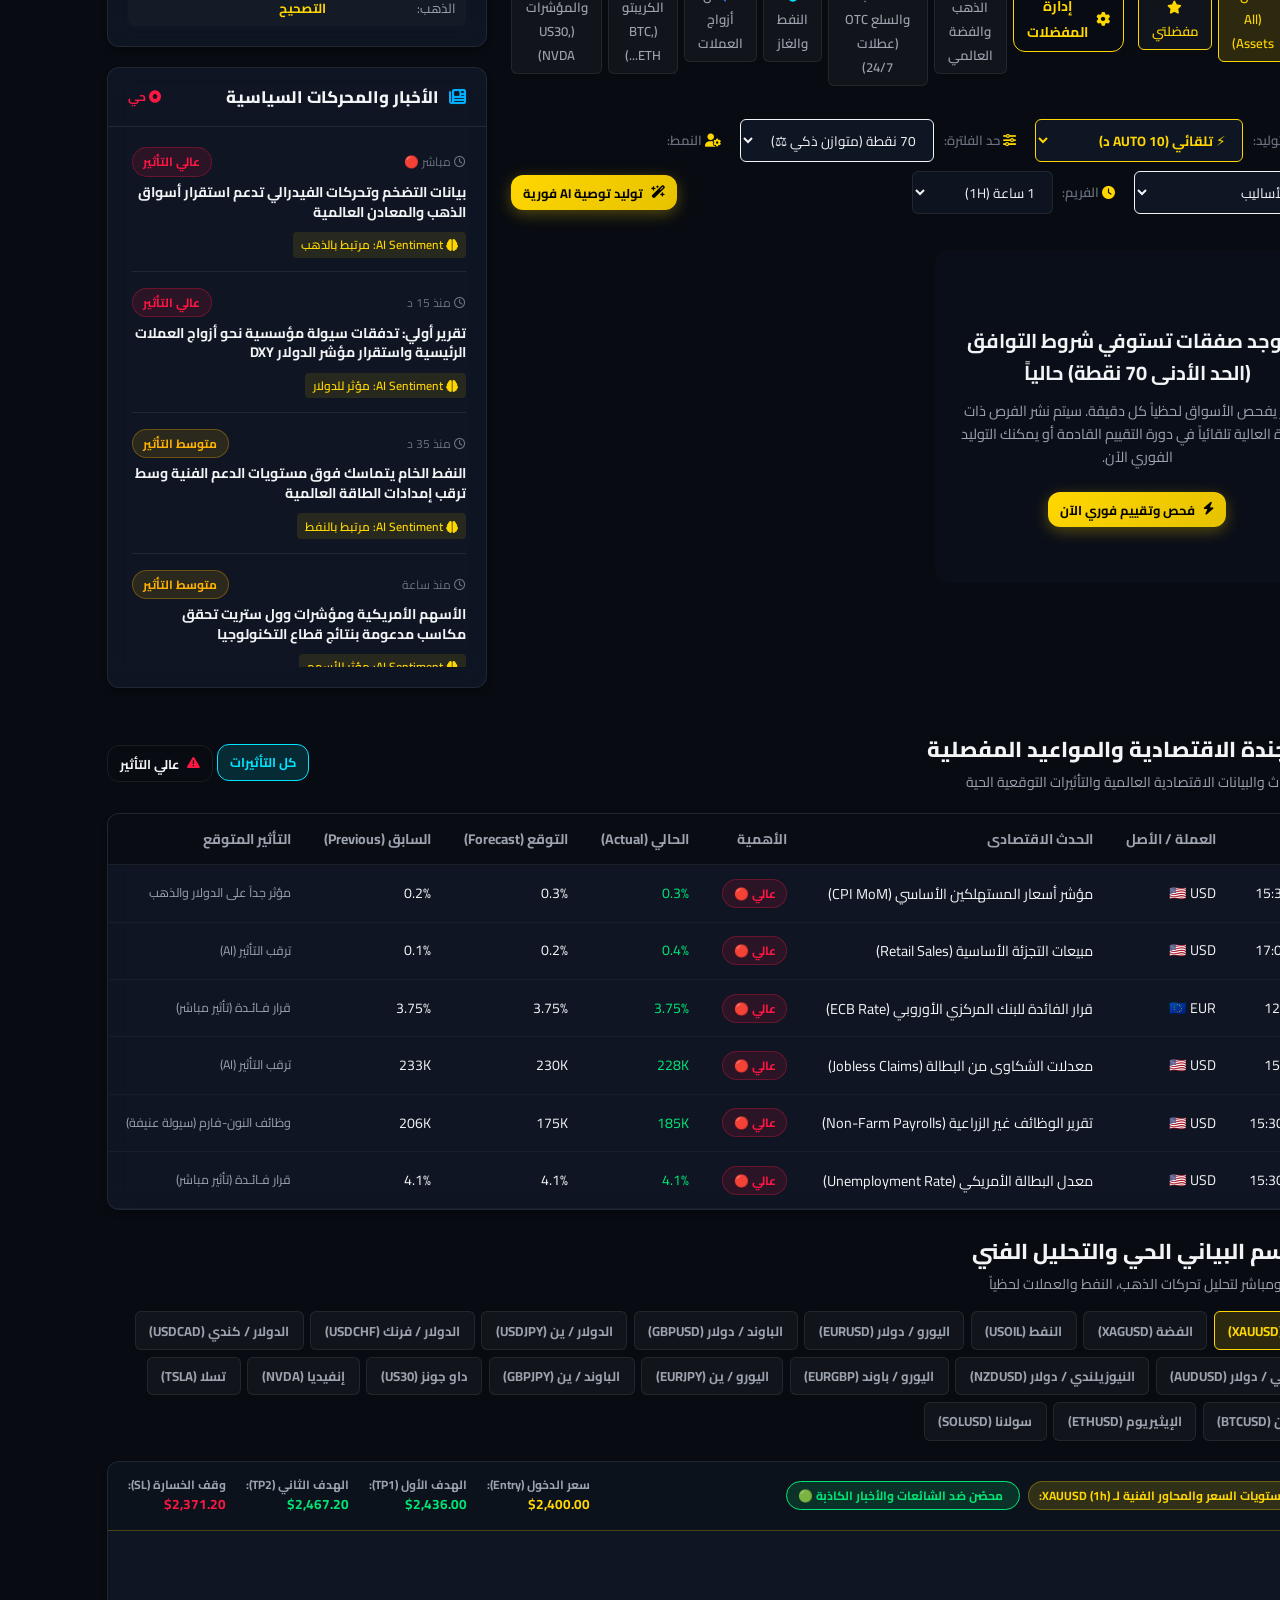
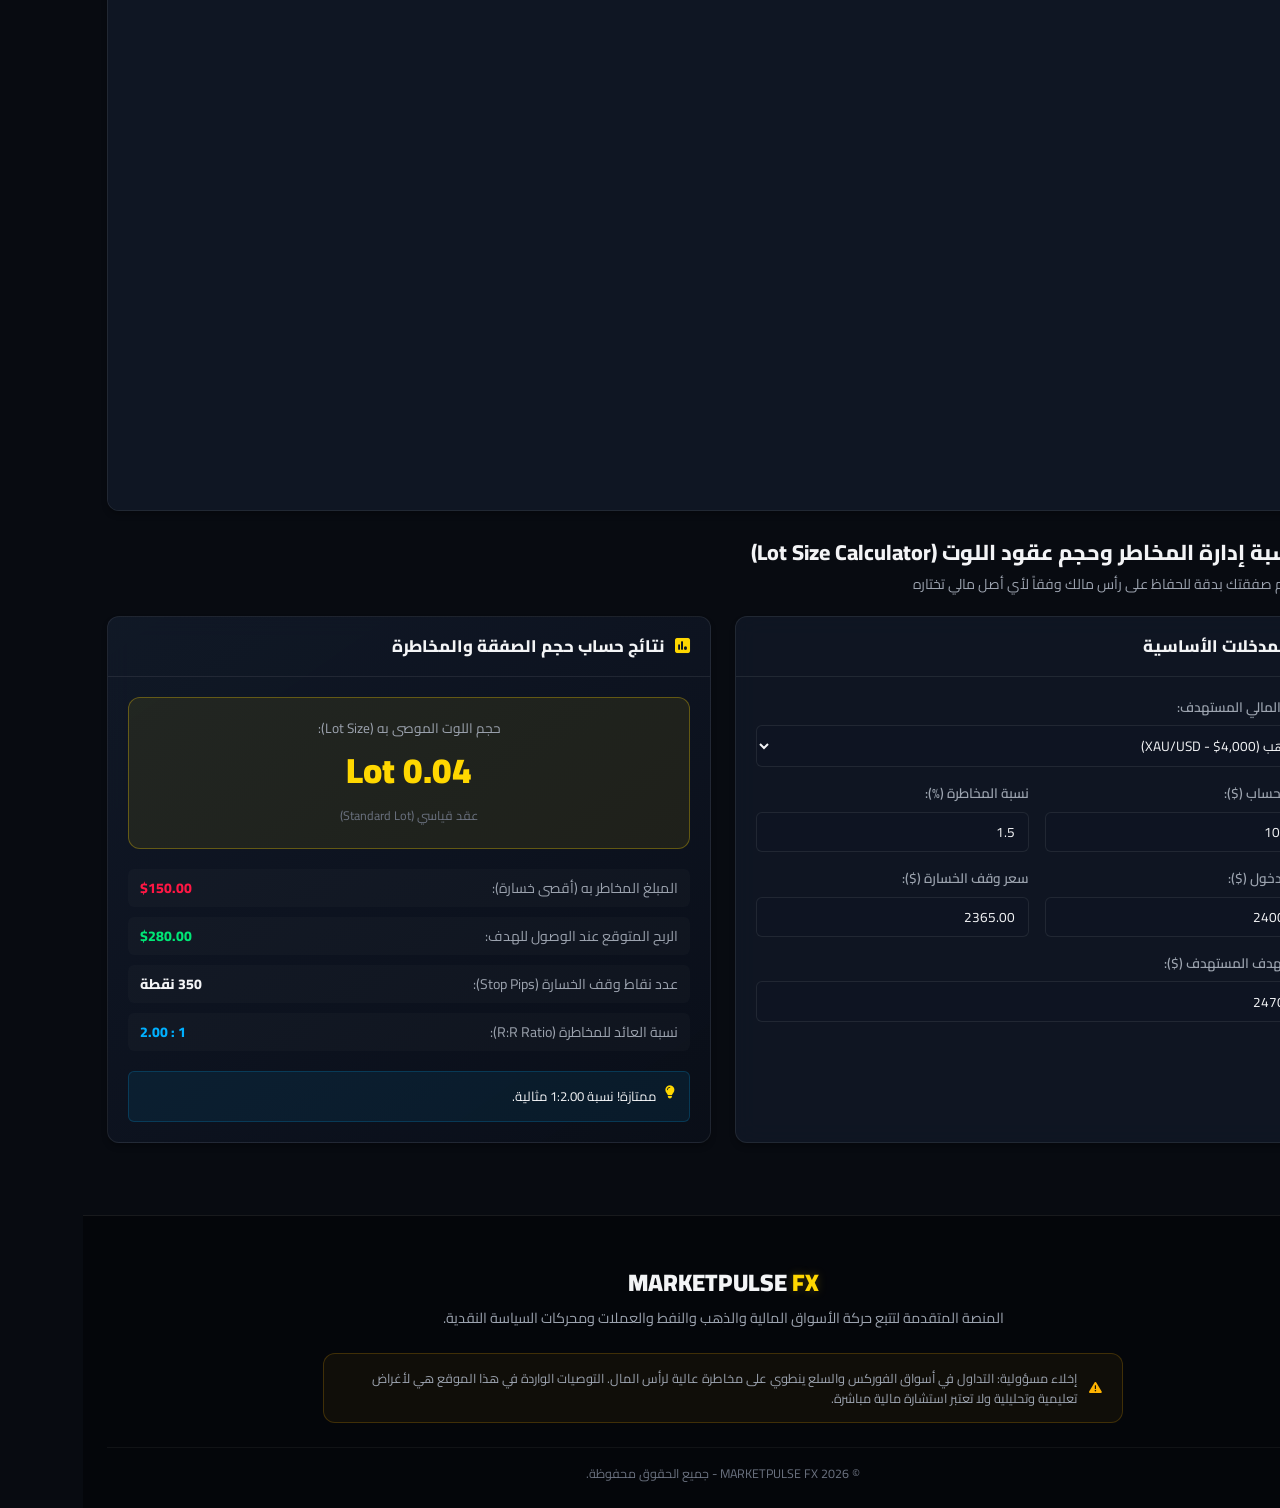
==== commit 2a8f1b04: "Fix CORS preflight OPTIONS and POST handling for AutoTrade test trade and config save" ====
--- a/index.html
+++ b/index.html
@@ -1543,7 +1543,7 @@
     <script type="text/javascript" src="https://s3.tradingview.com/tv.js"></script>
 
     <!-- Main JavaScript App Logic -->
-    <script src="app.js?v=39"></script>
+    <script src="app.js?v=40"></script>
 
     <!-- AI Assistant Floating Widget -->
     <div id="ai-assistant-widget" class="ai-widget-container">
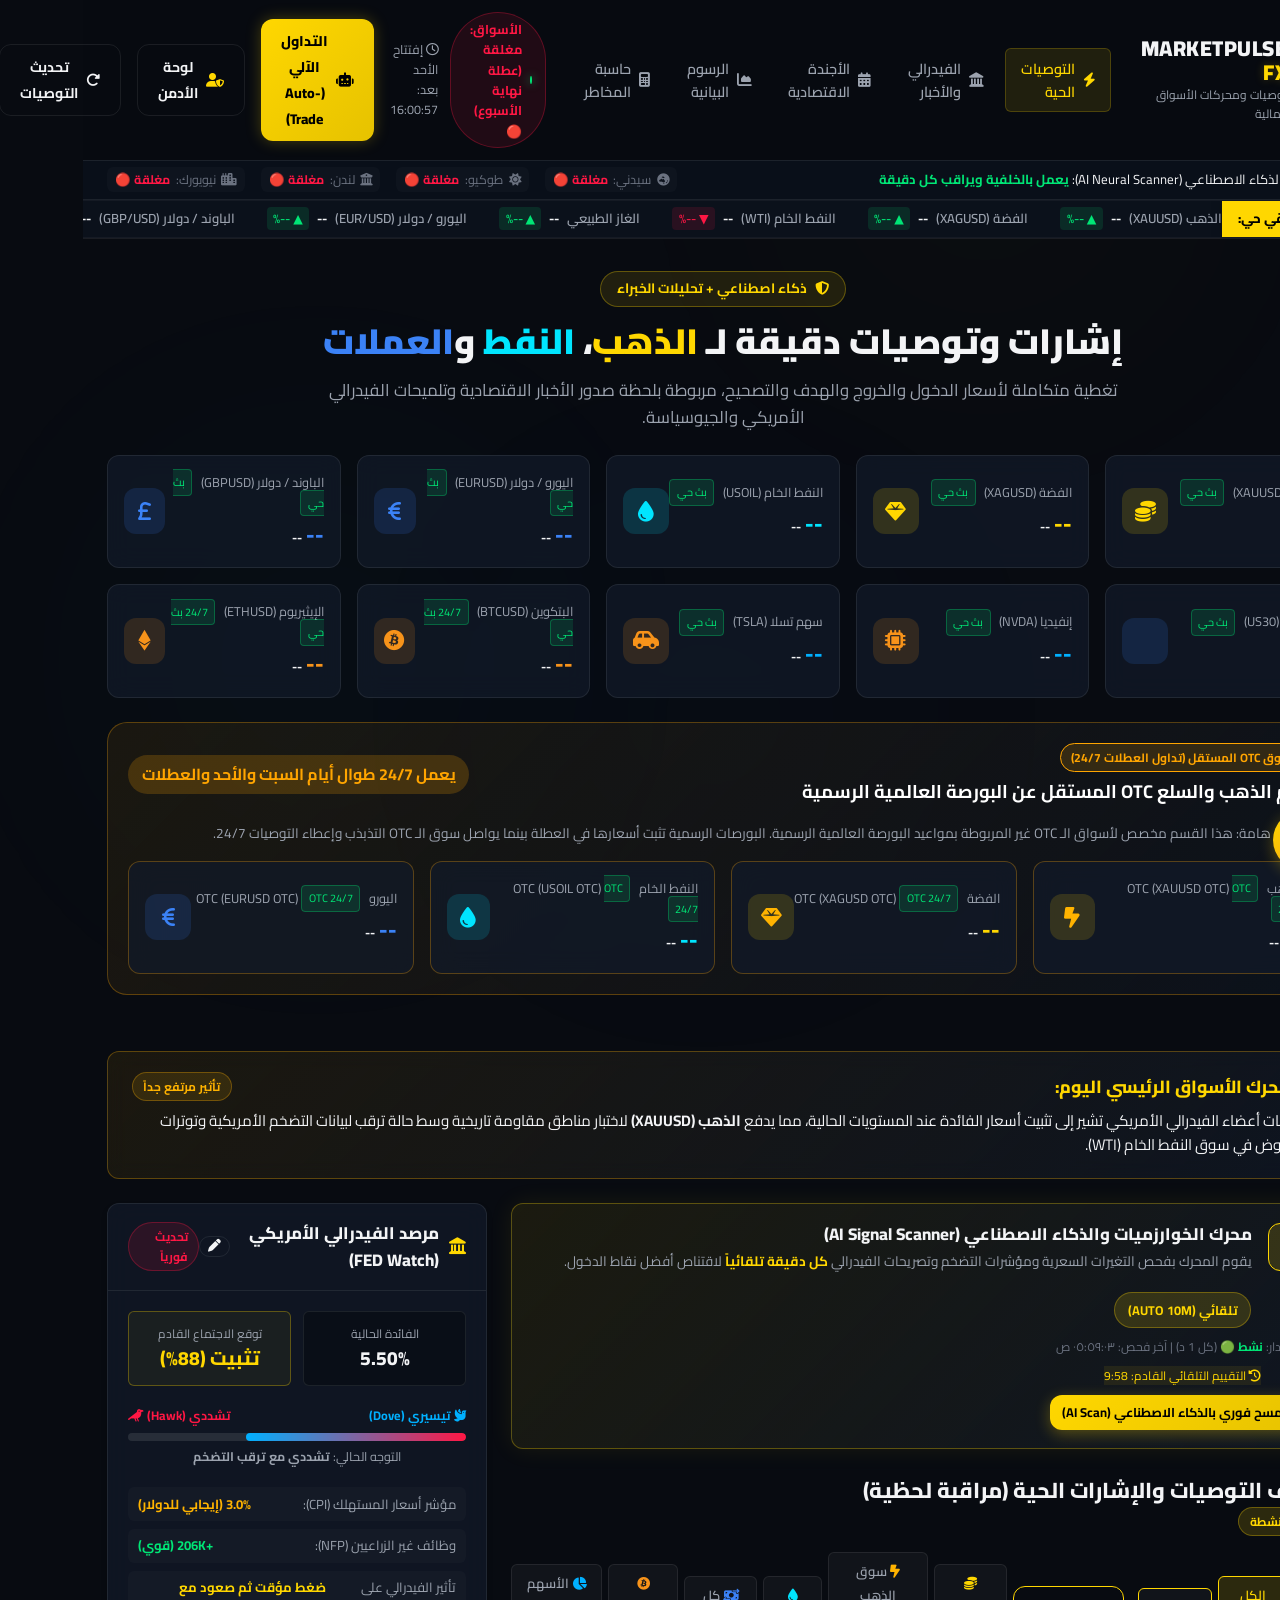
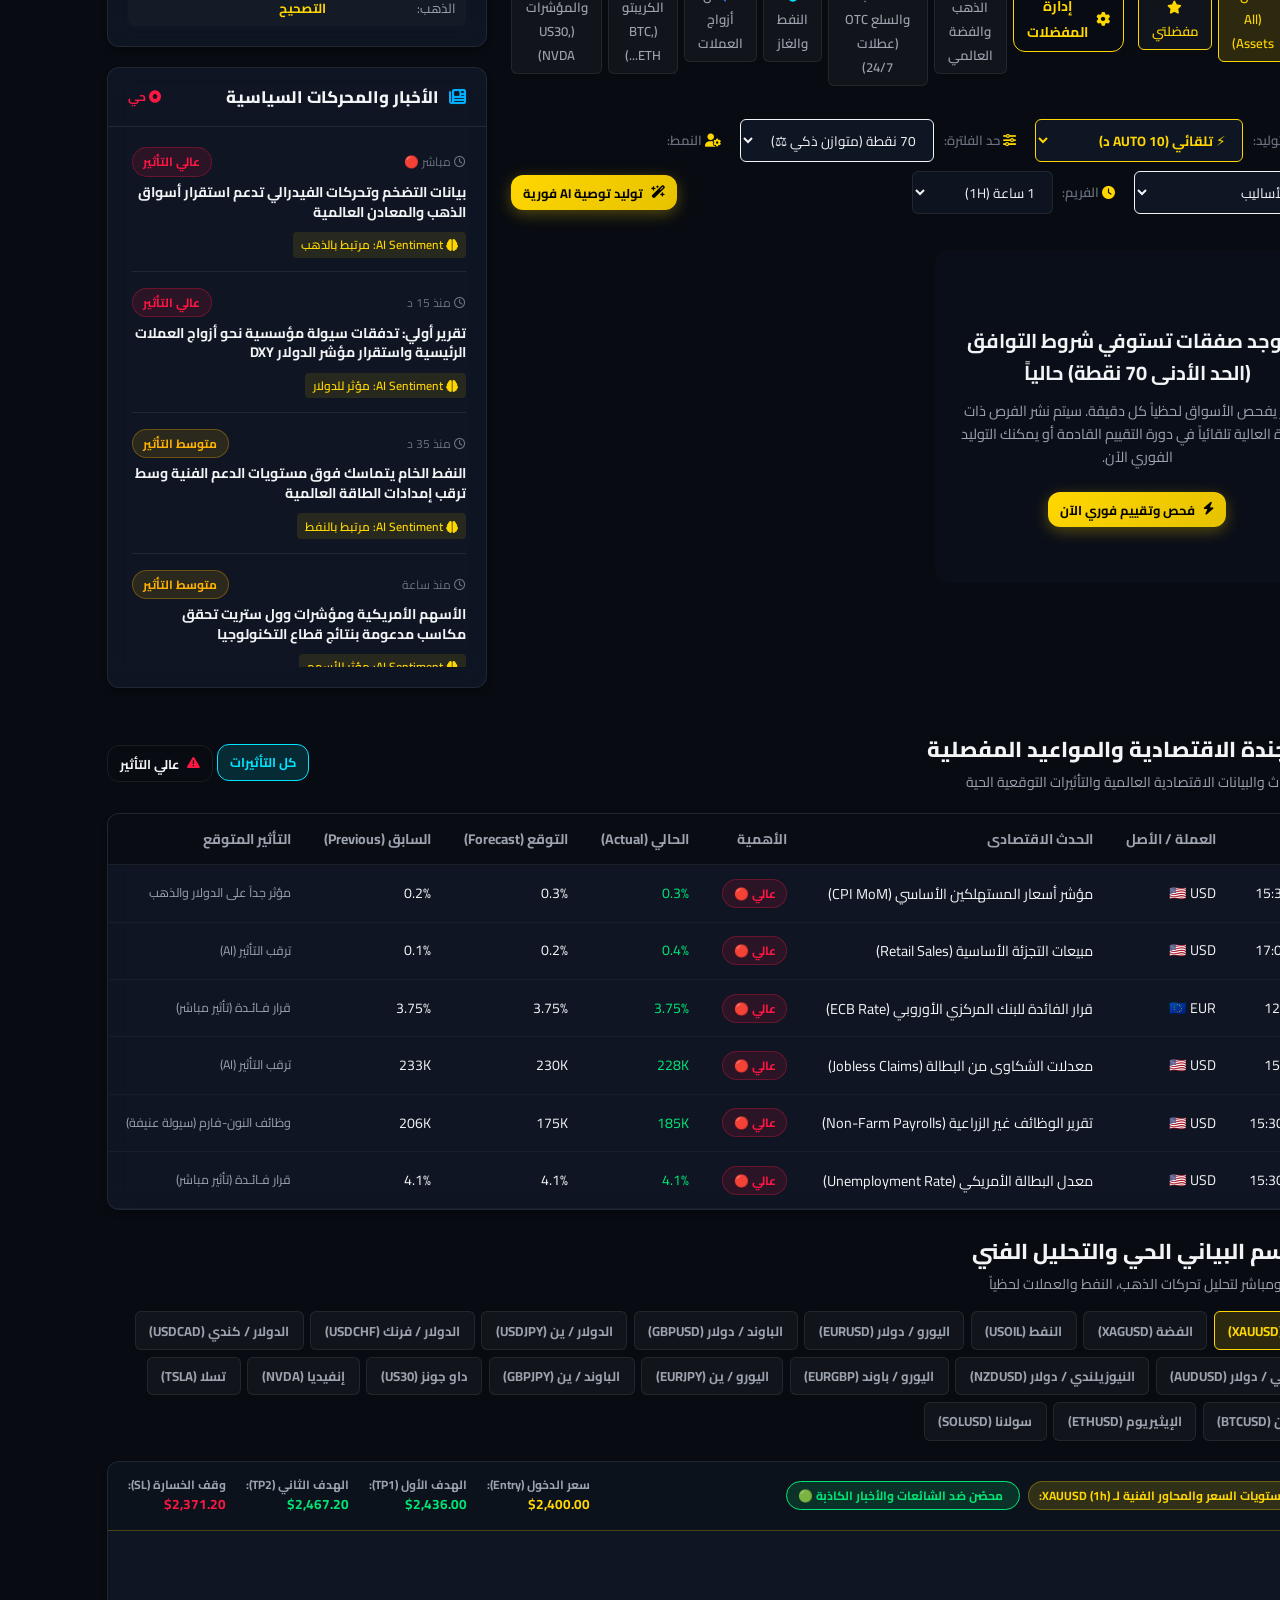
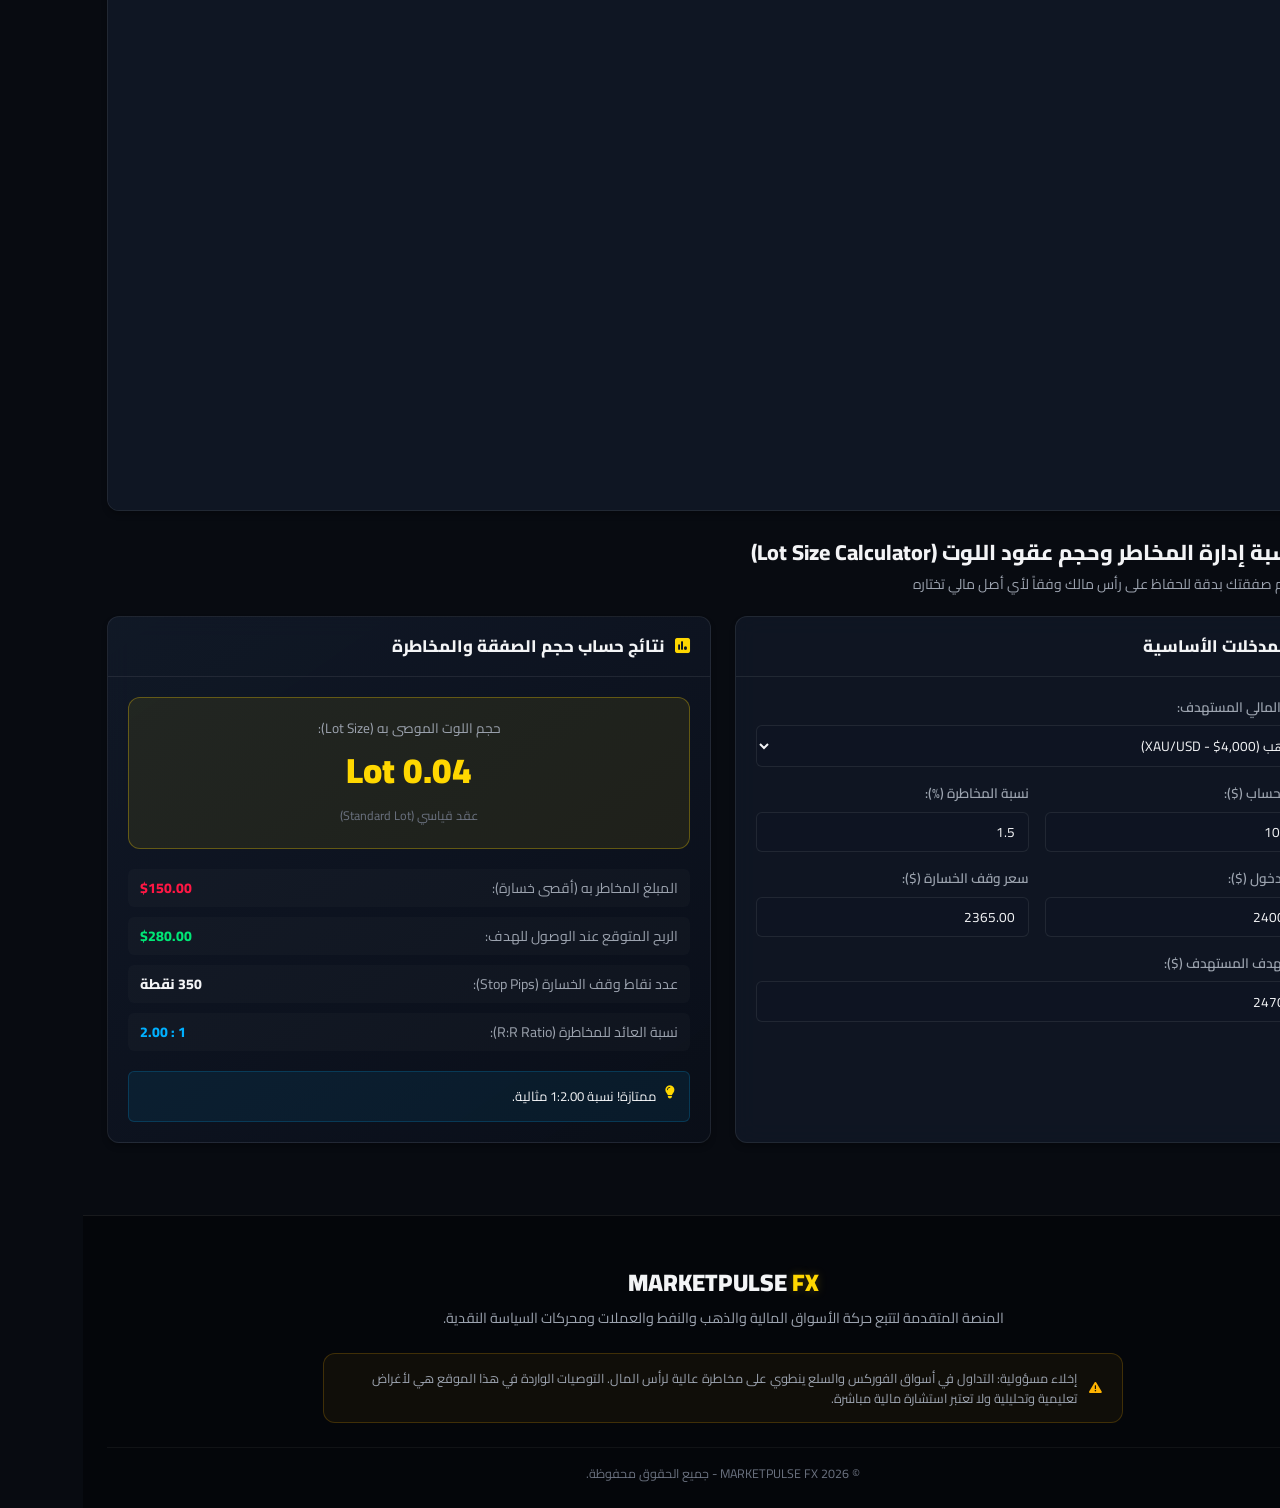
==== commit b98c7cd9: "Auto-detect active MT5 account, live stream open positions, and fix persistent trade execution" ====
--- a/index.html
+++ b/index.html
@@ -1543,7 +1543,7 @@
     <script type="text/javascript" src="https://s3.tradingview.com/tv.js"></script>
 
     <!-- Main JavaScript App Logic -->
-    <script src="app.js?v=40"></script>
+    <script src="app.js?v=41"></script>
 
     <!-- AI Assistant Floating Widget -->
     <div id="ai-assistant-widget" class="ai-widget-container">
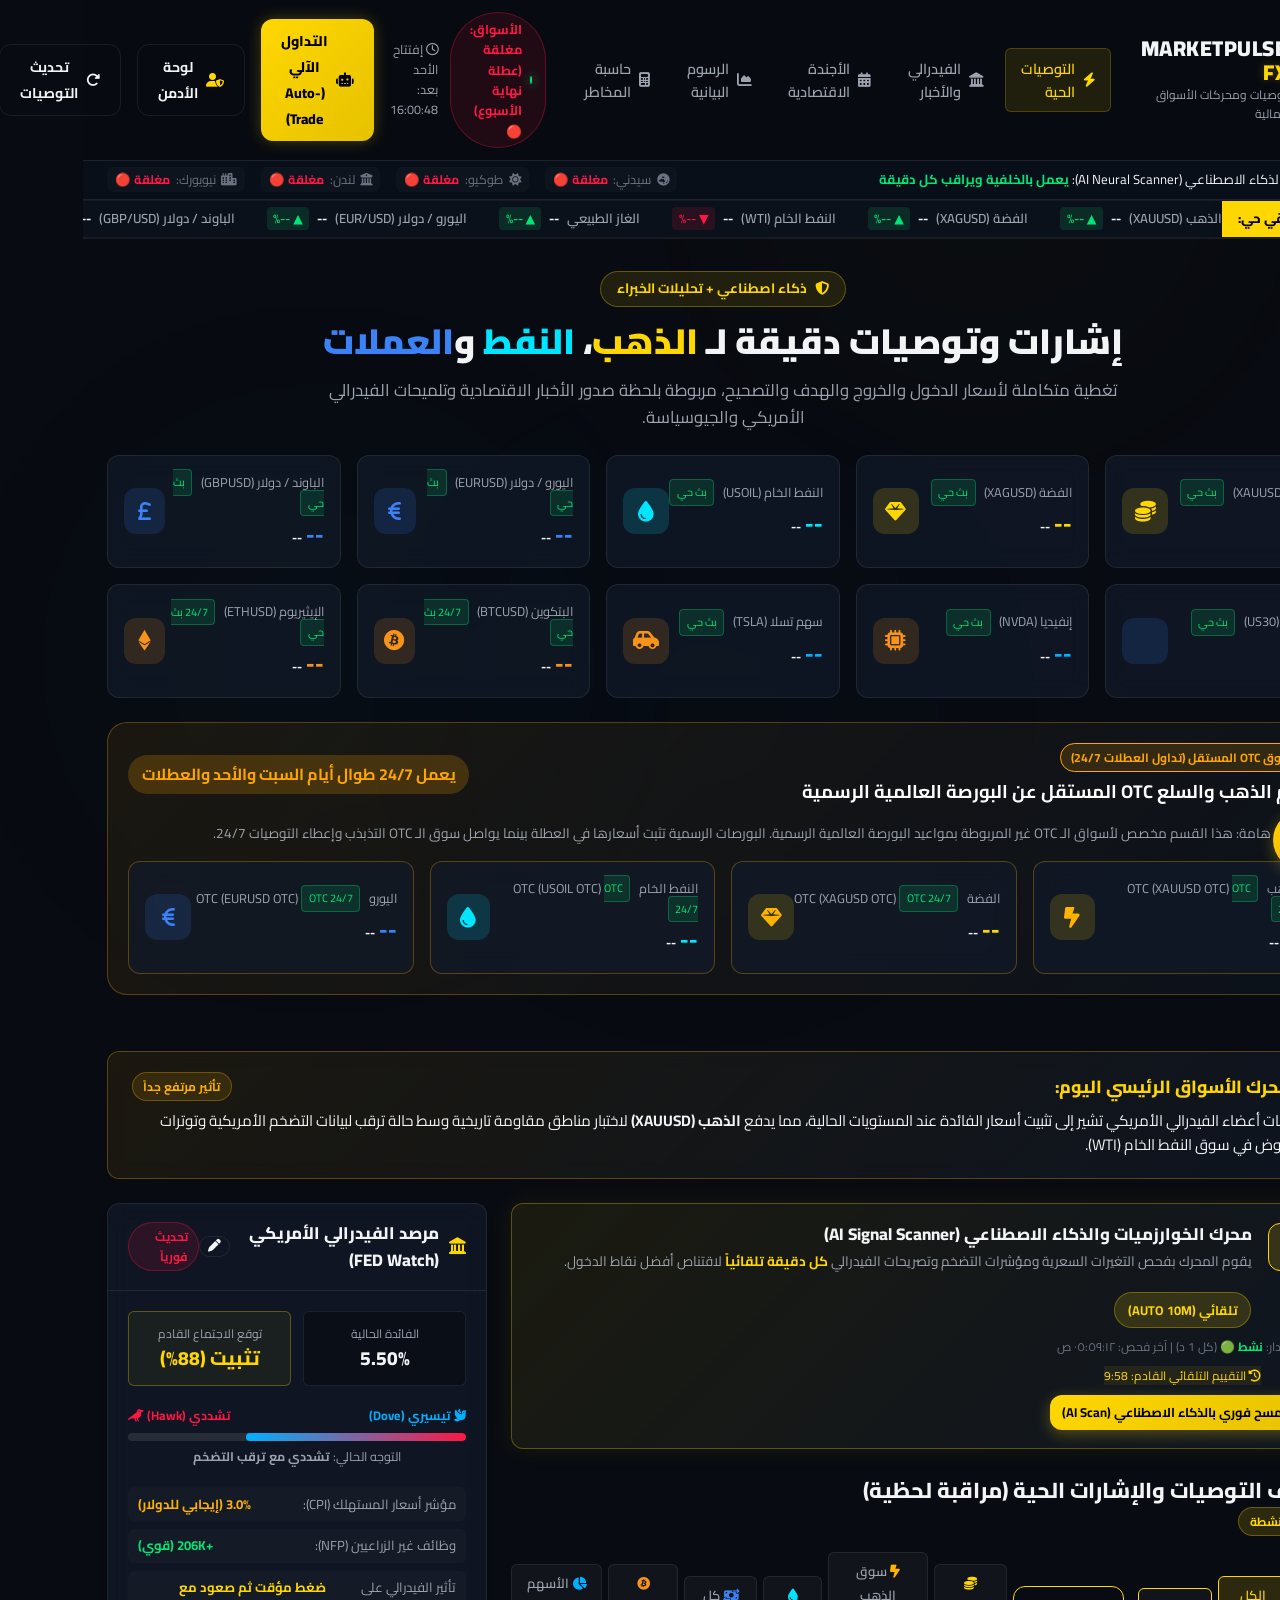
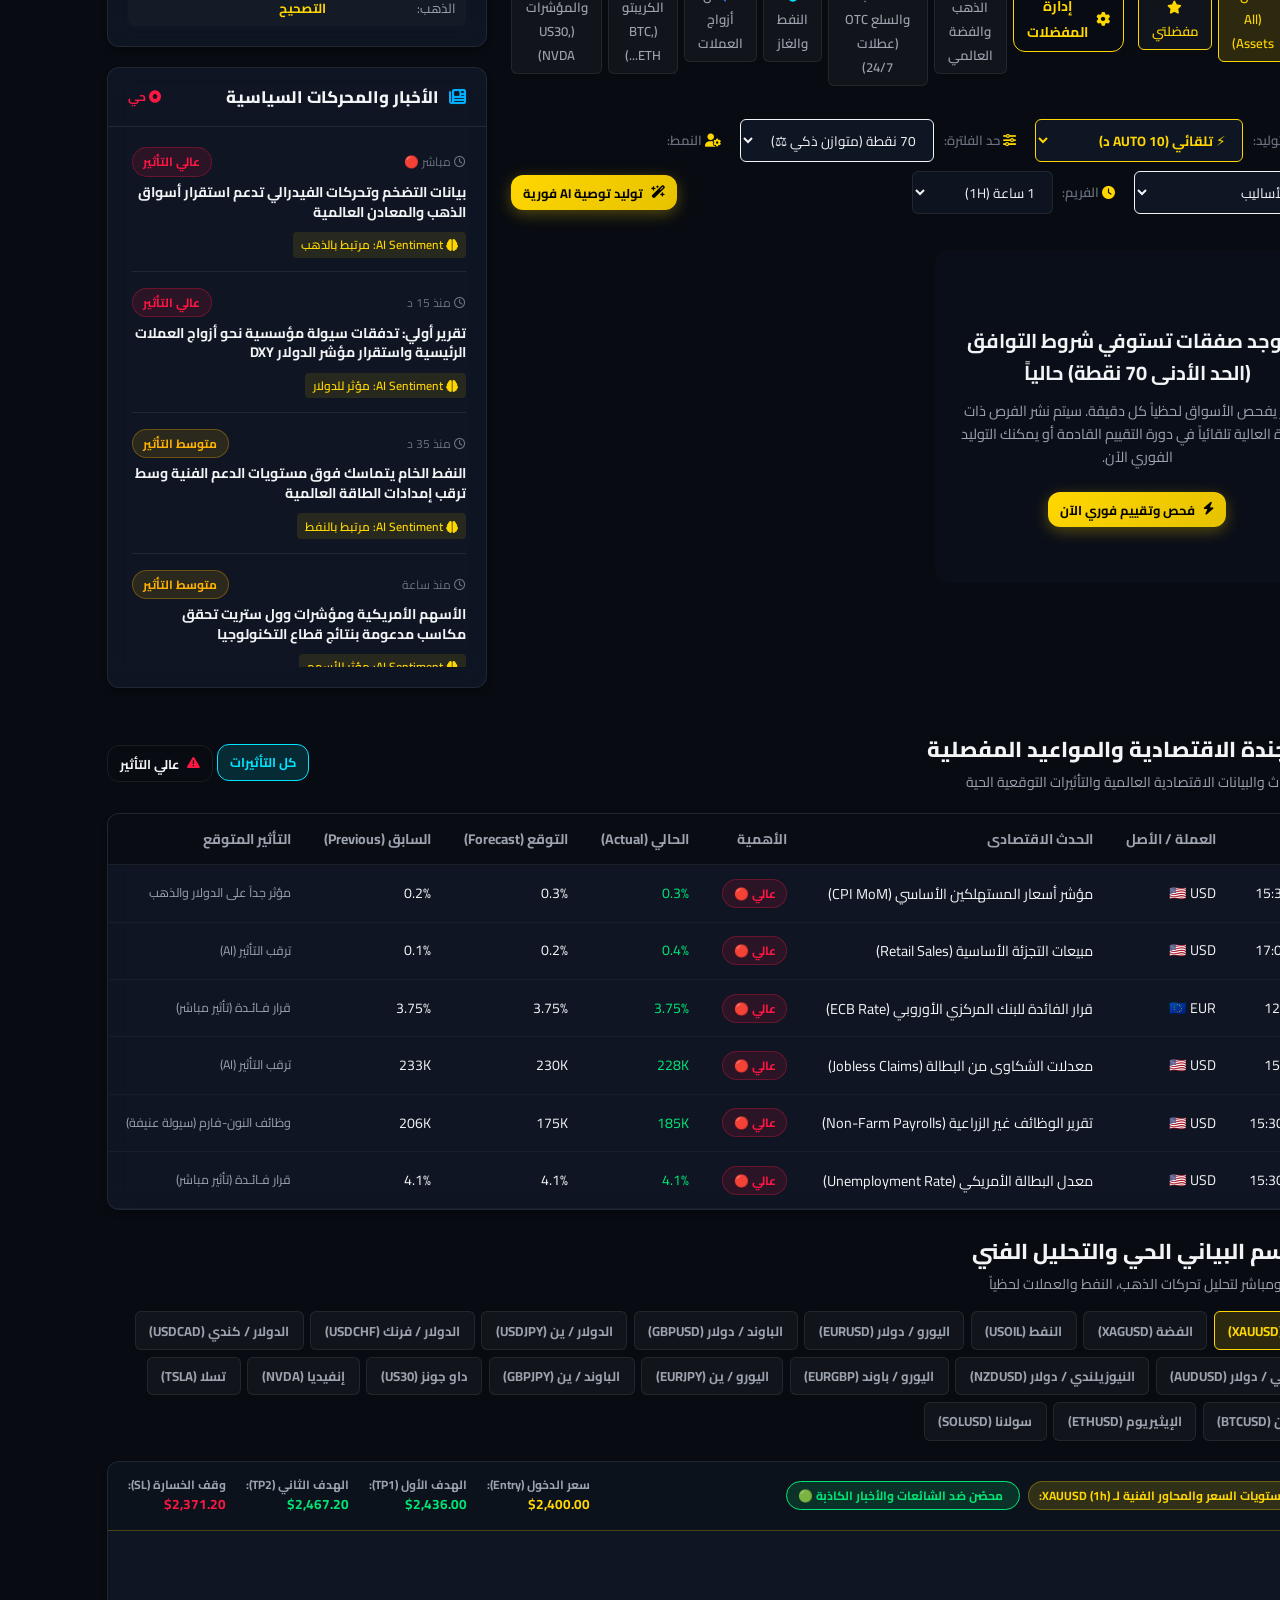
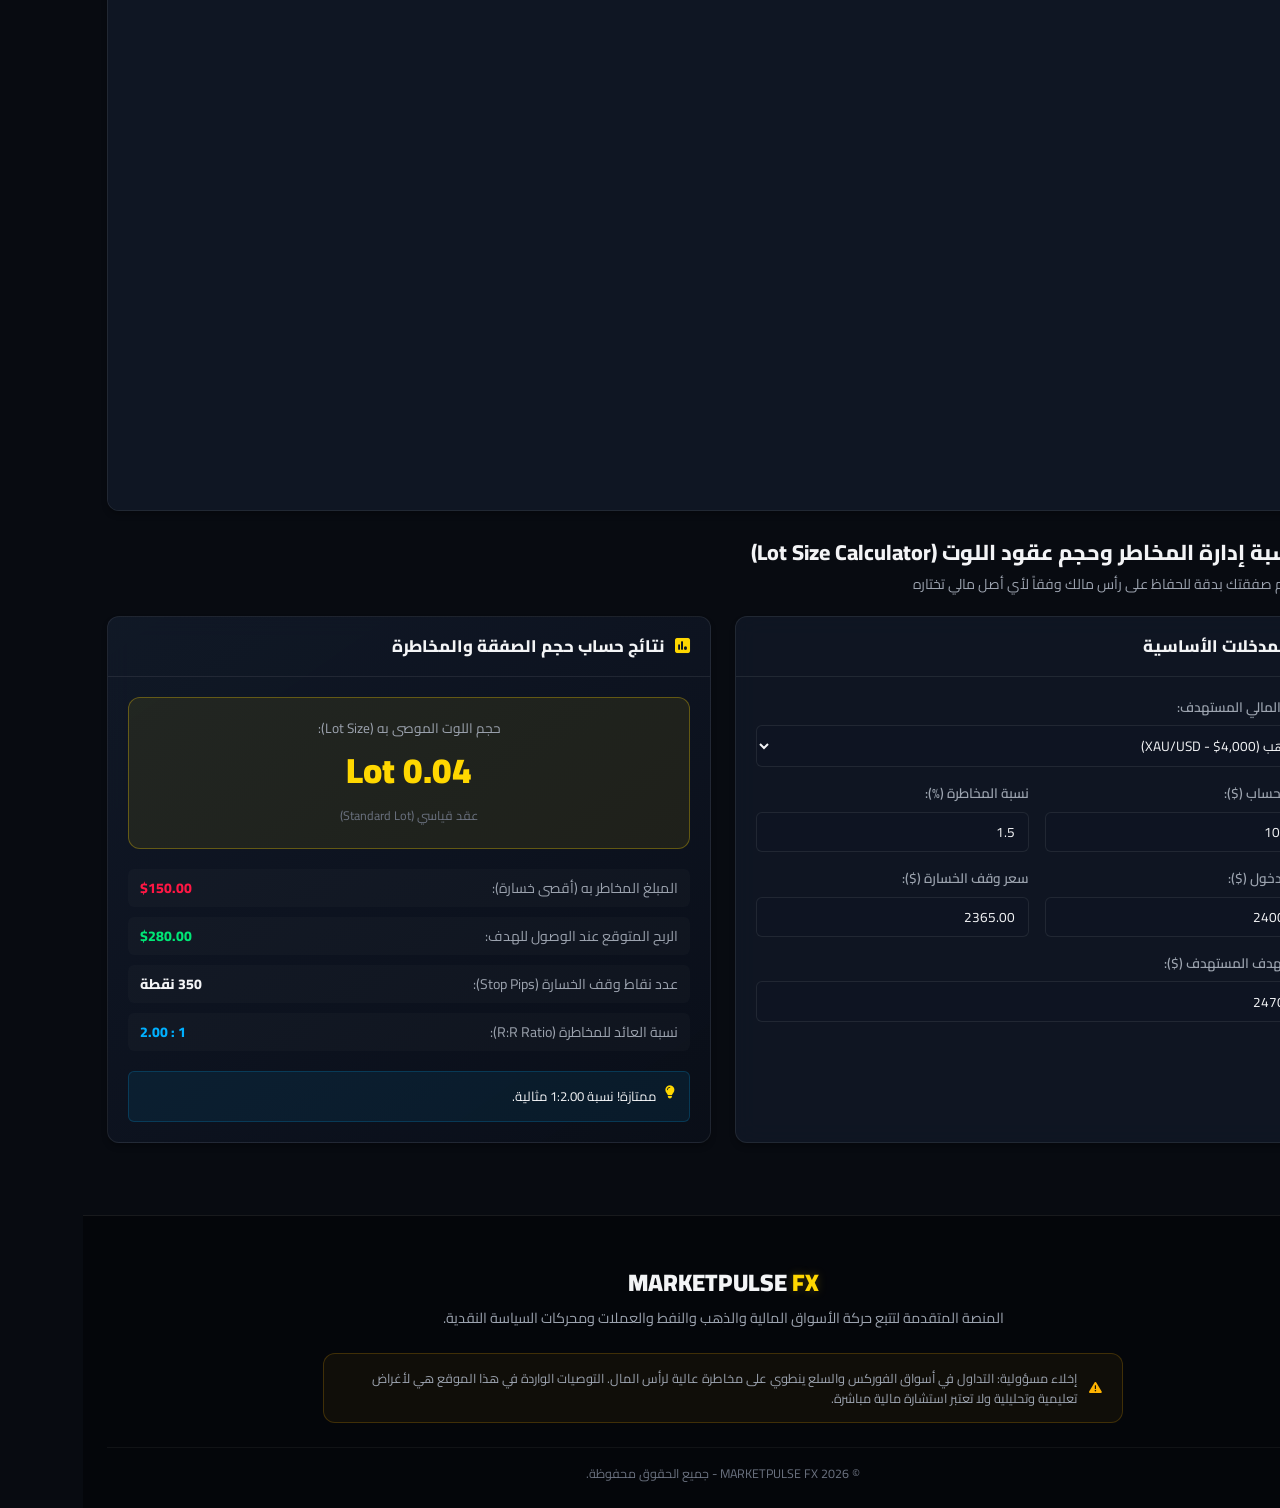
==== commit d5eb8a5c: "Fix active real MT5 account discovery, live streaming of open positions, and account telemetry sync" ====
--- a/index.html
+++ b/index.html
@@ -1543,7 +1543,7 @@
     <script type="text/javascript" src="https://s3.tradingview.com/tv.js"></script>
 
     <!-- Main JavaScript App Logic -->
-    <script src="app.js?v=41"></script>
+    <script src="app.js?v=42"></script>
 
     <!-- AI Assistant Floating Widget -->
     <div id="ai-assistant-widget" class="ai-widget-container">
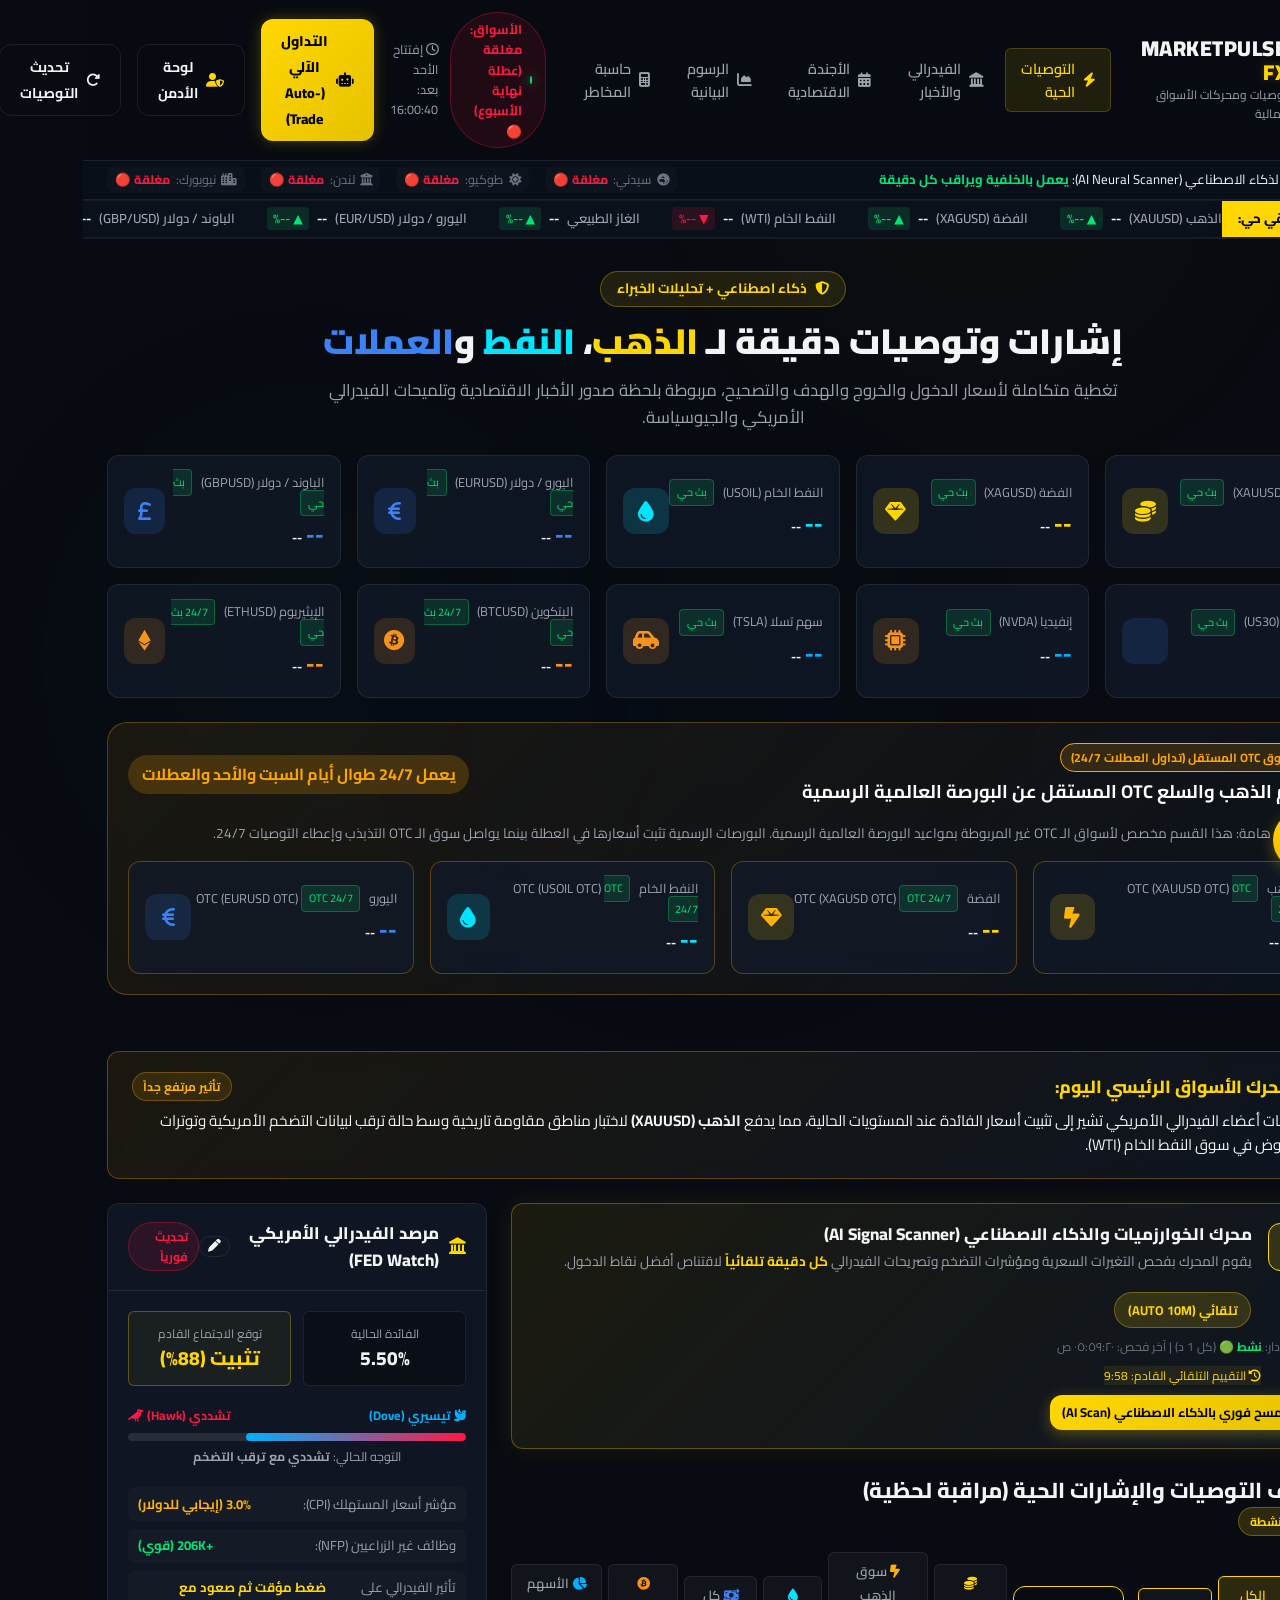
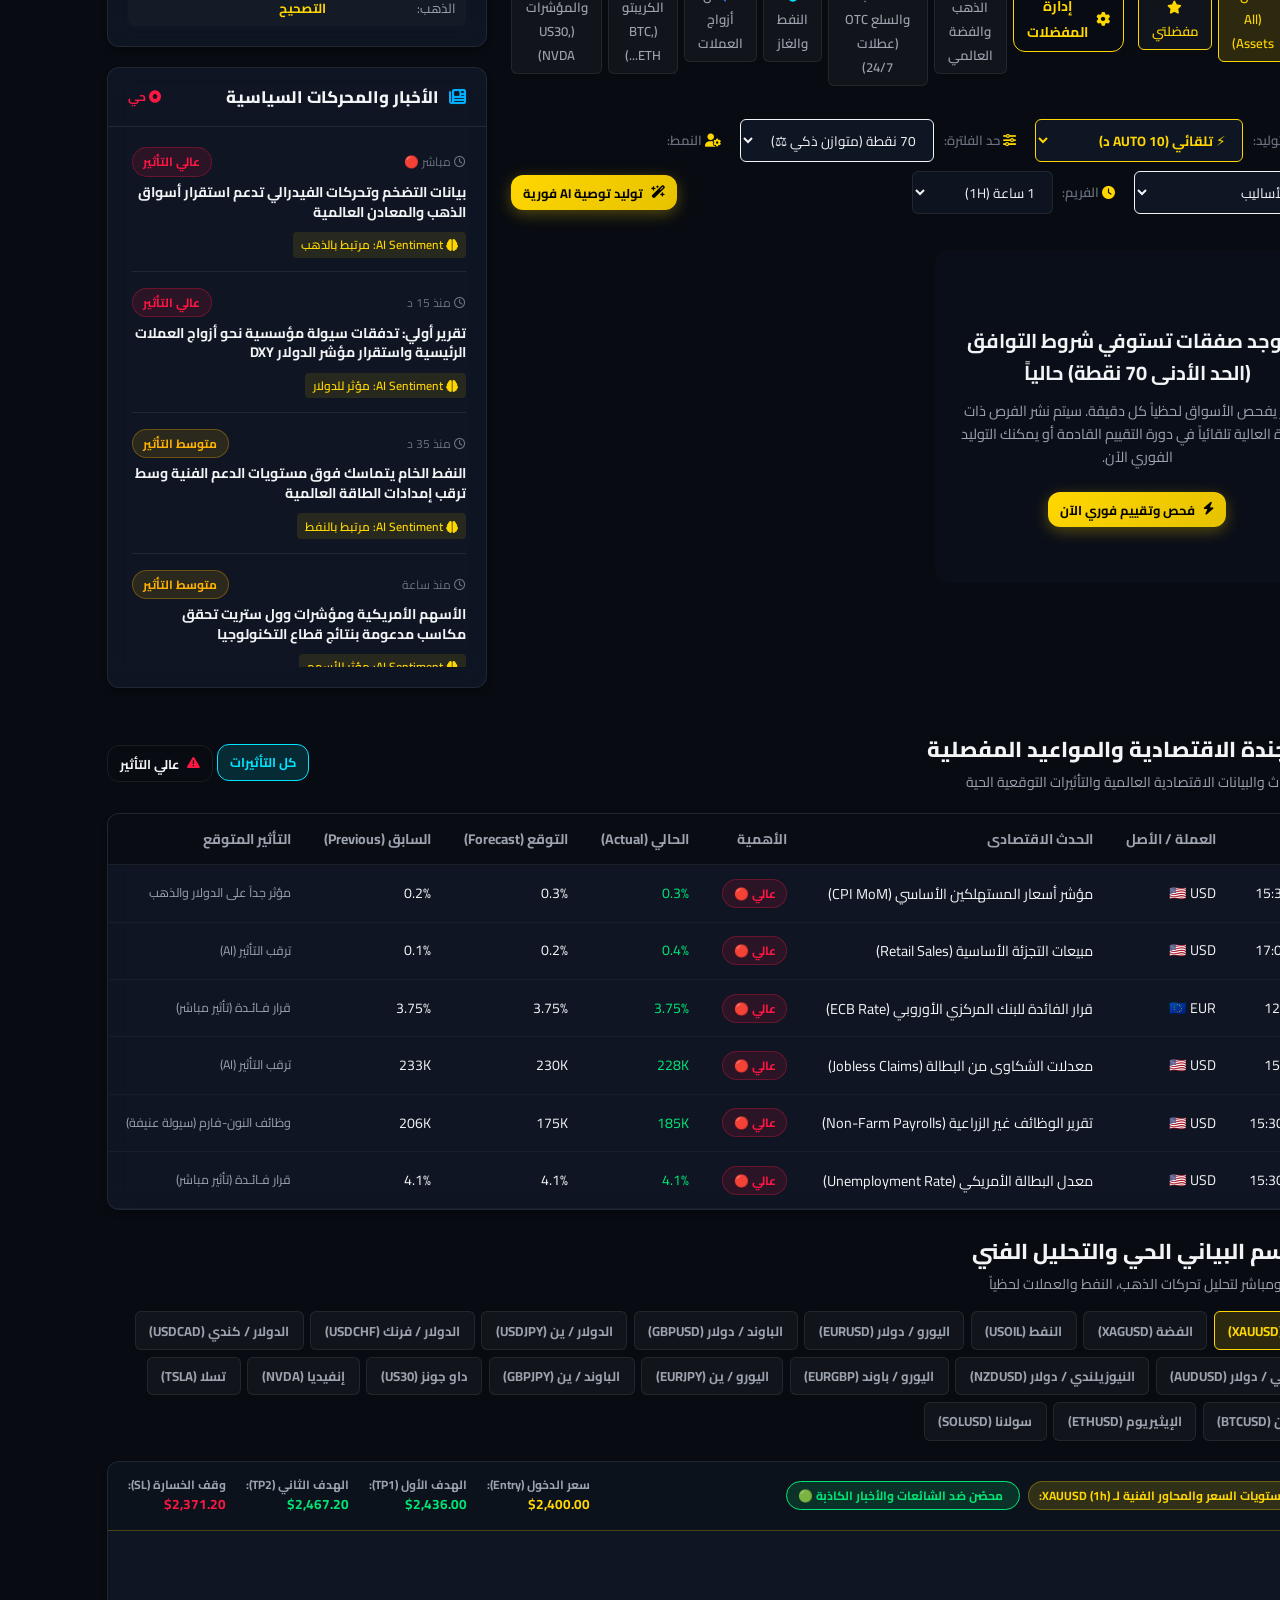
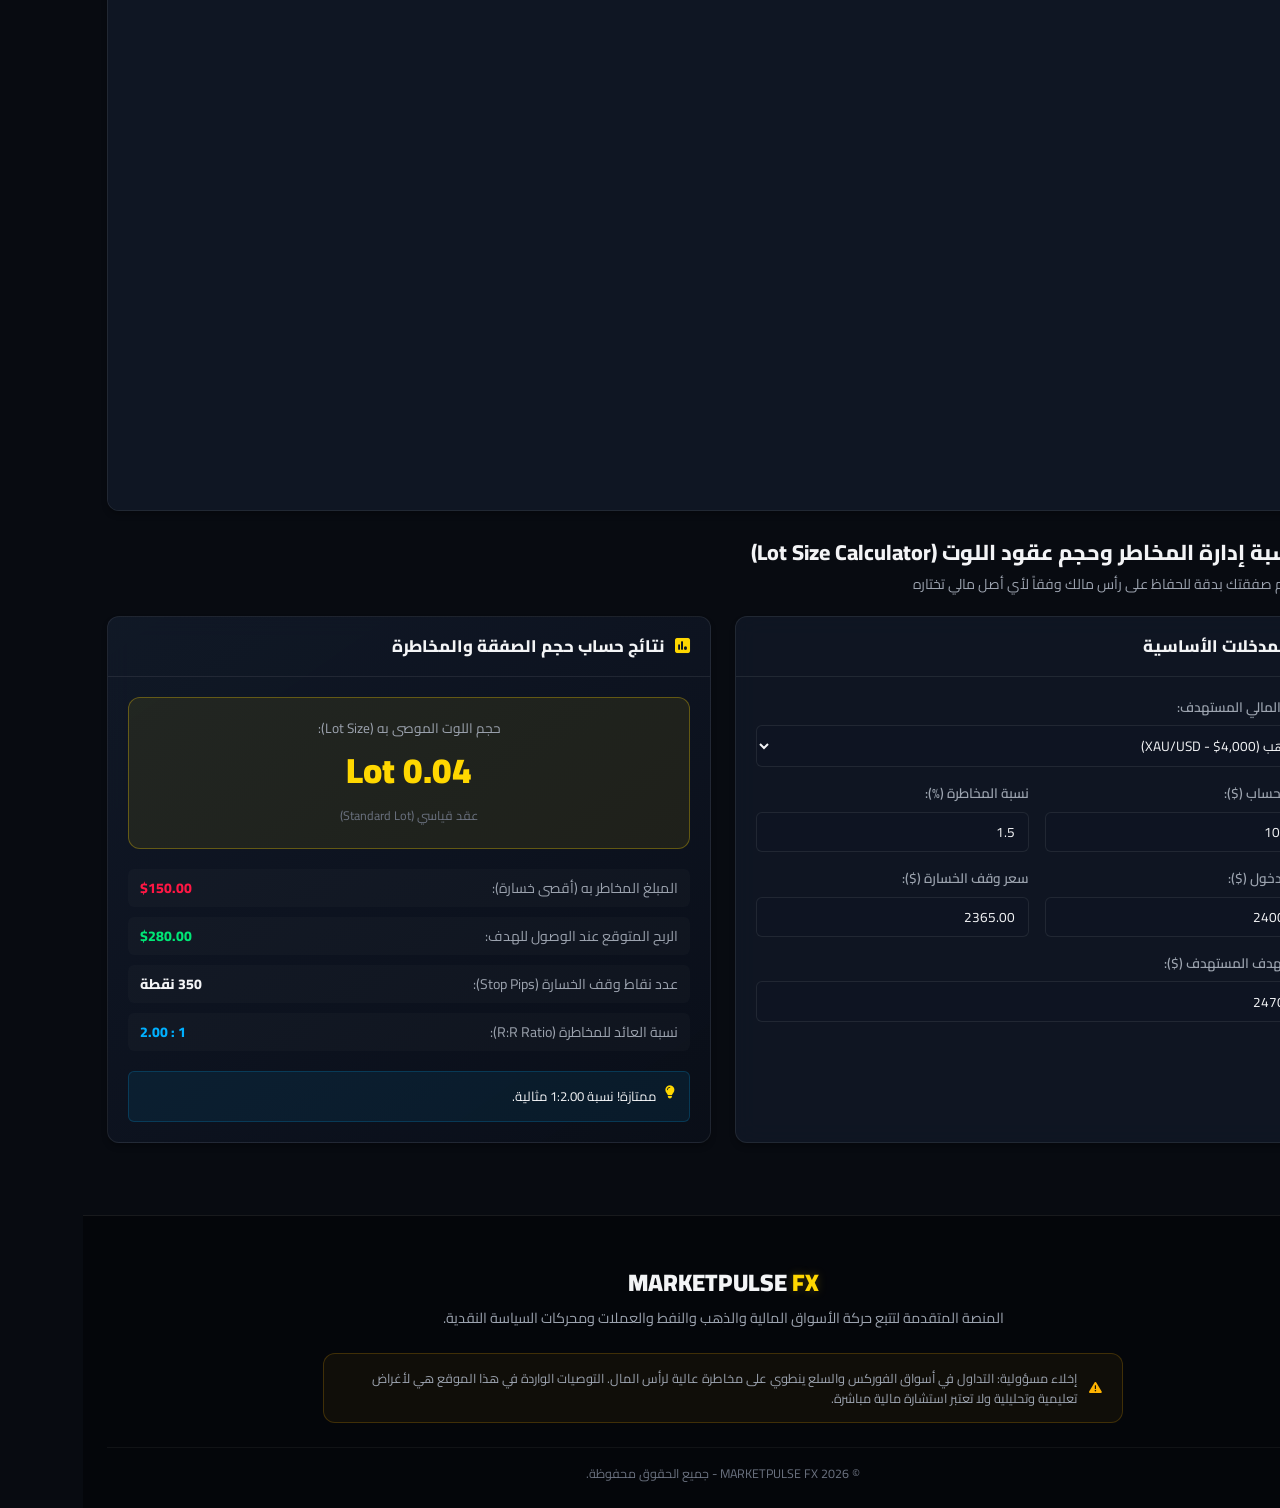
==== commit c8ae1f65: "Directly render live balance and remove hardcoded placeholders" ====
--- a/index.html
+++ b/index.html
@@ -1203,15 +1203,15 @@
                 <div style="display: grid; grid-template-columns: repeat(auto-fit, minmax(180px, 1fr)); gap: 0.85rem; margin-bottom: 1.25rem;">
                     <div class="card" style="background: rgba(15,22,35,0.7); border: 1px solid rgba(255,215,0,0.2); padding: 0.9rem; border-radius: 10px; text-align: center;">
                         <span style="font-size: 0.78rem; color: var(--text-secondary); display: block; margin-bottom: 0.3rem;">رصيد الحساب (Balance)</span>
-                        <strong id="at-balance-val" style="font-size: 1.35rem; color: var(--text-primary);">$40,000.00</strong>
+                        <strong id="at-balance-val" style="font-size: 1.35rem; color: var(--text-primary);">—</strong>
                     </div>
                     <div class="card" style="background: rgba(15,22,35,0.7); border: 1px solid rgba(0,230,118,0.2); padding: 0.9rem; border-radius: 10px; text-align: center;">
                         <span style="font-size: 0.78rem; color: var(--text-secondary); display: block; margin-bottom: 0.3rem;">السيولة الحالية (Equity)</span>
-                        <strong id="at-equity-val" style="font-size: 1.35rem; color: var(--success);">$40,000.00</strong>
+                        <strong id="at-equity-val" style="font-size: 1.35rem; color: var(--success);">—</strong>
                     </div>
                     <div class="card" style="background: rgba(15,22,35,0.7); border: 1px solid rgba(0,176,255,0.2); padding: 0.9rem; border-radius: 10px; text-align: center;">
                         <span style="font-size: 0.78rem; color: var(--text-secondary); display: block; margin-bottom: 0.3rem;">الهامش المتاح (Free Margin)</span>
-                        <strong id="at-margin-val" style="font-size: 1.35rem; color: var(--info);">$40,000.00</strong>
+                        <strong id="at-margin-val" style="font-size: 1.35rem; color: var(--info);">—</strong>
                     </div>
                     <div class="card" style="background: rgba(15,22,35,0.7); border: 1px solid rgba(255,215,0,0.3); padding: 0.9rem; border-radius: 10px; text-align: center;">
                         <span style="font-size: 0.78rem; color: var(--text-secondary); display: block; margin-bottom: 0.3rem;">الربح العائم (Floating PnL)</span>
@@ -1543,7 +1543,7 @@
     <script type="text/javascript" src="https://s3.tradingview.com/tv.js"></script>
 
     <!-- Main JavaScript App Logic -->
-    <script src="app.js?v=42"></script>
+    <script src="app.js?v=43"></script>
 
     <!-- AI Assistant Floating Widget -->
     <div id="ai-assistant-widget" class="ai-widget-container">
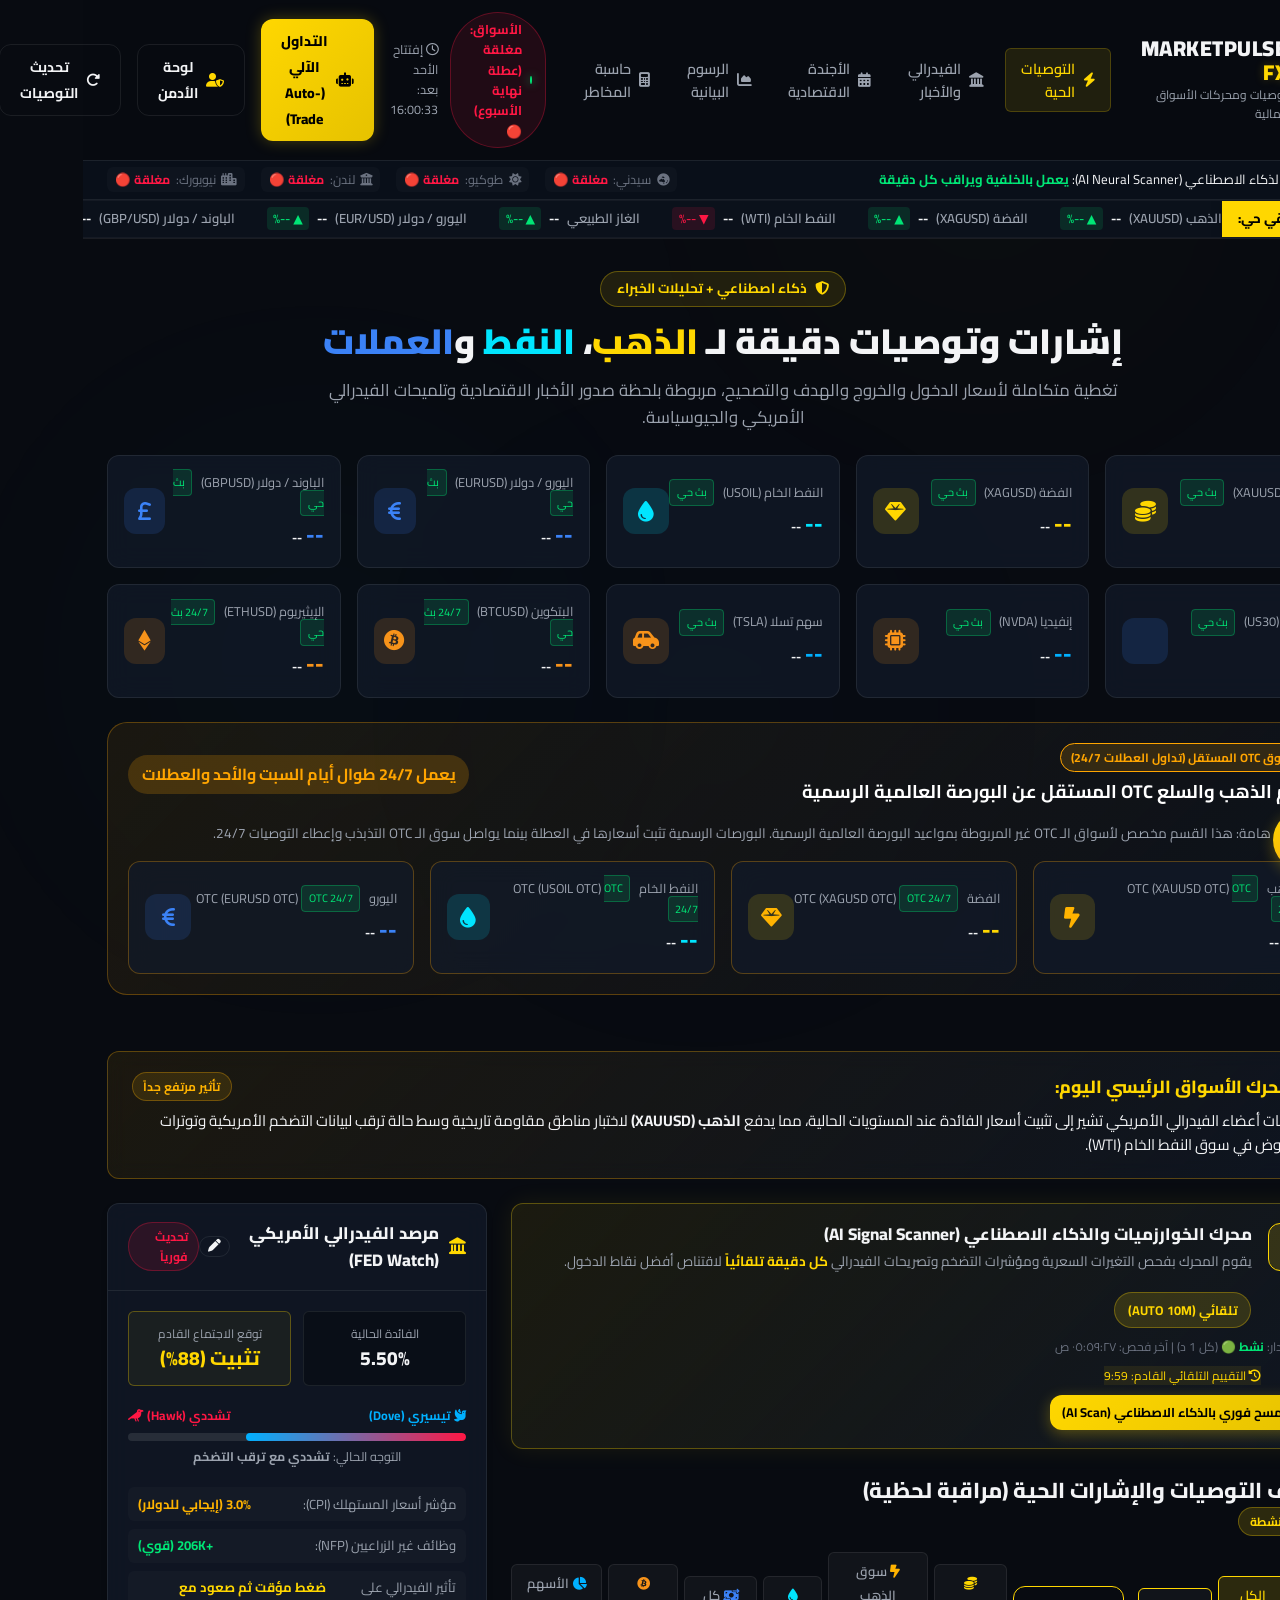
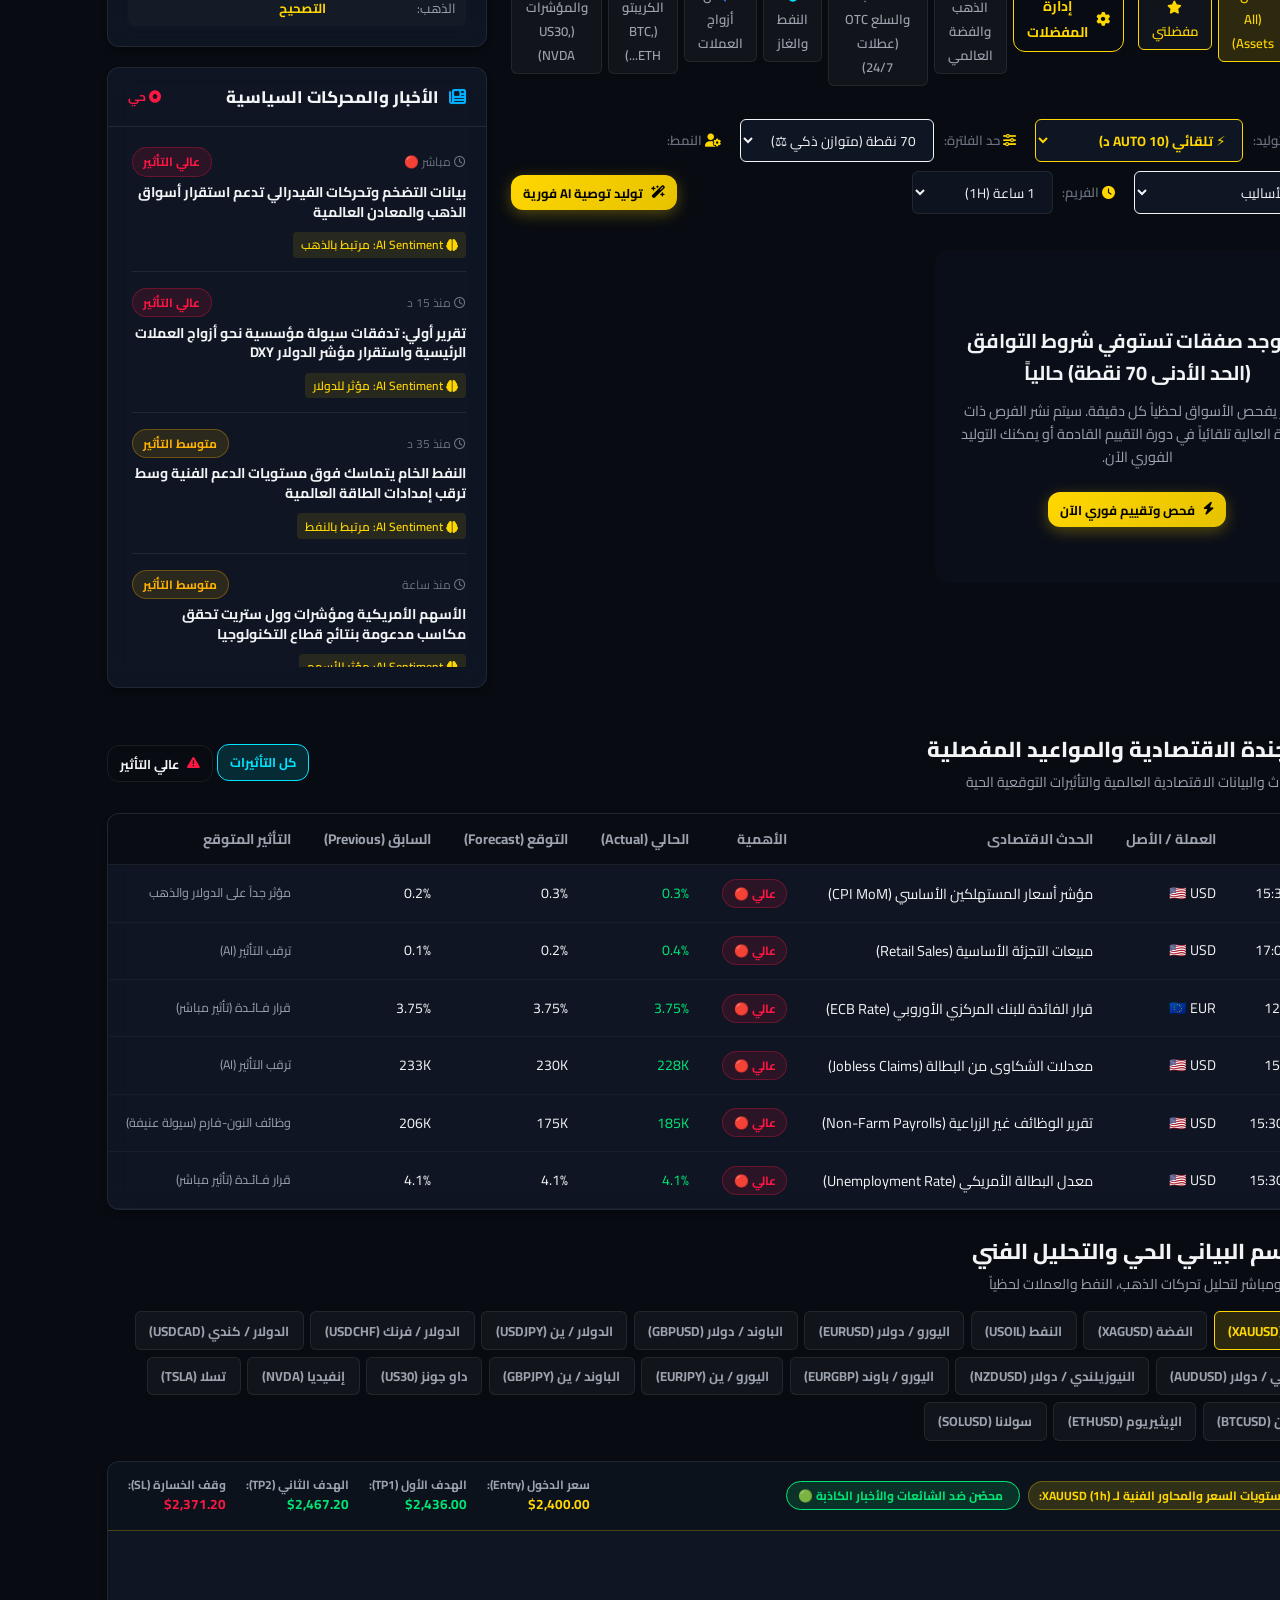
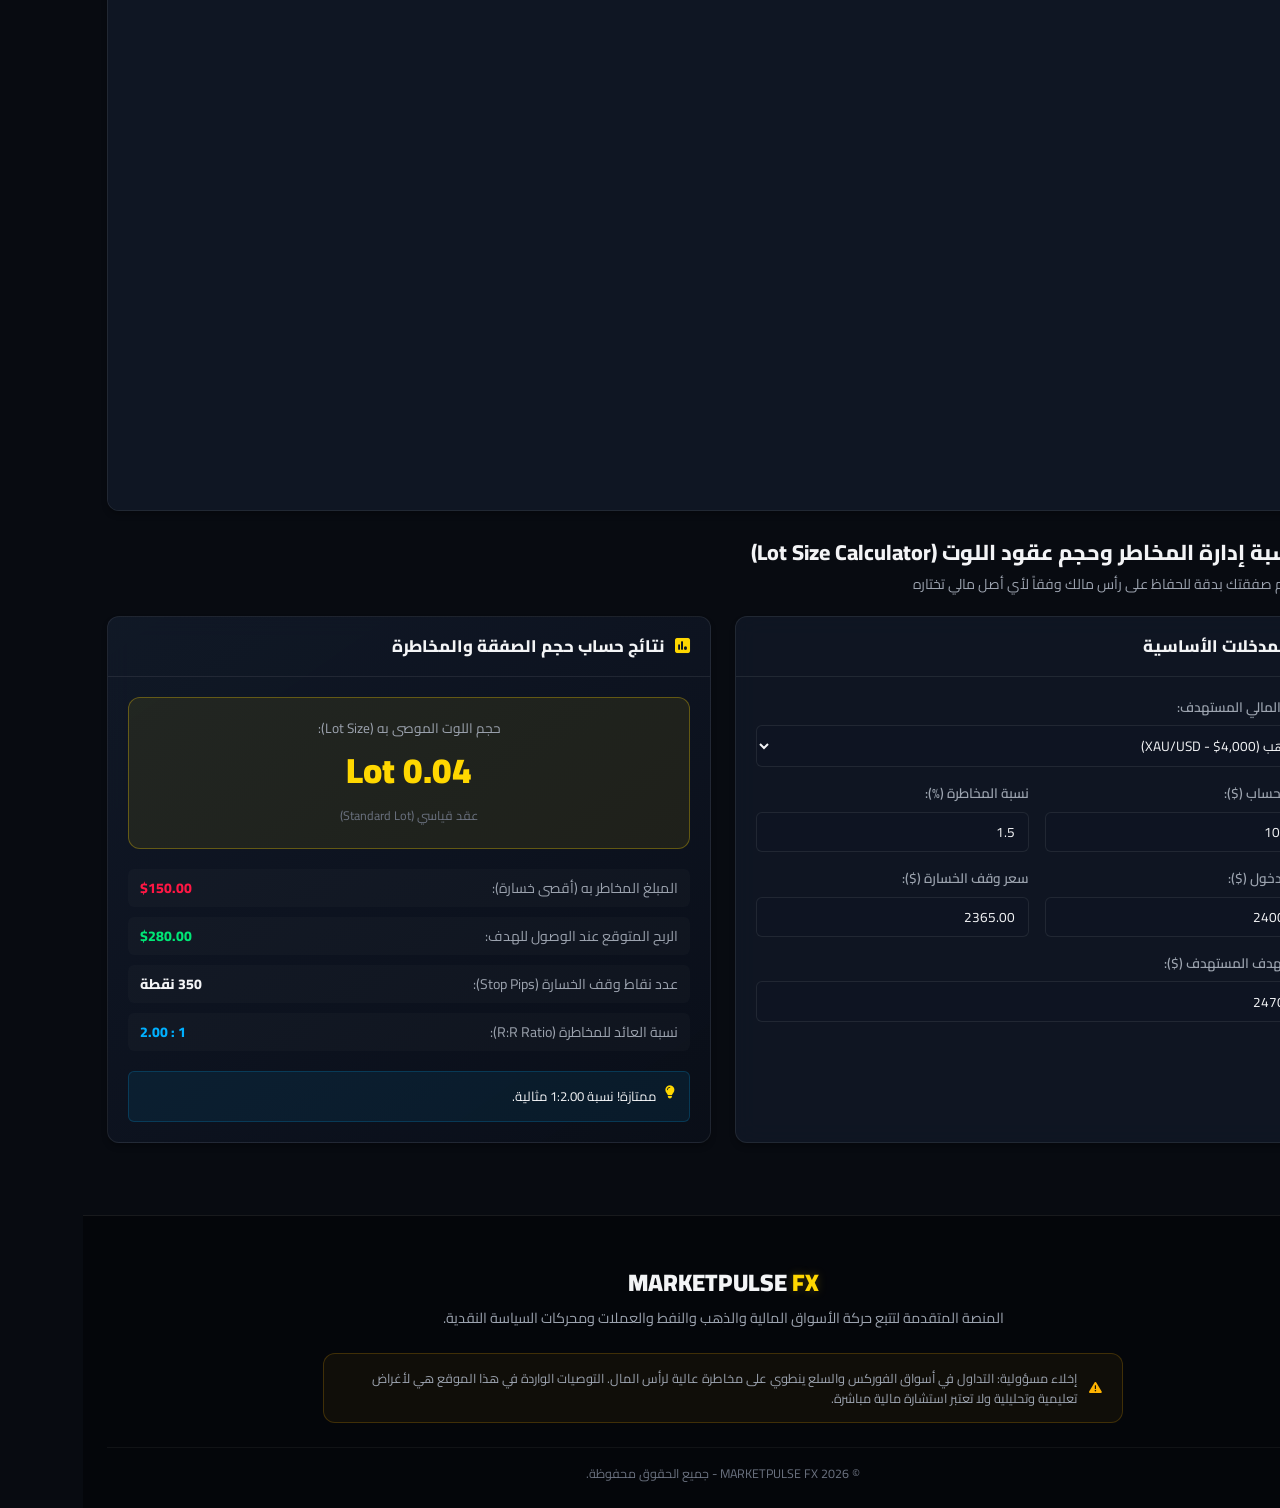
==== commit ccf5b197: "Ensure persistent display of live MT5 balance, equity, and open positions" ====
--- a/index.html
+++ b/index.html
@@ -1543,7 +1543,7 @@
     <script type="text/javascript" src="https://s3.tradingview.com/tv.js"></script>
 
     <!-- Main JavaScript App Logic -->
-    <script src="app.js?v=43"></script>
+    <script src="app.js?v=44"></script>
 
     <!-- AI Assistant Floating Widget -->
     <div id="ai-assistant-widget" class="ai-widget-container">
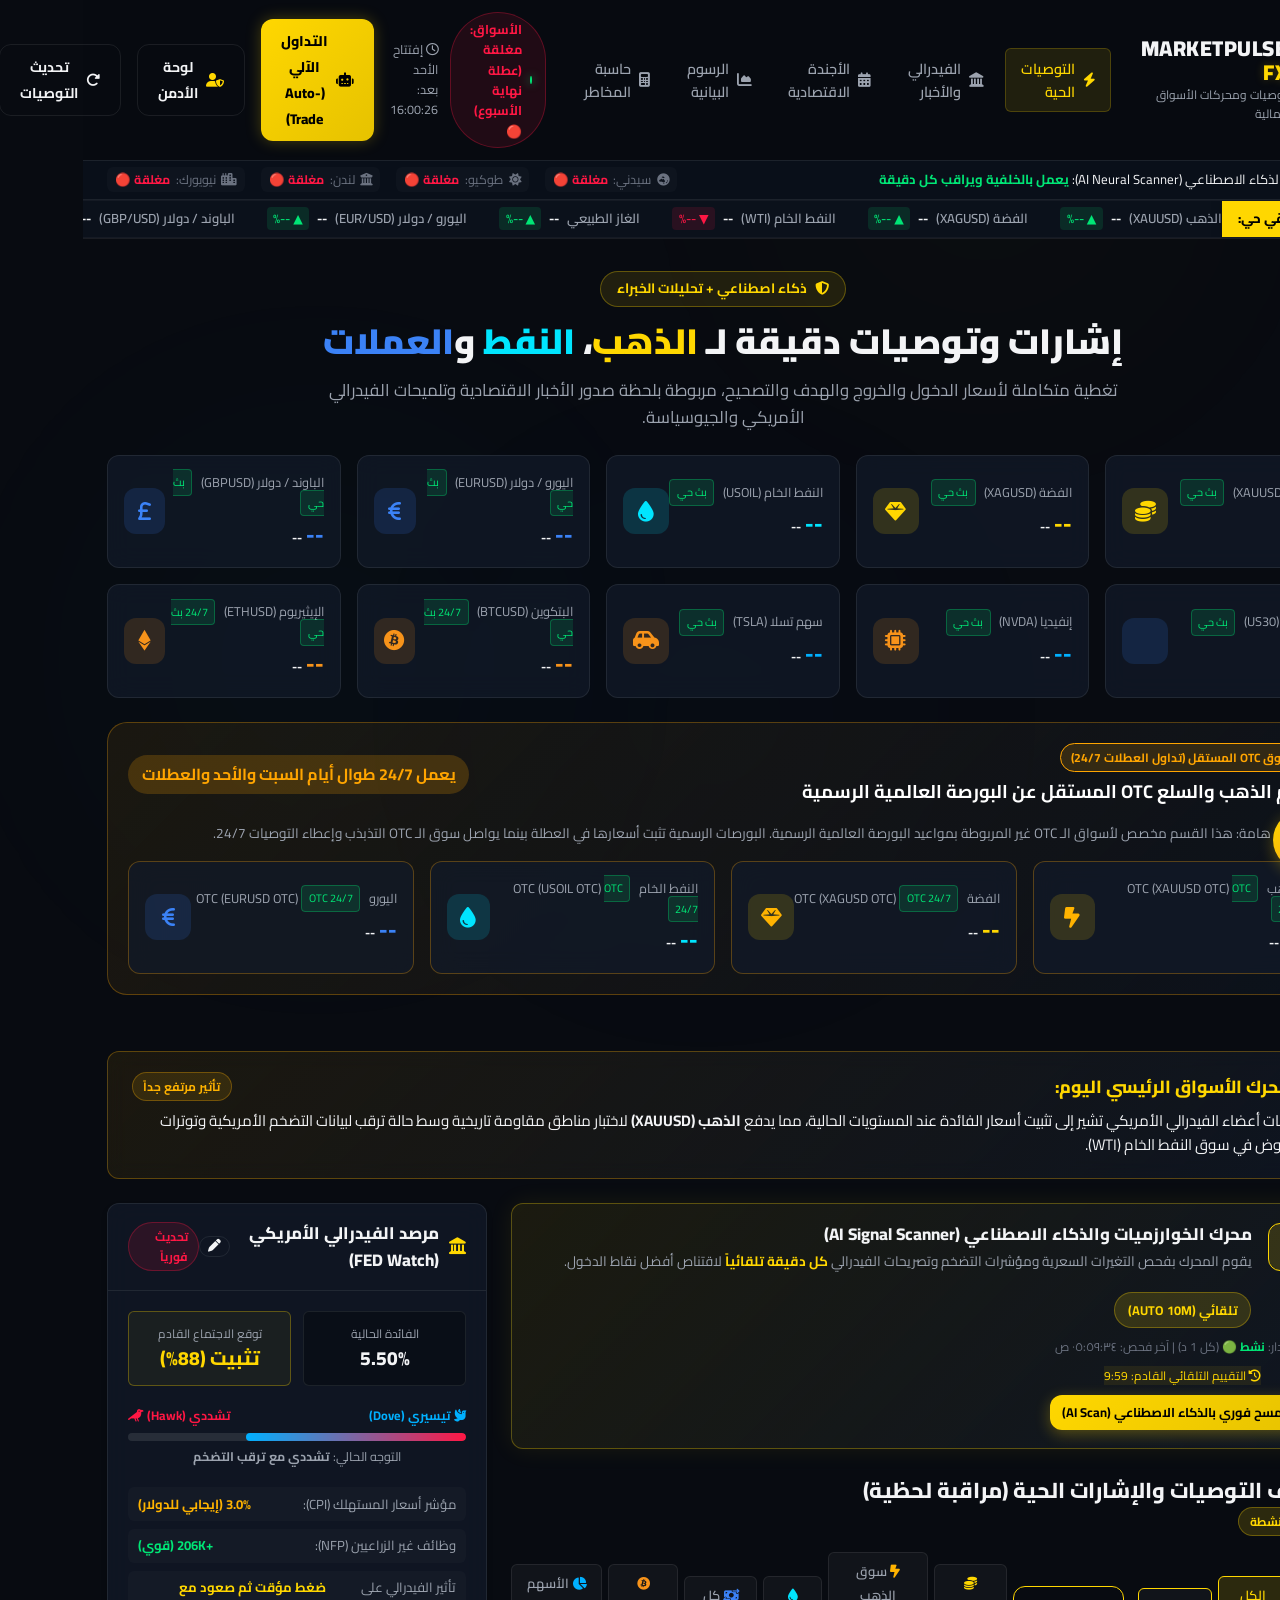
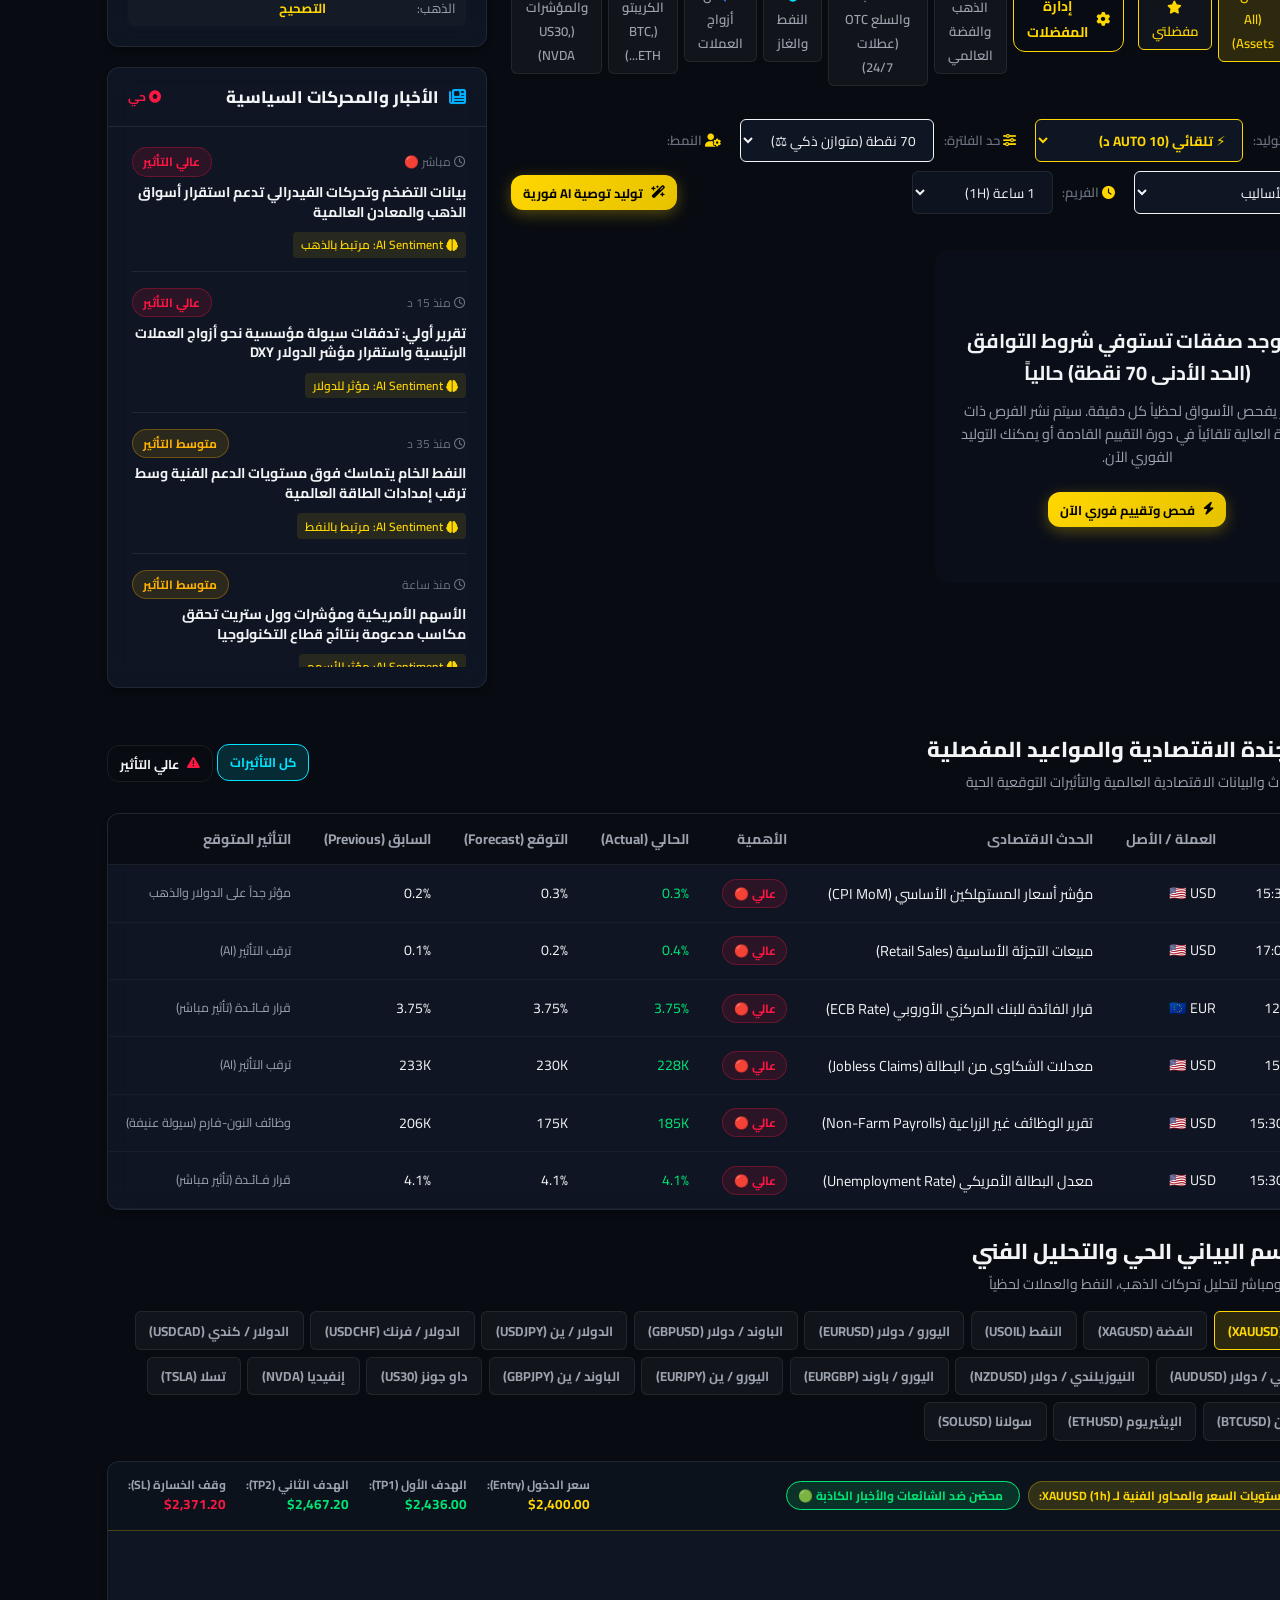
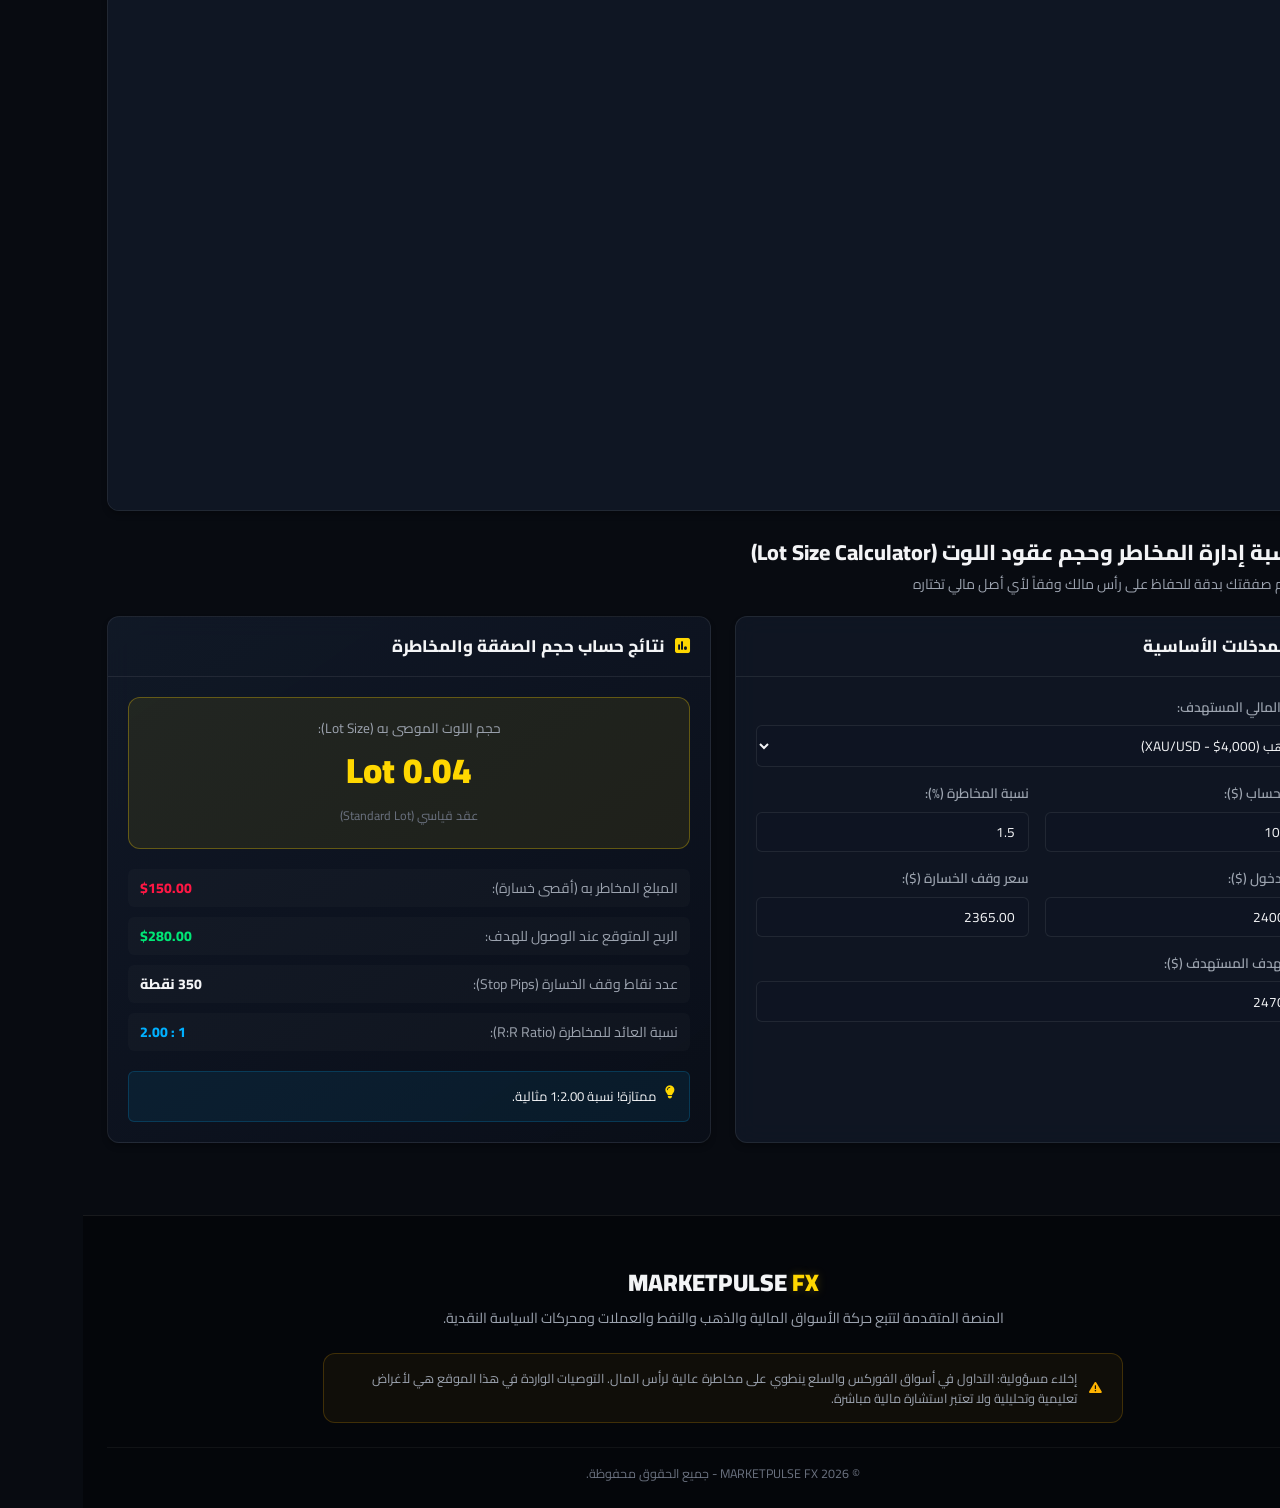
==== commit 6fa7b4ff: "Fix SQLite WAL concurrency, eliminate deadlock in get_dashboard_snapshot, and use RLock everywhere" ====
--- a/index.html
+++ b/index.html
@@ -1543,7 +1543,7 @@
     <script type="text/javascript" src="https://s3.tradingview.com/tv.js"></script>
 
     <!-- Main JavaScript App Logic -->
-    <script src="app.js?v=44"></script>
+    <script src="app.js?v=45"></script>
 
     <!-- AI Assistant Floating Widget -->
     <div id="ai-assistant-widget" class="ai-widget-container">
